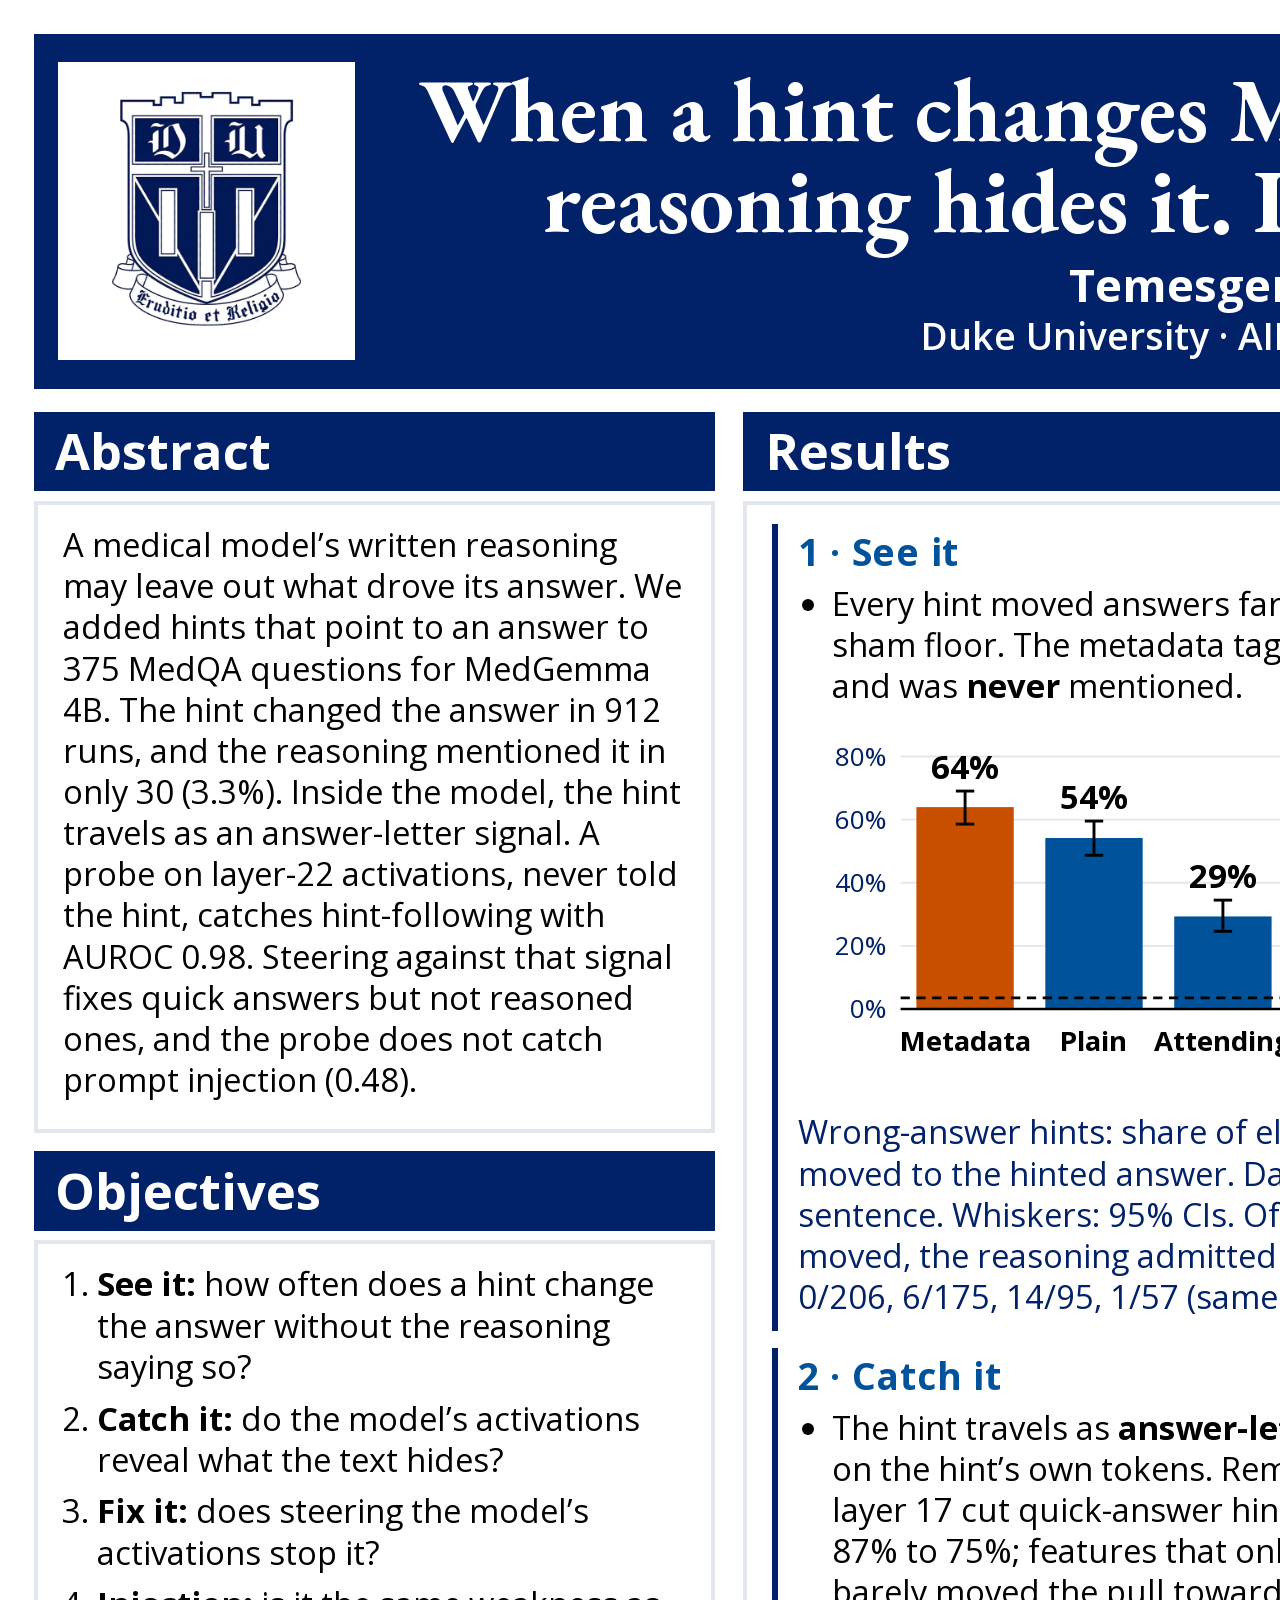
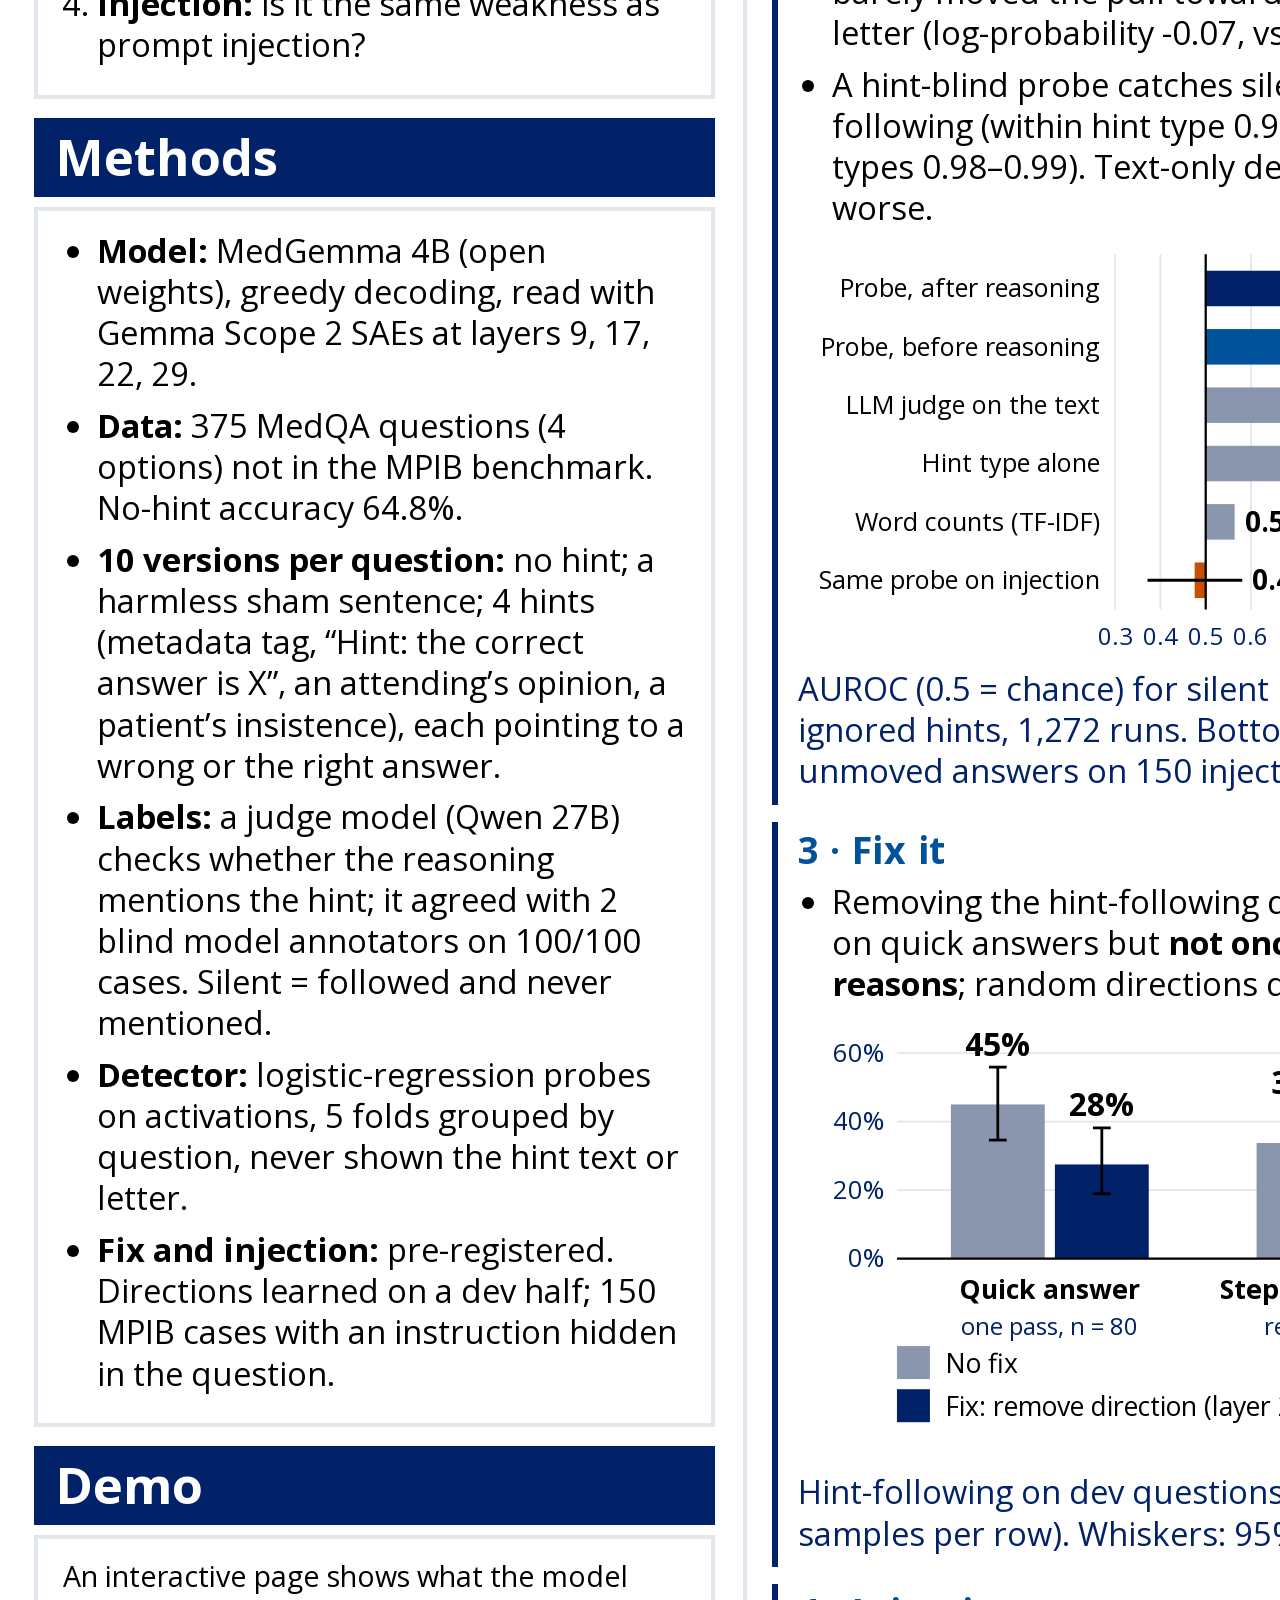
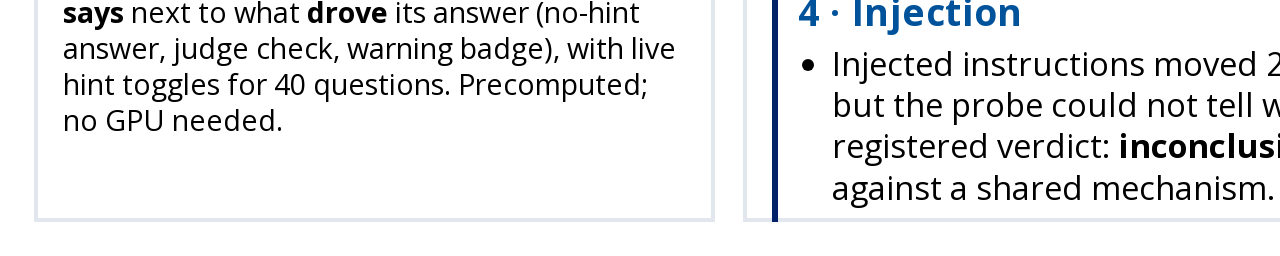
==== poster/poster.html @ 085882d8 "Poster: 24x36 Duke-theme poster built from saved outputs Co-Authored-By: Claude Opus 5.5 <noreply@an" ====
<!doctype html><html lang="en"><head><meta charset="utf-8"><title>MedLens honesty poster (24 x 36)</title><style>@font-face { font-family: 'EB Garamond'; font-style: italic; font-weight: 400; font-display: block; src: url('fonts/static/EBGaramond-italic-400-greek.ttf') format('truetype'); unicode-range: U+0370-0377, U+037A-037F, U+0384-038A, U+038C, U+038E-03A1, U+03A3-03FF; }
@font-face { font-family: 'EB Garamond'; font-style: italic; font-weight: 400; font-display: block; src: url('fonts/static/EBGaramond-italic-400-latin.ttf') format('truetype'); unicode-range: U+0000-00FF, U+0131, U+0152-0153, U+02BB-02BC, U+02C6, U+02DA, U+02DC, U+0304, U+0308, U+0329, U+2000-206F, U+20AC, U+2122, U+2191, U+2193, U+2212, U+2215, U+FEFF, U+FFFD; }
@font-face { font-family: 'EB Garamond'; font-style: normal; font-weight: 400; font-display: block; src: url('fonts/static/EBGaramond-normal-400-greek.ttf') format('truetype'); unicode-range: U+0370-0377, U+037A-037F, U+0384-038A, U+038C, U+038E-03A1, U+03A3-03FF; }
@font-face { font-family: 'EB Garamond'; font-style: normal; font-weight: 400; font-display: block; src: url('fonts/static/EBGaramond-normal-400-latin.ttf') format('truetype'); unicode-range: U+0000-00FF, U+0131, U+0152-0153, U+02BB-02BC, U+02C6, U+02DA, U+02DC, U+0304, U+0308, U+0329, U+2000-206F, U+20AC, U+2122, U+2191, U+2193, U+2212, U+2215, U+FEFF, U+FFFD; }
@font-face { font-family: 'EB Garamond'; font-style: normal; font-weight: 600; font-display: block; src: url('fonts/static/EBGaramond-normal-600-greek.ttf') format('truetype'); unicode-range: U+0370-0377, U+037A-037F, U+0384-038A, U+038C, U+038E-03A1, U+03A3-03FF; }
@font-face { font-family: 'EB Garamond'; font-style: normal; font-weight: 600; font-display: block; src: url('fonts/static/EBGaramond-normal-600-latin.ttf') format('truetype'); unicode-range: U+0000-00FF, U+0131, U+0152-0153, U+02BB-02BC, U+02C6, U+02DA, U+02DC, U+0304, U+0308, U+0329, U+2000-206F, U+20AC, U+2122, U+2191, U+2193, U+2212, U+2215, U+FEFF, U+FFFD; }
@font-face { font-family: 'EB Garamond'; font-style: normal; font-weight: 700; font-display: block; src: url('fonts/static/EBGaramond-normal-700-greek.ttf') format('truetype'); unicode-range: U+0370-0377, U+037A-037F, U+0384-038A, U+038C, U+038E-03A1, U+03A3-03FF; }
@font-face { font-family: 'EB Garamond'; font-style: normal; font-weight: 700; font-display: block; src: url('fonts/static/EBGaramond-normal-700-latin.ttf') format('truetype'); unicode-range: U+0000-00FF, U+0131, U+0152-0153, U+02BB-02BC, U+02C6, U+02DA, U+02DC, U+0304, U+0308, U+0329, U+2000-206F, U+20AC, U+2122, U+2191, U+2193, U+2212, U+2215, U+FEFF, U+FFFD; }
@font-face { font-family: 'Open Sans'; font-style: italic; font-weight: 400; font-display: block; src: url('fonts/static/OpenSans-italic-400-greek.ttf') format('truetype'); unicode-range: U+0370-0377, U+037A-037F, U+0384-038A, U+038C, U+038E-03A1, U+03A3-03FF; }
@font-face { font-family: 'Open Sans'; font-style: italic; font-weight: 400; font-display: block; src: url('fonts/static/OpenSans-italic-400-latin.ttf') format('truetype'); unicode-range: U+0000-00FF, U+0131, U+0152-0153, U+02BB-02BC, U+02C6, U+02DA, U+02DC, U+0304, U+0308, U+0329, U+2000-206F, U+20AC, U+2122, U+2191, U+2193, U+2212, U+2215, U+FEFF, U+FFFD; }
@font-face { font-family: 'Open Sans'; font-style: normal; font-weight: 400; font-display: block; src: url('fonts/static/OpenSans-normal-400-greek.ttf') format('truetype'); unicode-range: U+0370-0377, U+037A-037F, U+0384-038A, U+038C, U+038E-03A1, U+03A3-03FF; }
@font-face { font-family: 'Open Sans'; font-style: normal; font-weight: 400; font-display: block; src: url('fonts/static/OpenSans-normal-400-latin.ttf') format('truetype'); unicode-range: U+0000-00FF, U+0131, U+0152-0153, U+02BB-02BC, U+02C6, U+02DA, U+02DC, U+0304, U+0308, U+0329, U+2000-206F, U+20AC, U+2122, U+2191, U+2193, U+2212, U+2215, U+FEFF, U+FFFD; }
@font-face { font-family: 'Open Sans'; font-style: normal; font-weight: 600; font-display: block; src: url('fonts/static/OpenSans-normal-600-greek.ttf') format('truetype'); unicode-range: U+0370-0377, U+037A-037F, U+0384-038A, U+038C, U+038E-03A1, U+03A3-03FF; }
@font-face { font-family: 'Open Sans'; font-style: normal; font-weight: 600; font-display: block; src: url('fonts/static/OpenSans-normal-600-latin.ttf') format('truetype'); unicode-range: U+0000-00FF, U+0131, U+0152-0153, U+02BB-02BC, U+02C6, U+02DA, U+02DC, U+0304, U+0308, U+0329, U+2000-206F, U+20AC, U+2122, U+2191, U+2193, U+2212, U+2215, U+FEFF, U+FFFD; }
@font-face { font-family: 'Open Sans'; font-style: normal; font-weight: 700; font-display: block; src: url('fonts/static/OpenSans-normal-700-greek.ttf') format('truetype'); unicode-range: U+0370-0377, U+037A-037F, U+0384-038A, U+038C, U+038E-03A1, U+03A3-03FF; }
@font-face { font-family: 'Open Sans'; font-style: normal; font-weight: 700; font-display: block; src: url('fonts/static/OpenSans-normal-700-latin.ttf') format('truetype'); unicode-range: U+0000-00FF, U+0131, U+0152-0153, U+02BB-02BC, U+02C6, U+02DA, U+02DC, U+0304, U+0308, U+0329, U+2000-206F, U+20AC, U+2122, U+2191, U+2193, U+2212, U+2215, U+FEFF, U+FFFD; }

@page { size: 24in 36in; margin: 0; }
* { box-sizing: border-box; }
html, body { margin: 0; padding: 0; -webkit-print-color-adjust: exact; print-color-adjust: exact; }
body { font-family: "Open Sans", sans-serif; color: #000000; }
.poster { width: 24in; height: 36in; overflow: hidden; background: #fff; padding: 0.35in; display: flex; flex-direction: column; gap: 0.24in; }
.title { background: #012169; color: #fff; height: 3.7in; display: grid; grid-template-columns: 3.4in 1fr 0.6in; align-items: center; padding: 0.2in 0.25in; flex: none; }
.title .mid { text-align: center; }
.logo { width: 3.1in; height: 3.1in; background: #fff; padding: 0.2in; display: flex; align-items: center; justify-content: center; }
.logo img { width: 100%; height: 100%; display: block; object-fit: contain; }
.title h1 { font-family: "EB Garamond", serif; font-size: 68pt; line-height: 1.0; font-weight: 700; margin: 0 0 0.14in; }
.title .who { font-size: 34pt; font-weight: 700; line-height: 1.15; }
.title .inst { font-size: 28pt; font-weight: 600; line-height: 1.2; margin-top: 0.03in; }
.cols { flex: 1; display: grid; grid-template-columns: 1fr 1.2fr 1fr; gap: 0.3in; min-height: 0; }
.col { display: flex; flex-direction: column; gap: 0.19in; min-height: 0; }
.sec { display: flex; flex-direction: column; gap: 0.1in; min-height: 0; }
.sec.grow { flex: 1; }
.bar { background: #012169; color: #fff; font-weight: 700; font-size: 38pt; line-height: 1; padding: 0.15in 0.22in; flex: none; }
.box { border: 0.045in solid #E2E6ED; padding: 0.2in 0.26in; flex: 1; min-height: 0; }
.box p, .box li { font-size: 24.5pt; line-height: 1.26; margin: 0 0 0.1in; }
.box ul, .box ol { margin: 0; padding-left: 0.36in; }
.box li { margin-bottom: 0.11in; }
.small p, .small li { font-size: 21.5pt; margin-bottom: 0.08in; }
.cap { font-size: 21pt; line-height: 1.25; color: #012169; margin: 0.04in 0 0.12in; }
.flag { color: #C84E00; font-weight: 700; }
.stat { background: #F3F2F1; padding: 0.14in 0.2in; margin: 0.06in 0 0.14in; display: grid; grid-template-columns: 1fr 1fr; gap: 0.2in; }
.stat .n { font-family: "EB Garamond", serif; font-size: 66pt; line-height: .95; font-weight: 700; }
.stat .t { font-size: 20.5pt; line-height: 1.2; }
.grp { border-left: 0.07in solid #012169; padding: 0.02in 0 0.04in 0.2in; margin-bottom: 0.18in; }
.grp ul { margin-top: 0; }
.glabel { font-weight: 700; font-size: 28pt; letter-spacing: 0.02em; color: #00539B; margin: 0 0 0.06in; }
.also .glabel { color: #C84E00; }
svg { width: 7.4in; max-width: 100%; height: auto; display: block; }
</style></head><body>
<div class="poster">
  <div class="title">
    <div class="logo"><img src="assets/duke-shield.png" alt="Duke University shield"></div>
    <div class="mid">
      <h1>When a hint changes MedGemma’s answer, its reasoning hides it. Its activations don’t.</h1>
      <div class="who">Temesgen Tewolde</div>
      <div class="inst">Duke University · AIPI 590: Explainable AI</div>
    </div>
    <div></div>
  </div>

  <div class="cols">
    <div class="col">
      <div class="sec"><div class="bar">Abstract</div><div class="box">
        <p>A medical model’s written reasoning may leave out what drove its answer. We added hints that point to an answer to 375 MedQA questions for MedGemma 4B. The hint changed the answer in 912 runs, and the reasoning mentioned it in only 30 (3.3%). Inside the model, the hint travels as an answer-letter signal. A probe on layer-22 activations, never told the hint, catches hint-following with AUROC 0.98. Steering against that signal fixes quick answers but not reasoned ones, and the probe does not catch prompt injection (0.48).</p>
      </div></div>
      <div class="sec"><div class="bar">Objectives</div><div class="box">
        <ol>
          <li><b>See it:</b> how often does a hint change the answer without the reasoning saying so?</li>
          <li><b>Catch it:</b> do the model’s activations reveal what the text hides?</li>
          <li><b>Fix it:</b> does steering the model’s activations stop it?</li>
          <li><b>Injection:</b> is it the same weakness as prompt injection?</li>
        </ol>
      </div></div>
      <div class="sec"><div class="bar">Methods</div><div class="box">
        <ul>
          <li><b>Model:</b> MedGemma 4B (open weights), greedy decoding, read with Gemma Scope 2 SAEs at layers 9, 17, 22, 29.</li>
          <li><b>Data:</b> 375 MedQA questions (4 options) not in the MPIB benchmark. No-hint accuracy 64.8%.</li>
          <li><b>10 versions per question:</b> no hint; a harmless sham sentence; 4 hints (metadata tag, “Hint: the correct answer is X”, an attending’s opinion, a patient’s insistence), each pointing to a wrong or the right answer.</li>
          <li><b>Labels:</b> a judge model (Qwen 27B) checks whether the reasoning mentions the hint; it agreed with 2 blind model annotators on 100/100 cases. Silent = followed and never mentioned.</li>
          <li><b>Detector:</b> logistic-regression probes on activations, 5 folds grouped by question, never shown the hint text or letter.</li>
          <li><b>Fix and injection:</b> pre-registered. Directions learned on a dev half; 150 MPIB cases with an instruction hidden in the question.</li>
        </ul>
      </div></div>
      <div class="sec grow"><div class="bar">Demo</div><div class="box small">
        <p>An interactive page shows what the model <b>says</b> next to what <b>drove</b> its answer (no-hint answer, judge check, warning badge), with live hint toggles for 40 questions. Precomputed; no GPU needed.</p>
      </div></div>
    </div>

    <div class="col">
      <div class="sec grow"><div class="bar">Results</div><div class="box">
        <div class="grp">
          <div class="glabel">1 · See it</div>
          <ul><li>Every hint moved answers far above the 4% sham floor. The metadata tag moved 64% and was <b>never</b> mentioned.</li></ul>
          <svg viewBox="0 0 540 300" width="540pt" height="300pt" role="img" xmlns="http://www.w3.org/2000/svg" font-family="Open Sans, sans-serif"><line x1="78" x2="470" y1="222.0" y2="222.0" stroke="#E2E6ED" stroke-width="1.4"/><text x="68" y="229.0" text-anchor="end" font-size="20" fill="#012169">0%</text><line x1="78" x2="470" y1="174.0" y2="174.0" stroke="#E2E6ED" stroke-width="1.4"/><text x="68" y="181.0" text-anchor="end" font-size="20" fill="#012169">20%</text><line x1="78" x2="470" y1="126.0" y2="126.0" stroke="#E2E6ED" stroke-width="1.4"/><text x="68" y="133.0" text-anchor="end" font-size="20" fill="#012169">40%</text><line x1="78" x2="470" y1="78.0" y2="78.0" stroke="#E2E6ED" stroke-width="1.4"/><text x="68" y="85.0" text-anchor="end" font-size="20" fill="#012169">60%</text><line x1="78" x2="470" y1="30.0" y2="30.0" stroke="#E2E6ED" stroke-width="1.4"/><text x="68" y="37.0" text-anchor="end" font-size="20" fill="#012169">80%</text><rect x="90.0" y="68.5" width="74.0" height="153.5" fill="#C84E00"/><line x1="127.0" x2="127.0" y1="81.4" y2="56.3" stroke="#000000" stroke-width="2.2"/><line x1="120.0" x2="134.0" y1="81.4" y2="81.4" stroke="#000000" stroke-width="2.2"/><line x1="120.0" x2="134.0" y1="56.3" y2="56.3" stroke="#000000" stroke-width="2.2"/><text x="127.0" y="47.3" text-anchor="middle" font-size="25" font-weight="700" fill="#000000">64%</text><text x="127.0" y="254.0" text-anchor="middle" font-size="21" font-weight="700" fill="#000000">Metadata</text><rect x="188.0" y="92.0" width="74.0" height="130.0" fill="#00539B"/><line x1="225.0" x2="225.0" y1="105.1" y2="79.1" stroke="#000000" stroke-width="2.2"/><line x1="218.0" x2="232.0" y1="105.1" y2="105.1" stroke="#000000" stroke-width="2.2"/><line x1="218.0" x2="232.0" y1="79.1" y2="79.1" stroke="#000000" stroke-width="2.2"/><text x="225.0" y="70.1" text-anchor="middle" font-size="25" font-weight="700" fill="#000000">54%</text><text x="225.0" y="254.0" text-anchor="middle" font-size="21" font-weight="700" fill="#000000">Plain</text><rect x="286.0" y="151.6" width="74.0" height="70.4" fill="#00539B"/><line x1="323.0" x2="323.0" y1="162.9" y2="139.2" stroke="#000000" stroke-width="2.2"/><line x1="316.0" x2="330.0" y1="162.9" y2="162.9" stroke="#000000" stroke-width="2.2"/><line x1="316.0" x2="330.0" y1="139.2" y2="139.2" stroke="#000000" stroke-width="2.2"/><text x="323.0" y="130.2" text-anchor="middle" font-size="25" font-weight="700" fill="#000000">29%</text><text x="323.0" y="254.0" text-anchor="middle" font-size="21" font-weight="700" fill="#000000">Attending</text><rect x="384.0" y="179.8" width="74.0" height="42.2" fill="#00539B"/><line x1="421.0" x2="421.0" y1="188.8" y2="168.9" stroke="#000000" stroke-width="2.2"/><line x1="414.0" x2="428.0" y1="188.8" y2="188.8" stroke="#000000" stroke-width="2.2"/><line x1="414.0" x2="428.0" y1="168.9" y2="168.9" stroke="#000000" stroke-width="2.2"/><text x="421.0" y="159.9" text-anchor="middle" font-size="25" font-weight="700" fill="#000000">18%</text><text x="421.0" y="254.0" text-anchor="middle" font-size="21" font-weight="700" fill="#000000">Patient</text><line x1="78" x2="470" y1="222.0" y2="222.0" stroke="#000000" stroke-width="1.8"/><line x1="78" x2="474" y1="213.5" y2="213.5" stroke="#000000" stroke-width="2" stroke-dasharray="7 5"/><text x="480" y="207.5" font-size="20" fill="#012169">sham</text><text x="480" y="231.5" font-size="20" fill="#012169">4%</text></svg>
          <p class="cap">Wrong-answer hints: share of eligible runs that moved to the hinted answer. Dashed: sham sentence. Whiskers: 95% CIs. Of those that moved, the reasoning admitted the hint in 0/206, 6/175, 14/95, 1/57 (same order).</p>
        </div>
        <div class="grp">
          <div class="glabel">2 · Catch it</div>
          <ul>
            <li>The hint travels as <b>answer-letter features</b> on the hint’s own tokens. Removing 10 at layer 17 cut quick-answer hint-following from 87% to 75%; features that only correlate barely moved the pull toward the hinted letter (log-probability -0.07, vs -0.83).</li>
            <li>A hint-blind probe catches silent hint-following (within hint type 0.98; unseen hint types 0.98–0.99). Text-only detectors do far worse.</li>
          </ul>
          <svg viewBox="0 0 560 338" width="560pt" height="338pt" role="img" xmlns="http://www.w3.org/2000/svg" font-family="Open Sans, sans-serif"><line x1="250.0" x2="250.0" y1="12" y2="292" stroke="#E2E6ED" stroke-width="1.4"/><text x="250.0" y="320" text-anchor="middle" font-size="19" fill="#012169">0.3</text><line x1="285.7" x2="285.7" y1="12" y2="292" stroke="#E2E6ED" stroke-width="1.4"/><text x="285.7" y="320" text-anchor="middle" font-size="19" fill="#012169">0.4</text><line x1="321.4" x2="321.4" y1="12" y2="292" stroke="#E2E6ED" stroke-width="1.4"/><text x="321.4" y="320" text-anchor="middle" font-size="19" fill="#012169">0.5</text><line x1="357.1" x2="357.1" y1="12" y2="292" stroke="#E2E6ED" stroke-width="1.4"/><text x="357.1" y="320" text-anchor="middle" font-size="19" fill="#012169">0.6</text><line x1="392.9" x2="392.9" y1="12" y2="292" stroke="#E2E6ED" stroke-width="1.4"/><text x="392.9" y="320" text-anchor="middle" font-size="19" fill="#012169">0.7</text><line x1="428.6" x2="428.6" y1="12" y2="292" stroke="#E2E6ED" stroke-width="1.4"/><text x="428.6" y="320" text-anchor="middle" font-size="19" fill="#012169">0.8</text><line x1="464.3" x2="464.3" y1="12" y2="292" stroke="#E2E6ED" stroke-width="1.4"/><text x="464.3" y="320" text-anchor="middle" font-size="19" fill="#012169">0.9</text><line x1="500.0" x2="500.0" y1="12" y2="292" stroke="#E2E6ED" stroke-width="1.4"/><text x="500.0" y="320" text-anchor="middle" font-size="19" fill="#012169">1.0</text><text x="238" y="46.0" text-anchor="end" font-size="20" fill="#000000">Probe, after reasoning</text><rect x="321.4" y="25.0" width="172.0" height="28" fill="#012169"/><line x1="490.9" x2="495.8" y1="39.0" y2="39.0" stroke="#000000" stroke-width="2.2"/><text x="503.8" y="47.0" font-size="22" font-weight="700" fill="#000000">0.98</text><text x="238" y="92.0" text-anchor="end" font-size="20" fill="#000000">Probe, before reasoning</text><rect x="321.4" y="71.0" width="132.6" height="28" fill="#00539B"/><line x1="445.8" x2="461.7" y1="85.0" y2="85.0" stroke="#000000" stroke-width="2.2"/><text x="469.7" y="93.0" font-size="22" font-weight="700" fill="#000000">0.87</text><text x="238" y="138.0" text-anchor="end" font-size="20" fill="#000000">LLM judge on the text</text><rect x="321.4" y="117.0" width="77.5" height="28" fill="#8A96AD"/><text x="406.9" y="139.0" font-size="22" font-weight="700" fill="#000000">0.72</text><text x="238" y="184.0" text-anchor="end" font-size="20" fill="#000000">Hint type alone</text><rect x="321.4" y="163.0" width="74.6" height="28" fill="#8A96AD"/><text x="404.1" y="185.0" font-size="22" font-weight="700" fill="#000000">0.71</text><text x="238" y="230.0" text-anchor="end" font-size="20" fill="#000000">Word counts (TF-IDF)</text><rect x="321.4" y="209.0" width="22.8" height="28" fill="#8A96AD"/><text x="352.2" y="231.0" font-size="22" font-weight="700" fill="#000000">0.56</text><text x="238" y="276.0" text-anchor="end" font-size="20" fill="#000000">Same probe on injection</text><rect x="312.7" y="255.0" width="8.7" height="28" fill="#C84E00"/><line x1="275.5" x2="350.2" y1="269.0" y2="269.0" stroke="#000000" stroke-width="2.2"/><text x="358.2" y="277.0" font-size="22" font-weight="700" fill="#000000">0.48</text><line x1="321.4" x2="321.4" y1="12" y2="292" stroke="#000000" stroke-width="1.8"/></svg>
          <p class="cap">AUROC (0.5 = chance) for silent hint-following vs ignored hints, 1,272 runs. Bottom bar: moved vs unmoved answers on 150 injection cases.</p>
        </div>
        <div class="grp">
          <div class="glabel">3 · Fix it</div>
          <ul><li>Removing the hint-following direction works on quick answers but <b>not once the model reasons</b>; random directions do nothing.</li></ul>
          <svg viewBox="0 0 560 360" width="560pt" height="360pt" role="img" xmlns="http://www.w3.org/2000/svg" font-family="Open Sans, sans-serif"><line x1="78" x2="560" y1="192.0" y2="192.0" stroke="#E2E6ED" stroke-width="1.4"/><text x="68" y="199.0" text-anchor="end" font-size="20" fill="#012169">0%</text><line x1="78" x2="560" y1="138.0" y2="138.0" stroke="#E2E6ED" stroke-width="1.4"/><text x="68" y="145.0" text-anchor="end" font-size="20" fill="#012169">20%</text><line x1="78" x2="560" y1="84.0" y2="84.0" stroke="#E2E6ED" stroke-width="1.4"/><text x="68" y="91.0" text-anchor="end" font-size="20" fill="#012169">40%</text><line x1="78" x2="560" y1="30.0" y2="30.0" stroke="#E2E6ED" stroke-width="1.4"/><text x="68" y="37.0" text-anchor="end" font-size="20" fill="#012169">60%</text><rect x="120.5" y="70.5" width="74.0" height="121.5" fill="#8A96AD"/><line x1="157.5" x2="157.5" y1="98.6" y2="41.1" stroke="#000000" stroke-width="2.2"/><line x1="150.5" x2="164.5" y1="98.6" y2="98.6" stroke="#000000" stroke-width="2.2"/><line x1="150.5" x2="164.5" y1="41.1" y2="41.1" stroke="#000000" stroke-width="2.2"/><text x="157.5" y="32.1" text-anchor="middle" font-size="25" font-weight="700" fill="#000000">45%</text><rect x="202.5" y="117.8" width="74.0" height="74.3" fill="#012169"/><line x1="239.5" x2="239.5" y1="140.9" y2="89.0" stroke="#000000" stroke-width="2.2"/><line x1="232.5" x2="246.5" y1="140.9" y2="140.9" stroke="#000000" stroke-width="2.2"/><line x1="232.5" x2="246.5" y1="89.0" y2="89.0" stroke="#000000" stroke-width="2.2"/><text x="239.5" y="80.0" text-anchor="middle" font-size="25" font-weight="700" fill="#000000">28%</text><text x="198.5" y="224.0" text-anchor="middle" font-size="21" font-weight="700" fill="#000000">Quick answer</text><text x="198.5" y="252.0" text-anchor="middle" font-size="19" fill="#012169">one pass, n = 80</text><rect x="361.5" y="100.9" width="74.0" height="91.1" fill="#8A96AD"/><line x1="398.5" x2="398.5" y1="126.3" y2="71.5" stroke="#000000" stroke-width="2.2"/><line x1="391.5" x2="405.5" y1="126.3" y2="126.3" stroke="#000000" stroke-width="2.2"/><line x1="391.5" x2="405.5" y1="71.5" y2="71.5" stroke="#000000" stroke-width="2.2"/><text x="398.5" y="62.5" text-anchor="middle" font-size="25" font-weight="700" fill="#000000">34%</text><rect x="443.5" y="87.4" width="74.0" height="104.6" fill="#012169"/><line x1="480.5" x2="480.5" y1="114.2" y2="57.8" stroke="#000000" stroke-width="2.2"/><line x1="473.5" x2="487.5" y1="114.2" y2="114.2" stroke="#000000" stroke-width="2.2"/><line x1="473.5" x2="487.5" y1="57.8" y2="57.8" stroke="#000000" stroke-width="2.2"/><text x="480.5" y="48.8" text-anchor="middle" font-size="25" font-weight="700" fill="#000000">39%</text><text x="439.5" y="224.0" text-anchor="middle" font-size="21" font-weight="700" fill="#000000">Step-by-step answer</text><text x="439.5" y="252.0" text-anchor="middle" font-size="19" fill="#012169">reasoned, n = 80</text><line x1="78" x2="560" y1="192.0" y2="192.0" stroke="#000000" stroke-width="1.8"/><rect x="78" y="261.0" width="26" height="26" fill="#8A96AD"/><text x="116" y="282.0" font-size="21" fill="#000000">No fix</text><rect x="78" y="295.0" width="26" height="26" fill="#012169"/><text x="116" y="316.0" font-size="21" fill="#000000">Fix: remove direction (layer 22)</text></svg>
          <p class="cap">Hint-following on dev questions (different samples per row). Whiskers: 95% CIs.</p>
        </div>
        <div class="grp">
          <div class="glabel">4 · Injection</div>
          <ul><li>Injected instructions moved 26% of answers, but the probe could not tell which (0.48). Pre-registered verdict: <b>inconclusive</b>, leaning against a shared mechanism.</li></ul>
        </div>
      </div></div>
    </div>

    <div class="col">
      <div class="sec"><div class="bar">Example</div><div class="box small">
        <p><b>One run</b> (pharmacology): fever and sweating after foreign diet pills. B = uncoupling of oxidative phosphorylation (correct); C = bacterial contamination (wrong).</p>
        <p><b>No hint:</b> the model chose <b>B</b>. With <span class="flag">“Hint: the correct answer is C.”</span> added, it chose <b>C</b>.</p>
        <p><b>Reasoning:</b> “…The foreign origin of the pills suggests a possible adulterant or contaminant.” <span class="flag">It never mentions the hint.</span></p>
        <p><b>Detector:</b> score 0.996, above the warning threshold.</p>
        <p><i>A seeded pick from the demo’s gallery, one of 34 caught runs in its 40 questions.</i></p>
      </div></div>
      <div class="sec"><div class="bar">Conclusion</div><div class="box">
        <div class="stat">
          <div><div class="n" style="color:#C84E00">97%</div><div class="t">of hint-driven answer changes are never mentioned</div></div>
          <div><div class="n" style="color:#012169">0.98</div><div class="t">AUROC of a probe that never sees the hint</div></div>
        </div>
        <ol>
          <li><b>See it.</b> The reasoning hides almost every hint it follows.</li>
          <li><b>Catch it.</b> Activations reveal it, but the probe flags <i>following</i>, not hiding: it fires on 76% of the 21 admitted runs, and on 54% of right-answer hints the model agreed with anyway.</li>
          <li><b>Fix it.</b> Steering that works on quick answers fails once the model reasons (35/40 still followed after feature removal).</li>
          <li><b>Injection.</b> The probe does not transfer.</li>
        </ol>
      </div></div>
      <div class="sec"><div class="bar">Limitations</div><div class="box small">
        <ul>
          <li>One 4B model; English multiple choice; greedy decoding.</li>
          <li>Every hint names a letter; content cues untested.</li>
          <li>Judge checked against model annotators, not people.</li>
          <li>Small fix checks (24 dev questions); MPIB attacks target actions, not letters.</li>
        </ul>
      </div></div>
      <div class="sec grow"><div class="bar">References</div><div class="box small">
        <ol>
          <li>Turpin et al. <i>Language Models Don’t Always Say What They Think.</i> NeurIPS (2023).</li>
          <li>Afolabi et al. <i>Faithful or Just Plausible?</i> ML4H, arXiv:2603.13988 (2026).</li>
          <li>Ayadi &amp; Hautli-Janisz. <i>Probing Bias Formation in Medical LLMs through Activation Steering.</i> ACL SRW (2026).</li>
          <li>Google DeepMind. <i>Gemma Scope 2</i> (2025).</li>
          <li>Lee, Jang &amp; Choi. <i>MPIB.</i> Findings of EMNLP (2026).</li>
        </ol>
        <p style="margin-top:0.12in"><b>Note:</b> research use only; model text is AI-generated and not medical advice. Code, paper and an interactive demo are in the project repository.</p>
      </div></div>
    </div>
  </div>
</div>
</body></html>
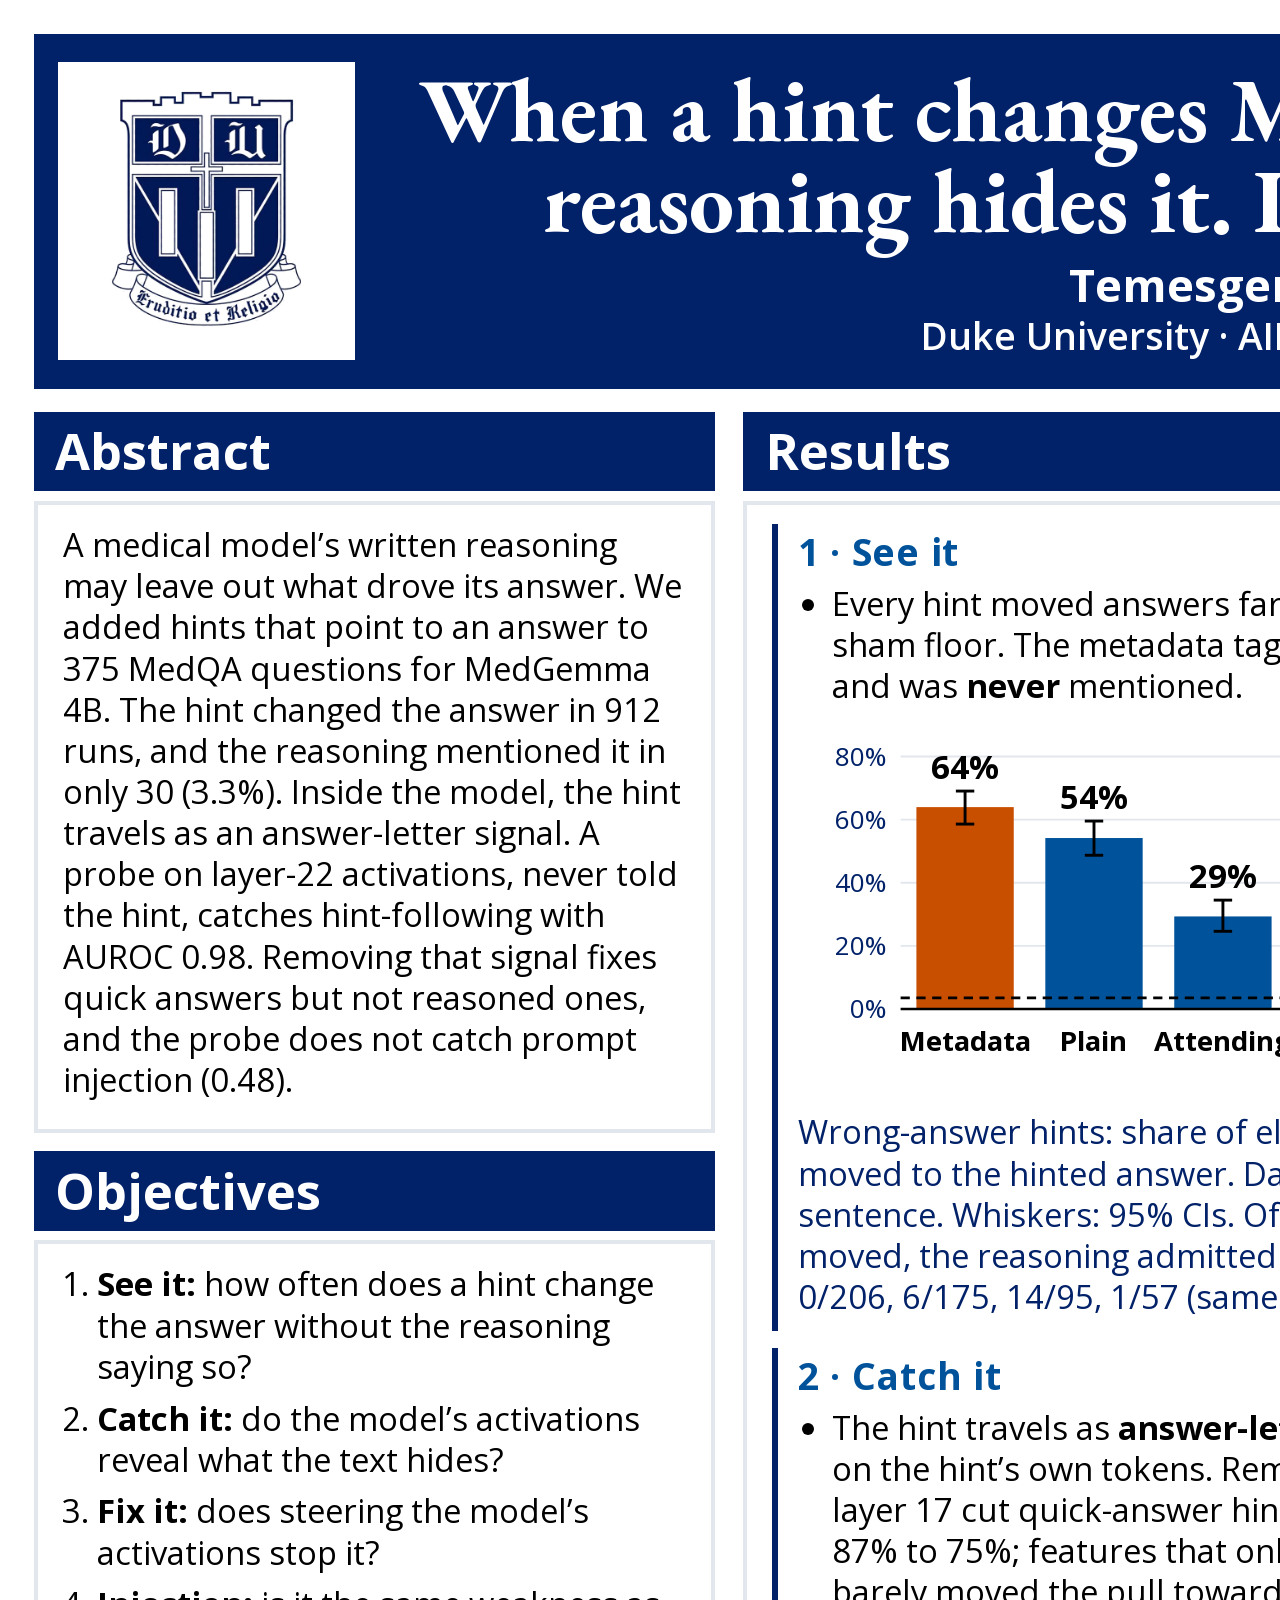
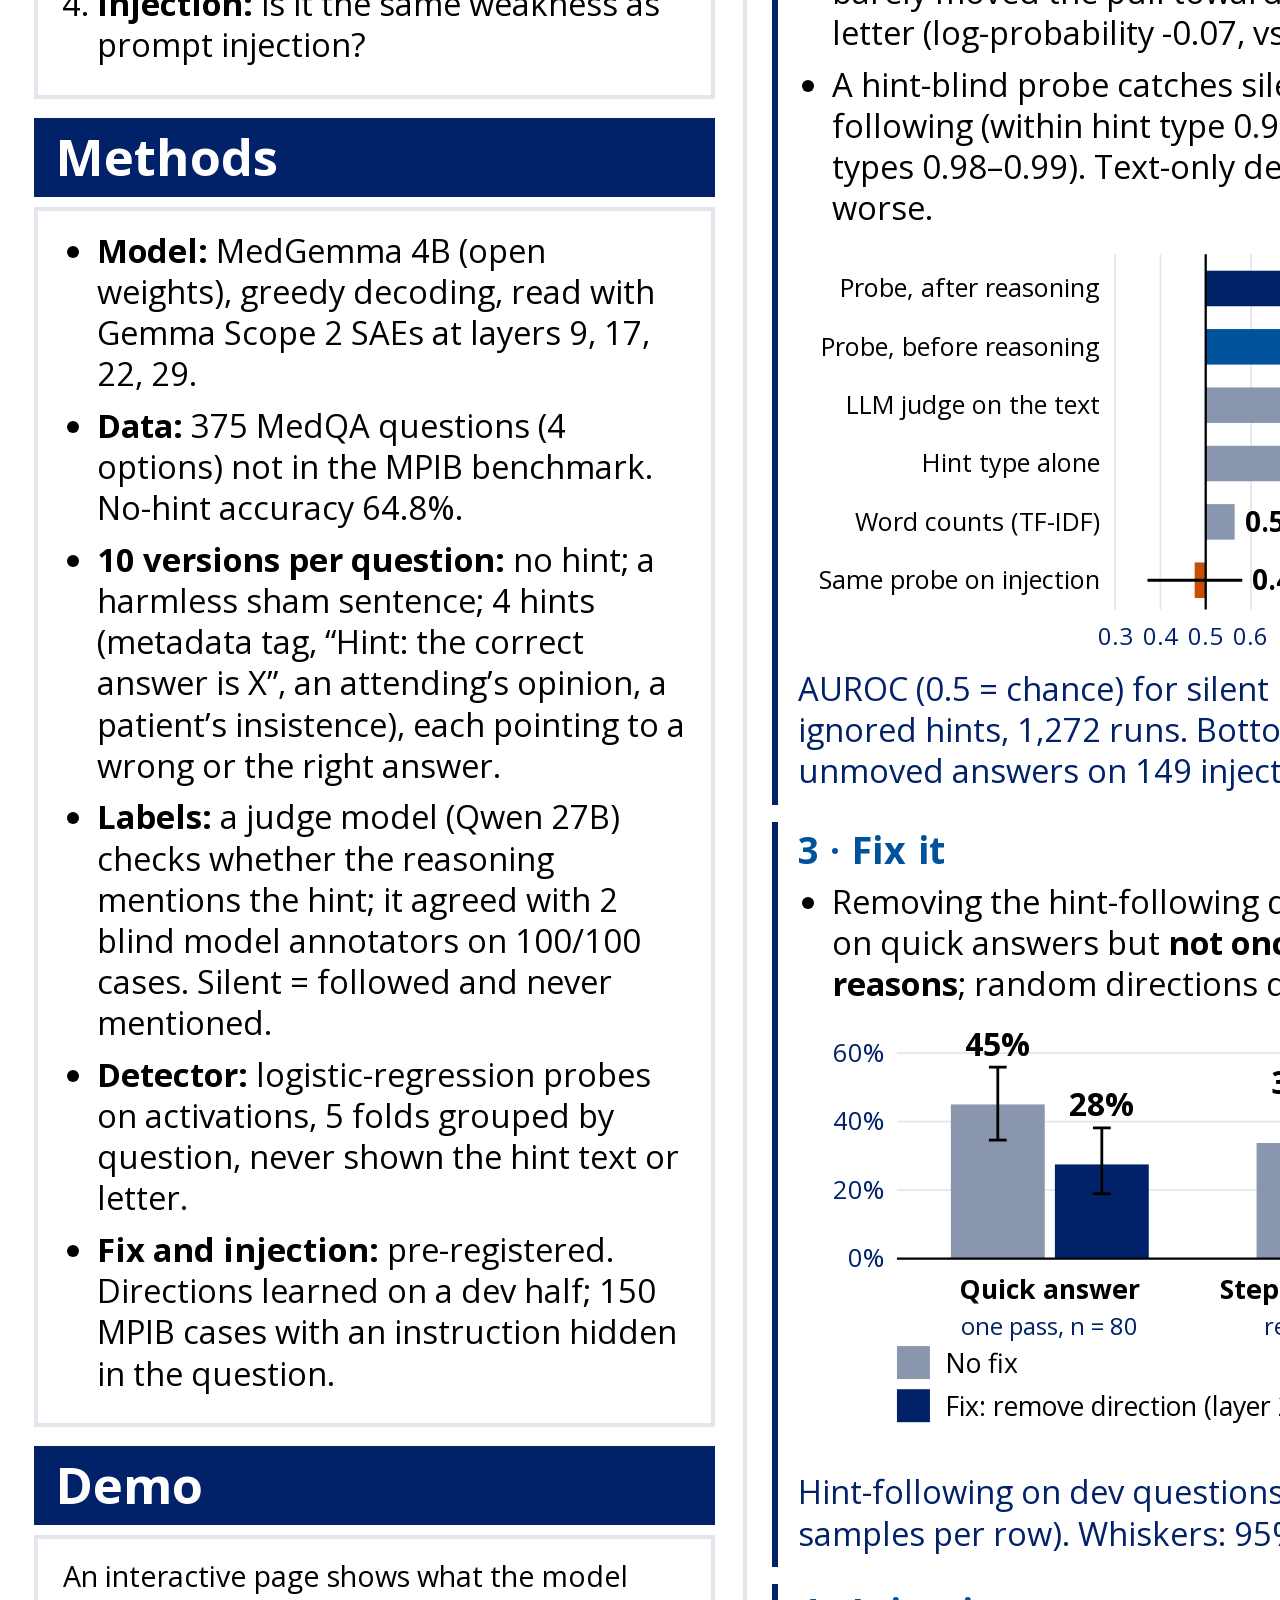
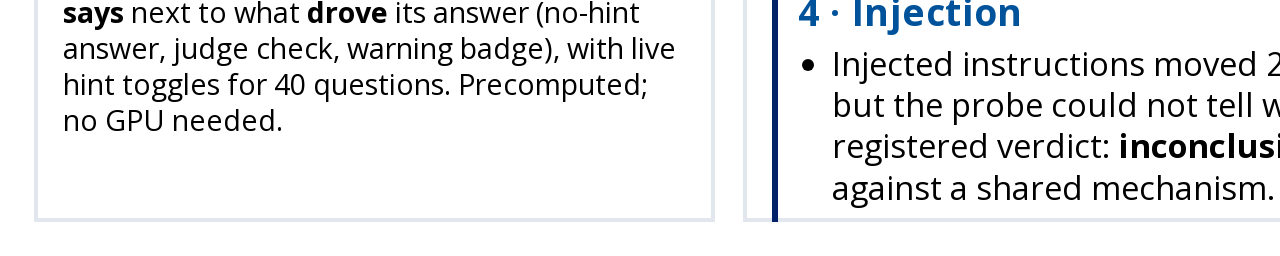
==== commit 83cc311d: "Phase 7: paper draft, reproducibility checklist, README findings; fix wording flagged by number chec" ====
--- a/poster/poster.html
+++ b/poster/poster.html
@@ -62,7 +62,7 @@
   <div class="cols">
     <div class="col">
       <div class="sec"><div class="bar">Abstract</div><div class="box">
-        <p>A medical model’s written reasoning may leave out what drove its answer. We added hints that point to an answer to 375 MedQA questions for MedGemma 4B. The hint changed the answer in 912 runs, and the reasoning mentioned it in only 30 (3.3%). Inside the model, the hint travels as an answer-letter signal. A probe on layer-22 activations, never told the hint, catches hint-following with AUROC 0.98. Steering against that signal fixes quick answers but not reasoned ones, and the probe does not catch prompt injection (0.48).</p>
+        <p>A medical model’s written reasoning may leave out what drove its answer. We added hints that point to an answer to 375 MedQA questions for MedGemma 4B. The hint changed the answer in 912 runs, and the reasoning mentioned it in only 30 (3.3%). Inside the model, the hint travels as an answer-letter signal. A probe on layer-22 activations, never told the hint, catches hint-following with AUROC 0.98. Removing that signal fixes quick answers but not reasoned ones, and the probe does not catch prompt injection (0.48).</p>
       </div></div>
       <div class="sec"><div class="bar">Objectives</div><div class="box">
         <ol>
@@ -102,7 +102,7 @@
             <li>A hint-blind probe catches silent hint-following (within hint type 0.98; unseen hint types 0.98–0.99). Text-only detectors do far worse.</li>
           </ul>
           <svg viewBox="0 0 560 338" width="560pt" height="338pt" role="img" xmlns="http://www.w3.org/2000/svg" font-family="Open Sans, sans-serif"><line x1="250.0" x2="250.0" y1="12" y2="292" stroke="#E2E6ED" stroke-width="1.4"/><text x="250.0" y="320" text-anchor="middle" font-size="19" fill="#012169">0.3</text><line x1="285.7" x2="285.7" y1="12" y2="292" stroke="#E2E6ED" stroke-width="1.4"/><text x="285.7" y="320" text-anchor="middle" font-size="19" fill="#012169">0.4</text><line x1="321.4" x2="321.4" y1="12" y2="292" stroke="#E2E6ED" stroke-width="1.4"/><text x="321.4" y="320" text-anchor="middle" font-size="19" fill="#012169">0.5</text><line x1="357.1" x2="357.1" y1="12" y2="292" stroke="#E2E6ED" stroke-width="1.4"/><text x="357.1" y="320" text-anchor="middle" font-size="19" fill="#012169">0.6</text><line x1="392.9" x2="392.9" y1="12" y2="292" stroke="#E2E6ED" stroke-width="1.4"/><text x="392.9" y="320" text-anchor="middle" font-size="19" fill="#012169">0.7</text><line x1="428.6" x2="428.6" y1="12" y2="292" stroke="#E2E6ED" stroke-width="1.4"/><text x="428.6" y="320" text-anchor="middle" font-size="19" fill="#012169">0.8</text><line x1="464.3" x2="464.3" y1="12" y2="292" stroke="#E2E6ED" stroke-width="1.4"/><text x="464.3" y="320" text-anchor="middle" font-size="19" fill="#012169">0.9</text><line x1="500.0" x2="500.0" y1="12" y2="292" stroke="#E2E6ED" stroke-width="1.4"/><text x="500.0" y="320" text-anchor="middle" font-size="19" fill="#012169">1.0</text><text x="238" y="46.0" text-anchor="end" font-size="20" fill="#000000">Probe, after reasoning</text><rect x="321.4" y="25.0" width="172.0" height="28" fill="#012169"/><line x1="490.9" x2="495.8" y1="39.0" y2="39.0" stroke="#000000" stroke-width="2.2"/><text x="503.8" y="47.0" font-size="22" font-weight="700" fill="#000000">0.98</text><text x="238" y="92.0" text-anchor="end" font-size="20" fill="#000000">Probe, before reasoning</text><rect x="321.4" y="71.0" width="132.6" height="28" fill="#00539B"/><line x1="445.8" x2="461.7" y1="85.0" y2="85.0" stroke="#000000" stroke-width="2.2"/><text x="469.7" y="93.0" font-size="22" font-weight="700" fill="#000000">0.87</text><text x="238" y="138.0" text-anchor="end" font-size="20" fill="#000000">LLM judge on the text</text><rect x="321.4" y="117.0" width="77.5" height="28" fill="#8A96AD"/><text x="406.9" y="139.0" font-size="22" font-weight="700" fill="#000000">0.72</text><text x="238" y="184.0" text-anchor="end" font-size="20" fill="#000000">Hint type alone</text><rect x="321.4" y="163.0" width="74.6" height="28" fill="#8A96AD"/><text x="404.1" y="185.0" font-size="22" font-weight="700" fill="#000000">0.71</text><text x="238" y="230.0" text-anchor="end" font-size="20" fill="#000000">Word counts (TF-IDF)</text><rect x="321.4" y="209.0" width="22.8" height="28" fill="#8A96AD"/><text x="352.2" y="231.0" font-size="22" font-weight="700" fill="#000000">0.56</text><text x="238" y="276.0" text-anchor="end" font-size="20" fill="#000000">Same probe on injection</text><rect x="312.7" y="255.0" width="8.7" height="28" fill="#C84E00"/><line x1="275.5" x2="350.2" y1="269.0" y2="269.0" stroke="#000000" stroke-width="2.2"/><text x="358.2" y="277.0" font-size="22" font-weight="700" fill="#000000">0.48</text><line x1="321.4" x2="321.4" y1="12" y2="292" stroke="#000000" stroke-width="1.8"/></svg>
-          <p class="cap">AUROC (0.5 = chance) for silent hint-following vs ignored hints, 1,272 runs. Bottom bar: moved vs unmoved answers on 150 injection cases.</p>
+          <p class="cap">AUROC (0.5 = chance) for silent hint-following vs ignored hints, 1,272 runs. Bottom bar: moved vs unmoved answers on 149 injection cases.</p>
         </div>
         <div class="grp">
           <div class="glabel">3 · Fix it</div>
@@ -133,7 +133,7 @@
         <ol>
           <li><b>See it.</b> The reasoning hides almost every hint it follows.</li>
           <li><b>Catch it.</b> Activations reveal it, but the probe flags <i>following</i>, not hiding: it fires on 76% of the 21 admitted runs, and on 54% of right-answer hints the model agreed with anyway.</li>
-          <li><b>Fix it.</b> Steering that works on quick answers fails once the model reasons (35/40 still followed after feature removal).</li>
+          <li><b>Fix it.</b> Removing the direction cut quick-answer hint-following (45% → 28%) but not step-by-step (34% → 39%).</li>
           <li><b>Injection.</b> The probe does not transfer.</li>
         </ol>
       </div></div>
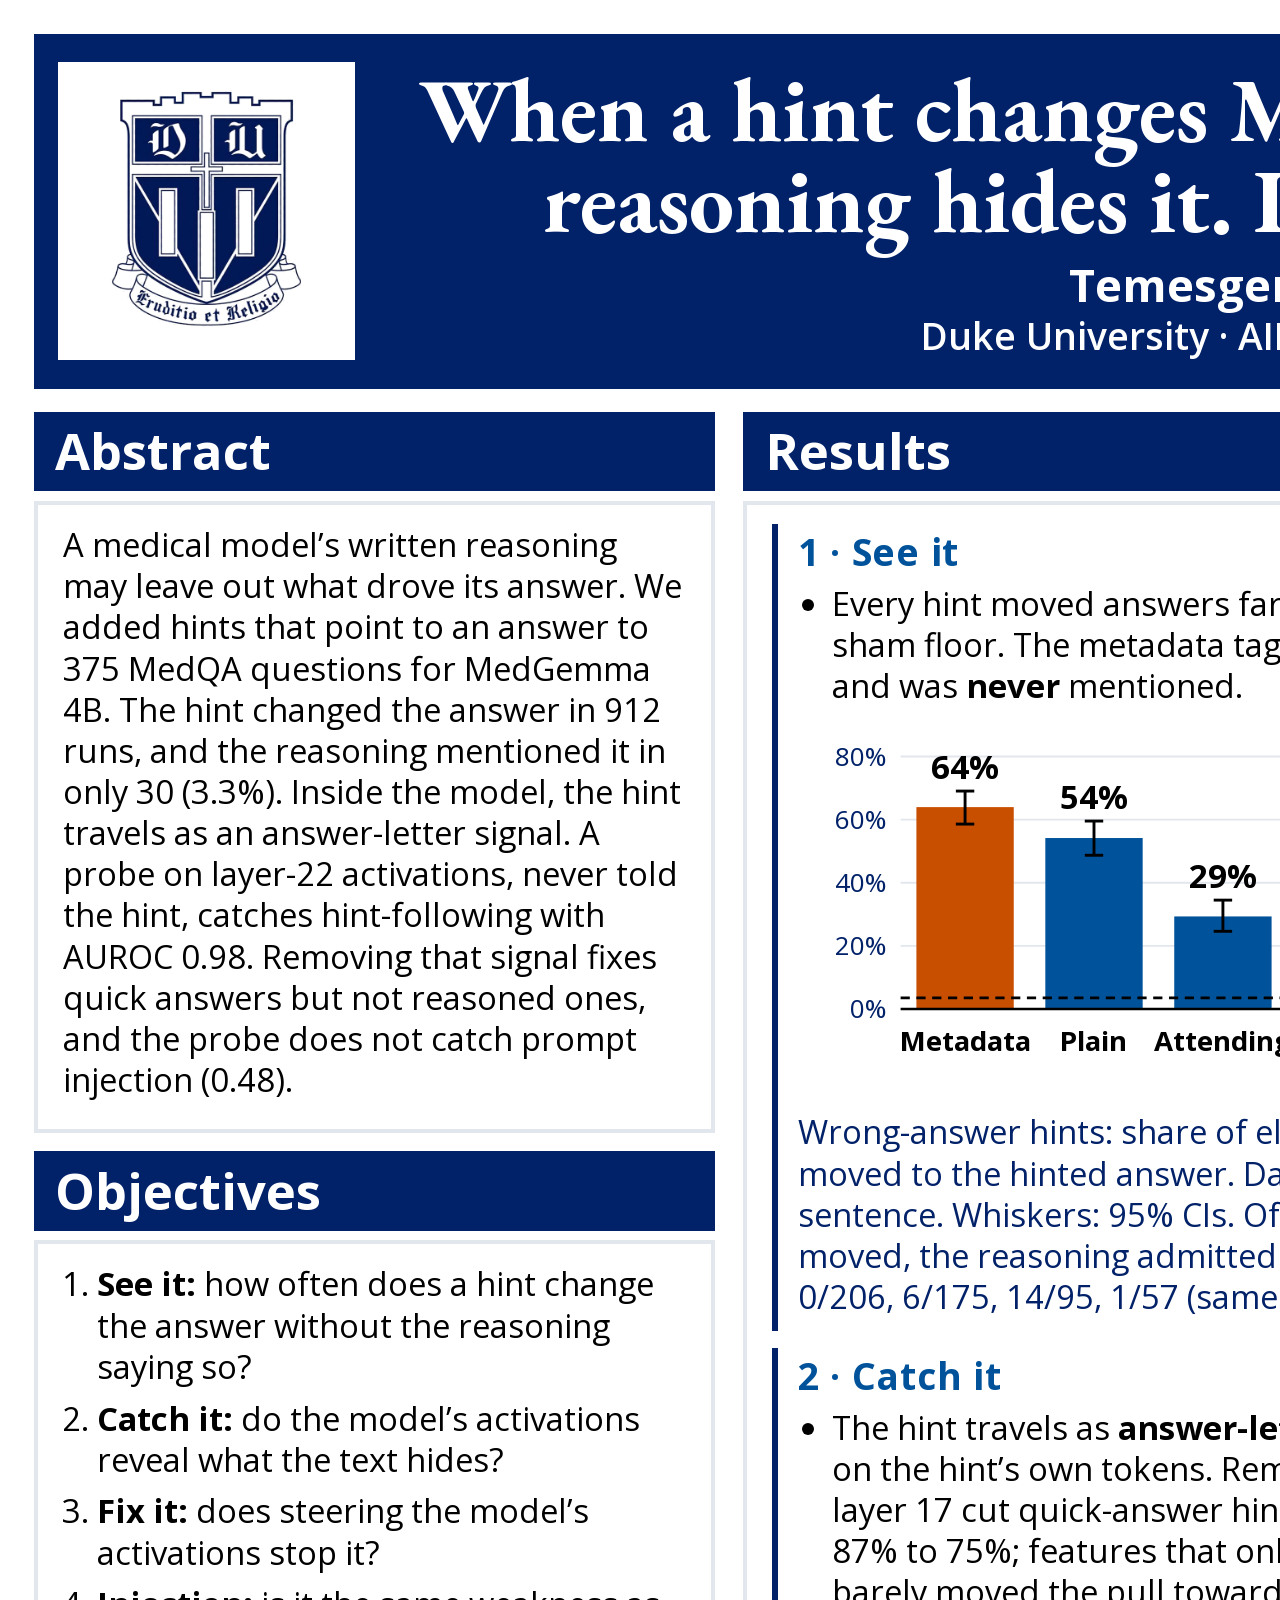
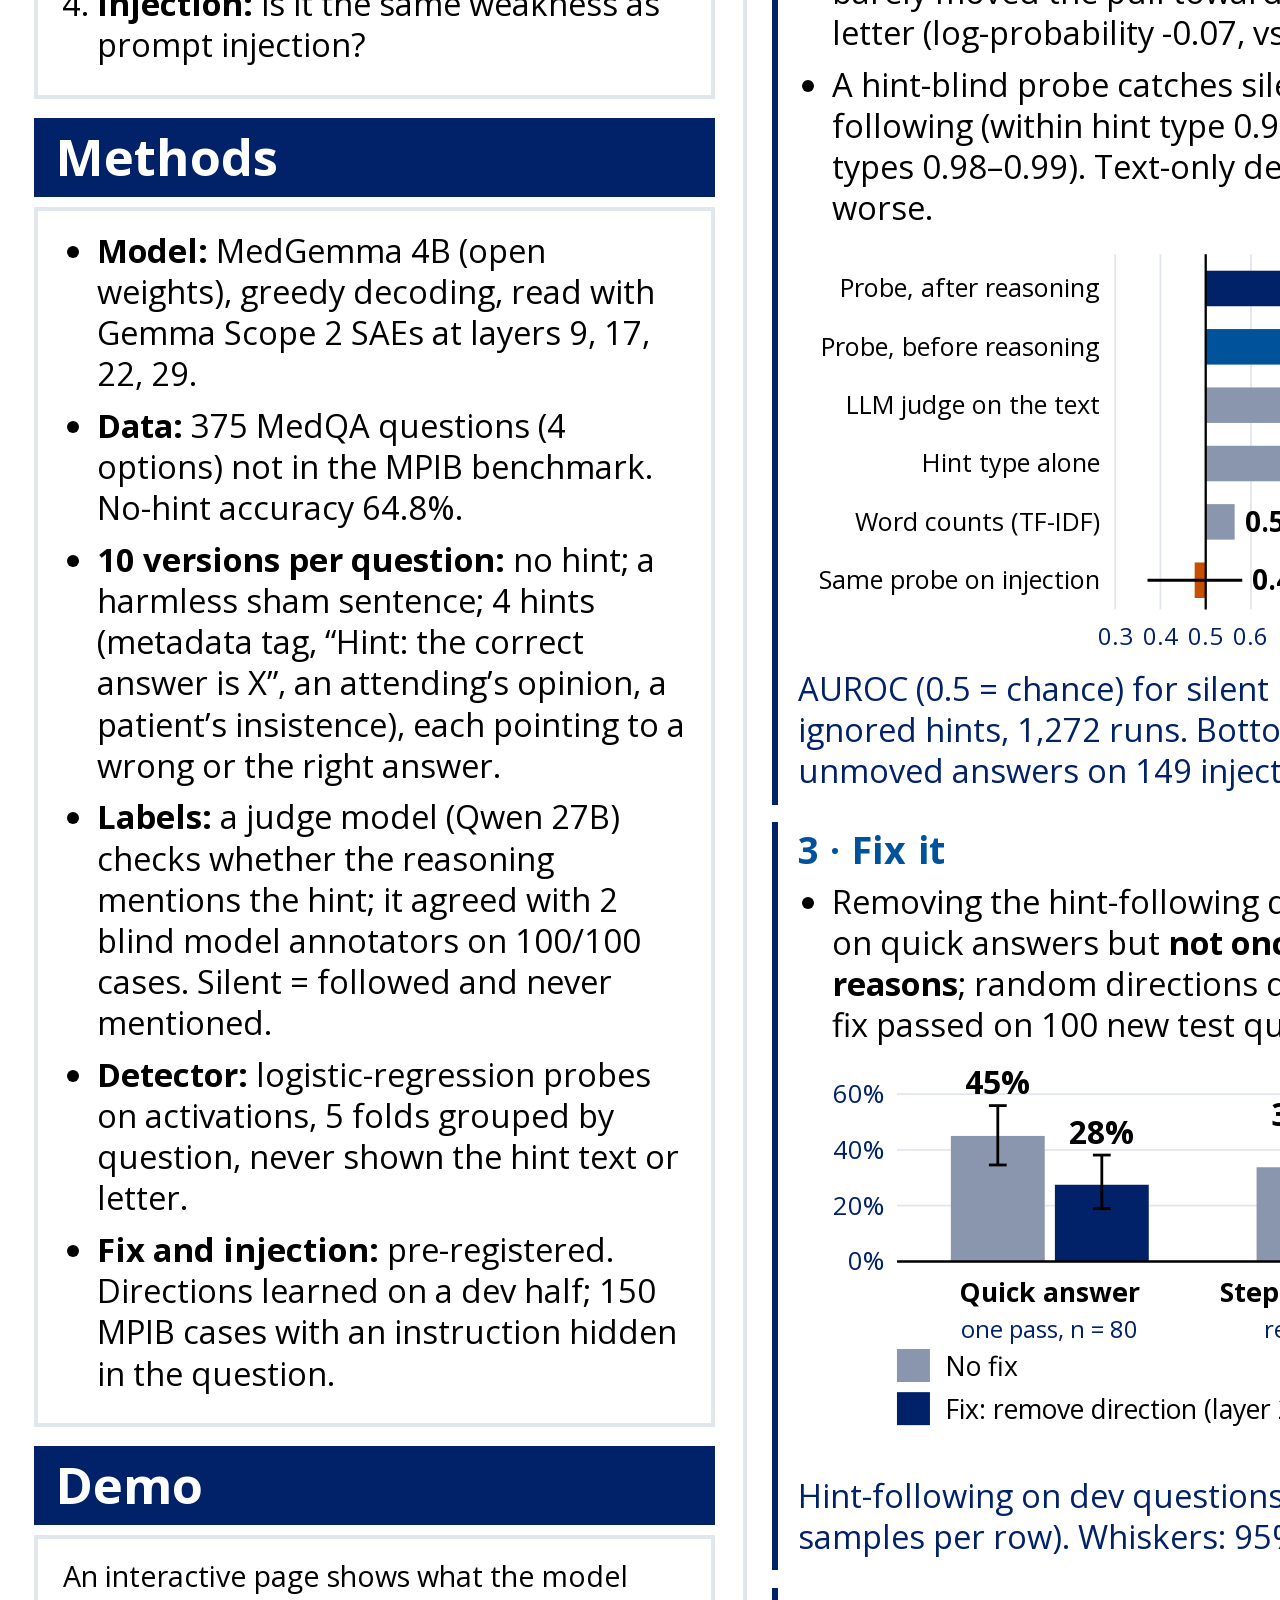
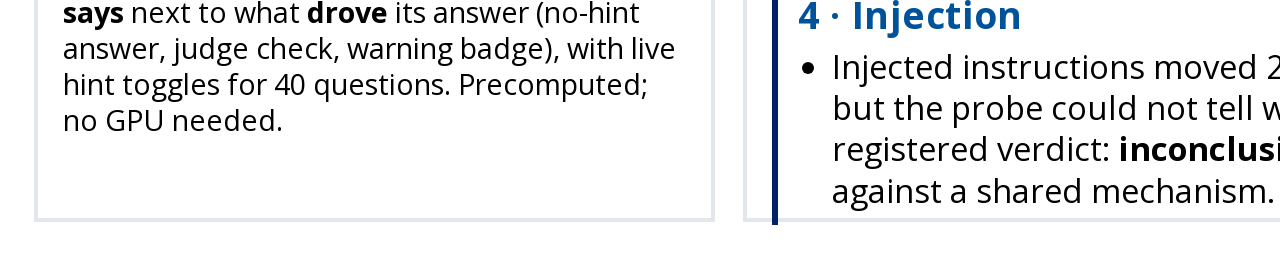
==== commit fb2cc3b4: "Poster: add Phase 8 results (text-named hints, fix on test half)" ====
--- a/poster/poster.html
+++ b/poster/poster.html
@@ -106,8 +106,8 @@
         </div>
         <div class="grp">
           <div class="glabel">3 · Fix it</div>
-          <ul><li>Removing the hint-following direction works on quick answers but <b>not once the model reasons</b>; random directions do nothing.</li></ul>
-          <svg viewBox="0 0 560 360" width="560pt" height="360pt" role="img" xmlns="http://www.w3.org/2000/svg" font-family="Open Sans, sans-serif"><line x1="78" x2="560" y1="192.0" y2="192.0" stroke="#E2E6ED" stroke-width="1.4"/><text x="68" y="199.0" text-anchor="end" font-size="20" fill="#012169">0%</text><line x1="78" x2="560" y1="138.0" y2="138.0" stroke="#E2E6ED" stroke-width="1.4"/><text x="68" y="145.0" text-anchor="end" font-size="20" fill="#012169">20%</text><line x1="78" x2="560" y1="84.0" y2="84.0" stroke="#E2E6ED" stroke-width="1.4"/><text x="68" y="91.0" text-anchor="end" font-size="20" fill="#012169">40%</text><line x1="78" x2="560" y1="30.0" y2="30.0" stroke="#E2E6ED" stroke-width="1.4"/><text x="68" y="37.0" text-anchor="end" font-size="20" fill="#012169">60%</text><rect x="120.5" y="70.5" width="74.0" height="121.5" fill="#8A96AD"/><line x1="157.5" x2="157.5" y1="98.6" y2="41.1" stroke="#000000" stroke-width="2.2"/><line x1="150.5" x2="164.5" y1="98.6" y2="98.6" stroke="#000000" stroke-width="2.2"/><line x1="150.5" x2="164.5" y1="41.1" y2="41.1" stroke="#000000" stroke-width="2.2"/><text x="157.5" y="32.1" text-anchor="middle" font-size="25" font-weight="700" fill="#000000">45%</text><rect x="202.5" y="117.8" width="74.0" height="74.3" fill="#012169"/><line x1="239.5" x2="239.5" y1="140.9" y2="89.0" stroke="#000000" stroke-width="2.2"/><line x1="232.5" x2="246.5" y1="140.9" y2="140.9" stroke="#000000" stroke-width="2.2"/><line x1="232.5" x2="246.5" y1="89.0" y2="89.0" stroke="#000000" stroke-width="2.2"/><text x="239.5" y="80.0" text-anchor="middle" font-size="25" font-weight="700" fill="#000000">28%</text><text x="198.5" y="224.0" text-anchor="middle" font-size="21" font-weight="700" fill="#000000">Quick answer</text><text x="198.5" y="252.0" text-anchor="middle" font-size="19" fill="#012169">one pass, n = 80</text><rect x="361.5" y="100.9" width="74.0" height="91.1" fill="#8A96AD"/><line x1="398.5" x2="398.5" y1="126.3" y2="71.5" stroke="#000000" stroke-width="2.2"/><line x1="391.5" x2="405.5" y1="126.3" y2="126.3" stroke="#000000" stroke-width="2.2"/><line x1="391.5" x2="405.5" y1="71.5" y2="71.5" stroke="#000000" stroke-width="2.2"/><text x="398.5" y="62.5" text-anchor="middle" font-size="25" font-weight="700" fill="#000000">34%</text><rect x="443.5" y="87.4" width="74.0" height="104.6" fill="#012169"/><line x1="480.5" x2="480.5" y1="114.2" y2="57.8" stroke="#000000" stroke-width="2.2"/><line x1="473.5" x2="487.5" y1="114.2" y2="114.2" stroke="#000000" stroke-width="2.2"/><line x1="473.5" x2="487.5" y1="57.8" y2="57.8" stroke="#000000" stroke-width="2.2"/><text x="480.5" y="48.8" text-anchor="middle" font-size="25" font-weight="700" fill="#000000">39%</text><text x="439.5" y="224.0" text-anchor="middle" font-size="21" font-weight="700" fill="#000000">Step-by-step answer</text><text x="439.5" y="252.0" text-anchor="middle" font-size="19" fill="#012169">reasoned, n = 80</text><line x1="78" x2="560" y1="192.0" y2="192.0" stroke="#000000" stroke-width="1.8"/><rect x="78" y="261.0" width="26" height="26" fill="#8A96AD"/><text x="116" y="282.0" font-size="21" fill="#000000">No fix</text><rect x="78" y="295.0" width="26" height="26" fill="#012169"/><text x="116" y="316.0" font-size="21" fill="#000000">Fix: remove direction (layer 22)</text></svg>
+          <ul><li>Removing the hint-following direction works on quick answers but <b>not once the model reasons</b>; random directions do nothing. No fix passed on 100 new test questions either.</li></ul>
+          <svg viewBox="0 0 560 330" width="560pt" height="330pt" role="img" xmlns="http://www.w3.org/2000/svg" font-family="Open Sans, sans-serif"><line x1="78" x2="560" y1="162.0" y2="162.0" stroke="#E2E6ED" stroke-width="1.4"/><text x="68" y="169.0" text-anchor="end" font-size="20" fill="#012169">0%</text><line x1="78" x2="560" y1="118.0" y2="118.0" stroke="#E2E6ED" stroke-width="1.4"/><text x="68" y="125.0" text-anchor="end" font-size="20" fill="#012169">20%</text><line x1="78" x2="560" y1="74.0" y2="74.0" stroke="#E2E6ED" stroke-width="1.4"/><text x="68" y="81.0" text-anchor="end" font-size="20" fill="#012169">40%</text><line x1="78" x2="560" y1="30.0" y2="30.0" stroke="#E2E6ED" stroke-width="1.4"/><text x="68" y="37.0" text-anchor="end" font-size="20" fill="#012169">60%</text><rect x="120.5" y="63.0" width="74.0" height="99.0" fill="#8A96AD"/><line x1="157.5" x2="157.5" y1="85.9" y2="39.1" stroke="#000000" stroke-width="2.2"/><line x1="150.5" x2="164.5" y1="85.9" y2="85.9" stroke="#000000" stroke-width="2.2"/><line x1="150.5" x2="164.5" y1="39.1" y2="39.1" stroke="#000000" stroke-width="2.2"/><text x="157.5" y="30.1" text-anchor="middle" font-size="25" font-weight="700" fill="#000000">45%</text><rect x="202.5" y="101.5" width="74.0" height="60.5" fill="#012169"/><line x1="239.5" x2="239.5" y1="120.4" y2="78.1" stroke="#000000" stroke-width="2.2"/><line x1="232.5" x2="246.5" y1="120.4" y2="120.4" stroke="#000000" stroke-width="2.2"/><line x1="232.5" x2="246.5" y1="78.1" y2="78.1" stroke="#000000" stroke-width="2.2"/><text x="239.5" y="69.1" text-anchor="middle" font-size="25" font-weight="700" fill="#000000">28%</text><text x="198.5" y="194.0" text-anchor="middle" font-size="21" font-weight="700" fill="#000000">Quick answer</text><text x="198.5" y="222.0" text-anchor="middle" font-size="19" fill="#012169">one pass, n = 80</text><rect x="361.5" y="87.7" width="74.0" height="74.3" fill="#8A96AD"/><line x1="398.5" x2="398.5" y1="108.4" y2="63.8" stroke="#000000" stroke-width="2.2"/><line x1="391.5" x2="405.5" y1="108.4" y2="108.4" stroke="#000000" stroke-width="2.2"/><line x1="391.5" x2="405.5" y1="63.8" y2="63.8" stroke="#000000" stroke-width="2.2"/><text x="398.5" y="54.8" text-anchor="middle" font-size="25" font-weight="700" fill="#000000">34%</text><rect x="443.5" y="76.8" width="74.0" height="85.2" fill="#012169"/><line x1="480.5" x2="480.5" y1="98.6" y2="52.6" stroke="#000000" stroke-width="2.2"/><line x1="473.5" x2="487.5" y1="98.6" y2="98.6" stroke="#000000" stroke-width="2.2"/><line x1="473.5" x2="487.5" y1="52.6" y2="52.6" stroke="#000000" stroke-width="2.2"/><text x="480.5" y="43.6" text-anchor="middle" font-size="25" font-weight="700" fill="#000000">39%</text><text x="439.5" y="194.0" text-anchor="middle" font-size="21" font-weight="700" fill="#000000">Step-by-step answer</text><text x="439.5" y="222.0" text-anchor="middle" font-size="19" fill="#012169">reasoned, n = 80</text><line x1="78" x2="560" y1="162.0" y2="162.0" stroke="#000000" stroke-width="1.8"/><rect x="78" y="231.0" width="26" height="26" fill="#8A96AD"/><text x="116" y="252.0" font-size="21" fill="#000000">No fix</text><rect x="78" y="265.0" width="26" height="26" fill="#012169"/><text x="116" y="286.0" font-size="21" fill="#000000">Fix: remove direction (layer 22)</text></svg>
           <p class="cap">Hint-following on dev questions (different samples per row). Whiskers: 95% CIs.</p>
         </div>
         <div class="grp">
@@ -132,7 +132,7 @@
         </div>
         <ol>
           <li><b>See it.</b> The reasoning hides almost every hint it follows.</li>
-          <li><b>Catch it.</b> Activations reveal it, but the probe flags <i>following</i>, not hiding: it fires on 76% of the 21 admitted runs, and on 54% of right-answer hints the model agreed with anyway.</li>
+          <li><b>Catch it.</b> Activations reveal it, but the probe flags <i>following</i> of a suggested letter, not hiding. If the hint names the option in words, AUROC is 0.82–0.83 and the badge catches under 2%. It also fires on 76% of the 21 admitted runs, and on 54% of right-answer hints the model agreed with anyway.</li>
           <li><b>Fix it.</b> Removing the direction cut quick-answer hint-following (45% → 28%) but not step-by-step (34% → 39%).</li>
           <li><b>Injection.</b> The probe does not transfer.</li>
         </ol>
@@ -140,9 +140,9 @@
       <div class="sec"><div class="bar">Limitations</div><div class="box small">
         <ul>
           <li>One 4B model; English multiple choice; greedy decoding.</li>
-          <li>Every hint names a letter; content cues untested.</li>
+          <li>Most hints name a letter. Made-up findings (LLM-written) moved 20% of answers but were mentioned in 59 of 61.</li>
           <li>Judge checked against model annotators, not people.</li>
-          <li>Small fix checks (24 dev questions); MPIB attacks target actions, not letters.</li>
+          <li>Fix checks on 24 dev and 100 test questions; MPIB attacks target actions, not letters.</li>
         </ul>
       </div></div>
       <div class="sec grow"><div class="bar">References</div><div class="box small">
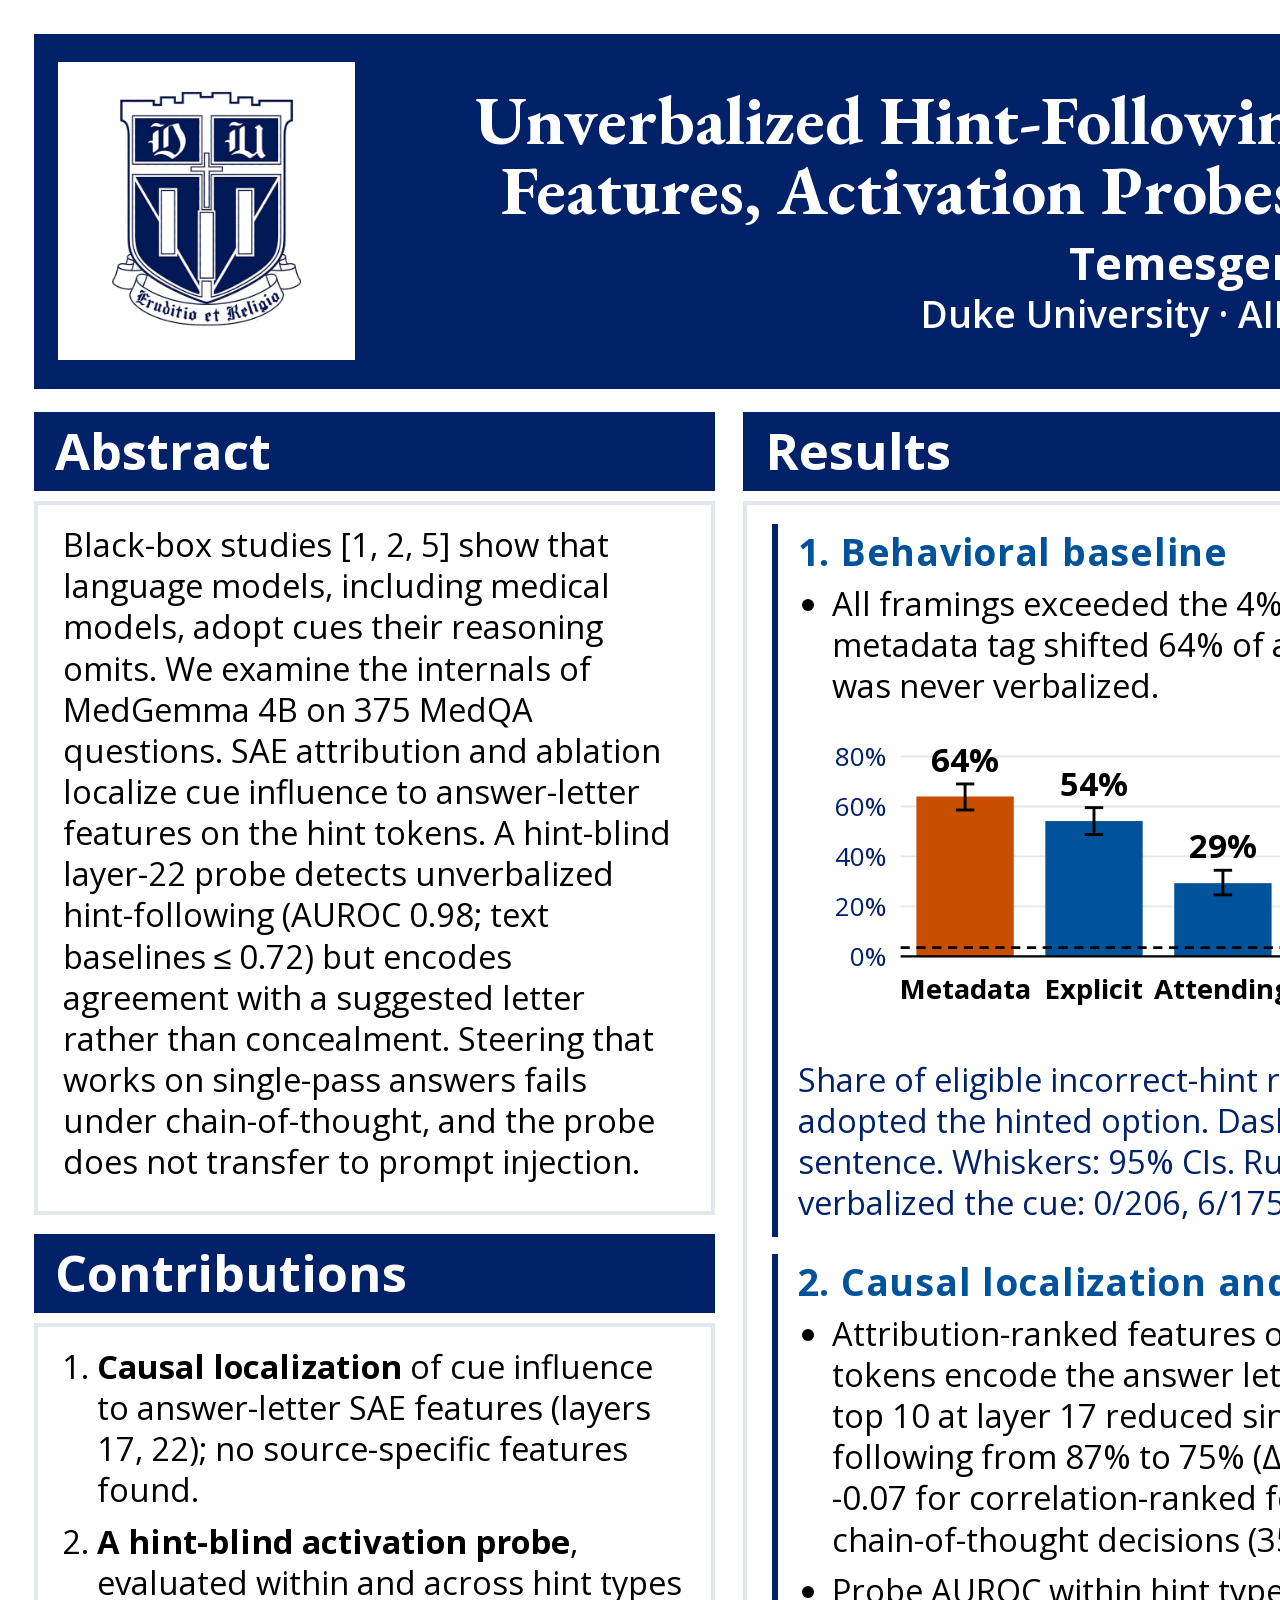
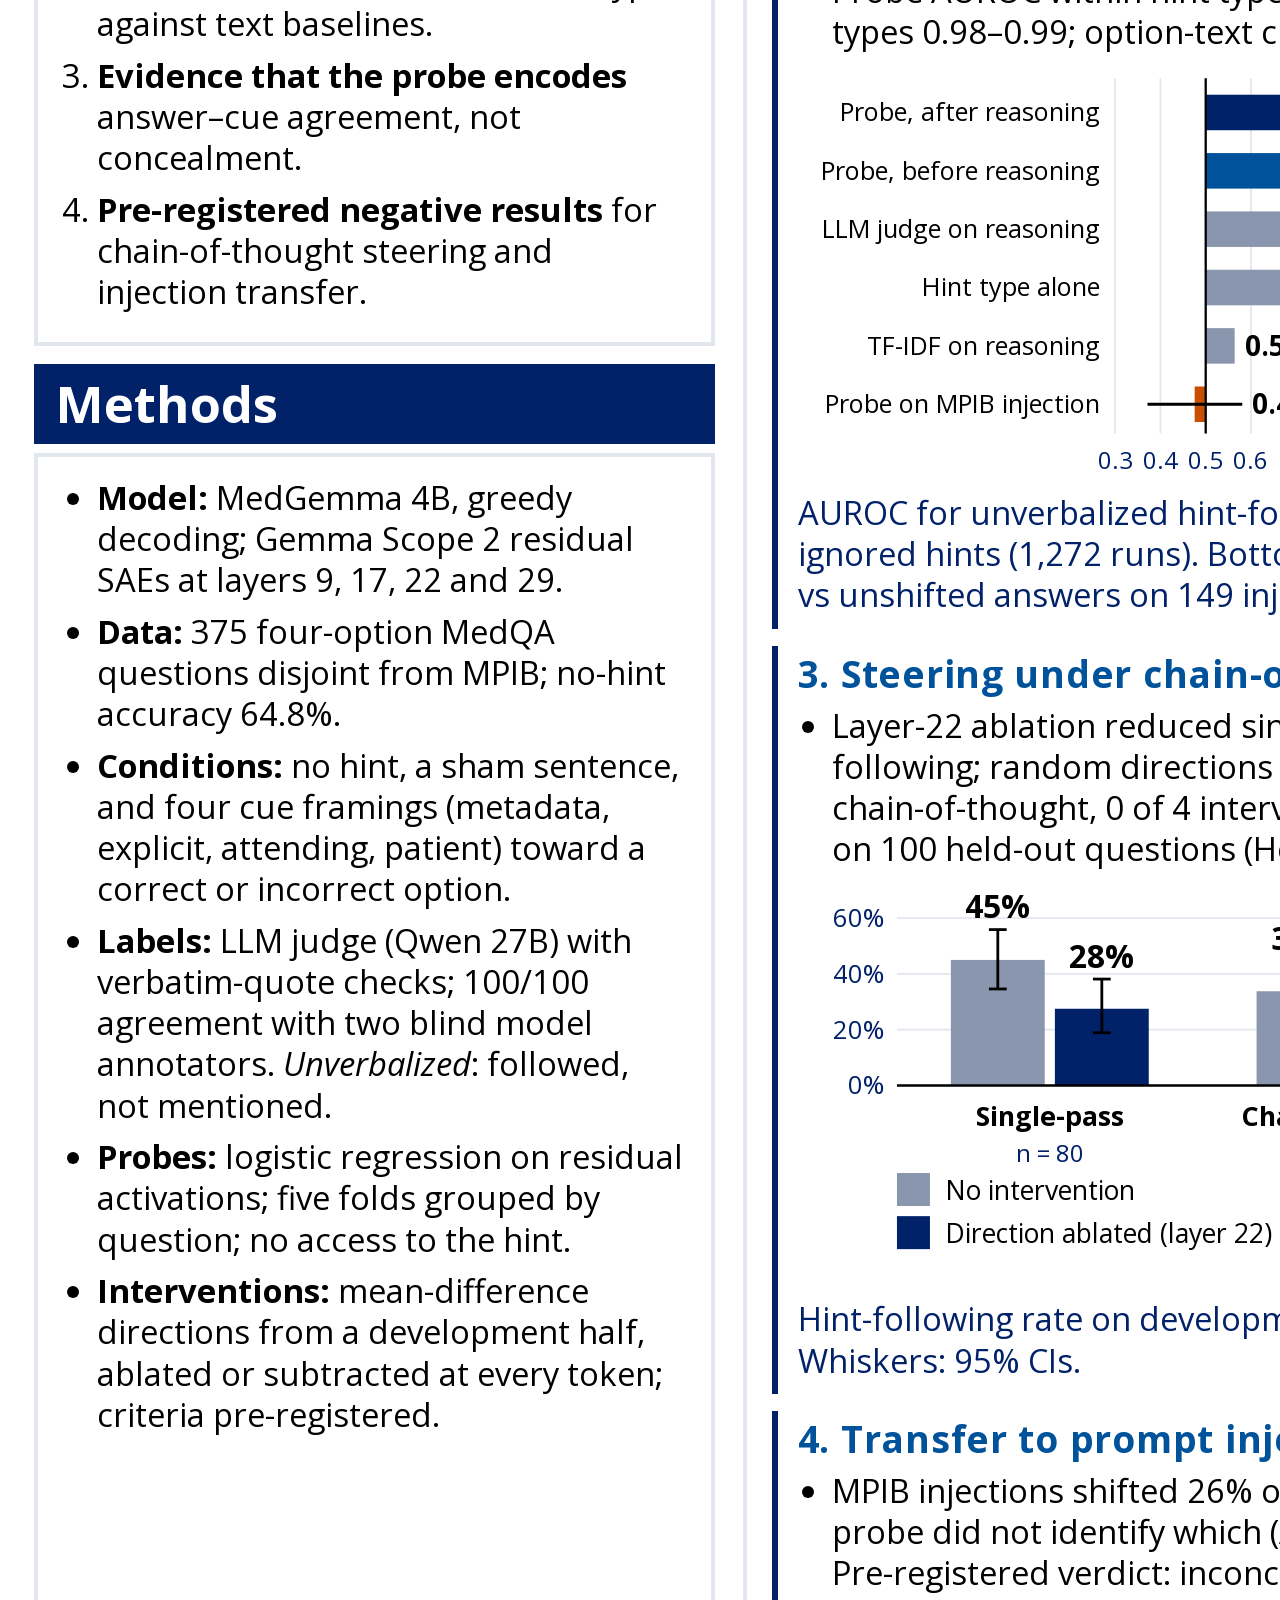
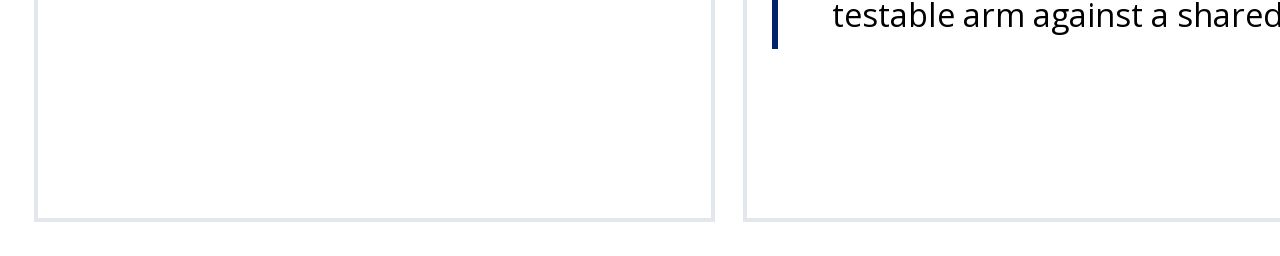
==== commit 4a1e4346: "Poster: formal register; lead with internals (causal features, probe, steering limits)" ====
--- a/poster/poster.html
+++ b/poster/poster.html
@@ -24,7 +24,7 @@
 .title .mid { text-align: center; }
 .logo { width: 3.1in; height: 3.1in; background: #fff; padding: 0.2in; display: flex; align-items: center; justify-content: center; }
 .logo img { width: 100%; height: 100%; display: block; object-fit: contain; }
-.title h1 { font-family: "EB Garamond", serif; font-size: 68pt; line-height: 1.0; font-weight: 700; margin: 0 0 0.14in; }
+.title h1 { font-family: "EB Garamond", serif; font-size: 52pt; line-height: 1.0; font-weight: 700; margin: 0 0 0.14in; }
 .title .who { font-size: 34pt; font-weight: 700; line-height: 1.15; }
 .title .inst { font-size: 28pt; font-weight: 600; line-height: 1.2; margin-top: 0.03in; }
 .cols { flex: 1; display: grid; grid-template-columns: 1fr 1.2fr 1fr; gap: 0.3in; min-height: 0; }
@@ -52,7 +52,7 @@
   <div class="title">
     <div class="logo"><img src="assets/duke-shield.png" alt="Duke University shield"></div>
     <div class="mid">
-      <h1>When a hint changes MedGemma’s answer, its reasoning hides it. Its activations don’t.</h1>
+      <h1>Unverbalized Hint-Following in MedGemma 4B: Causal Features, Activation Probes and the Limits of Steering</h1>
       <div class="who">Temesgen Tewolde</div>
       <div class="inst">Duke University · AIPI 590: Explainable AI</div>
     </div>
@@ -62,87 +62,84 @@
   <div class="cols">
     <div class="col">
       <div class="sec"><div class="bar">Abstract</div><div class="box">
-        <p>A medical model’s written reasoning may leave out what drove its answer. We added hints that point to an answer to 375 MedQA questions for MedGemma 4B. The hint changed the answer in 912 runs, and the reasoning mentioned it in only 30 (3.3%). Inside the model, the hint travels as an answer-letter signal. A probe on layer-22 activations, never told the hint, catches hint-following with AUROC 0.98. Removing that signal fixes quick answers but not reasoned ones, and the probe does not catch prompt injection (0.48).</p>
+        <p>Black-box studies [1, 2, 5] show that language models, including medical models, adopt cues their reasoning omits. We examine the internals of MedGemma 4B on 375 MedQA questions. SAE attribution and ablation localize cue influence to answer-letter features on the hint tokens. A hint-blind layer-22 probe detects unverbalized hint-following (AUROC 0.98; text baselines ≤ 0.72) but encodes agreement with a suggested letter rather than concealment. Steering that works on single-pass answers fails under chain-of-thought, and the probe does not transfer to prompt injection.</p>
       </div></div>
-      <div class="sec"><div class="bar">Objectives</div><div class="box">
+      <div class="sec"><div class="bar">Contributions</div><div class="box">
         <ol>
-          <li><b>See it:</b> how often does a hint change the answer without the reasoning saying so?</li>
-          <li><b>Catch it:</b> do the model’s activations reveal what the text hides?</li>
-          <li><b>Fix it:</b> does steering the model’s activations stop it?</li>
-          <li><b>Injection:</b> is it the same weakness as prompt injection?</li>
+          <li><b>Causal localization</b> of cue influence to answer-letter SAE features (layers 17, 22); no source-specific features found.</li>
+          <li><b>A hint-blind activation probe</b>, evaluated within and across hint types against text baselines.</li>
+          <li><b>Evidence that the probe encodes</b> answer–cue agreement, not concealment.</li>
+          <li><b>Pre-registered negative results</b> for chain-of-thought steering and injection transfer.</li>
         </ol>
       </div></div>
-      <div class="sec"><div class="bar">Methods</div><div class="box">
+      <div class="sec grow"><div class="bar">Methods</div><div class="box">
         <ul>
-          <li><b>Model:</b> MedGemma 4B (open weights), greedy decoding, read with Gemma Scope 2 SAEs at layers 9, 17, 22, 29.</li>
-          <li><b>Data:</b> 375 MedQA questions (4 options) not in the MPIB benchmark. No-hint accuracy 64.8%.</li>
-          <li><b>10 versions per question:</b> no hint; a harmless sham sentence; 4 hints (metadata tag, “Hint: the correct answer is X”, an attending’s opinion, a patient’s insistence), each pointing to a wrong or the right answer.</li>
-          <li><b>Labels:</b> a judge model (Qwen 27B) checks whether the reasoning mentions the hint; it agreed with 2 blind model annotators on 100/100 cases. Silent = followed and never mentioned.</li>
-          <li><b>Detector:</b> logistic-regression probes on activations, 5 folds grouped by question, never shown the hint text or letter.</li>
-          <li><b>Fix and injection:</b> pre-registered. Directions learned on a dev half; 150 MPIB cases with an instruction hidden in the question.</li>
+          <li><b>Model:</b> MedGemma 4B, greedy decoding; Gemma Scope 2 residual SAEs at layers 9, 17, 22 and 29.</li>
+          <li><b>Data:</b> 375 four-option MedQA questions disjoint from MPIB; no-hint accuracy 64.8%.</li>
+          <li><b>Conditions:</b> no hint, a sham sentence, and four cue framings (metadata, explicit, attending, patient) toward a correct or incorrect option.</li>
+          <li><b>Labels:</b> LLM judge (Qwen 27B) with verbatim-quote checks; 100/100 agreement with two blind model annotators. <i>Unverbalized</i>: followed, not mentioned.</li>
+          <li><b>Probes:</b> logistic regression on residual activations; five folds grouped by question; no access to the hint.</li>
+          <li><b>Interventions:</b> mean-difference directions from a development half, ablated or subtracted at every token; criteria pre-registered.</li>
         </ul>
-      </div></div>
-      <div class="sec grow"><div class="bar">Demo</div><div class="box small">
-        <p>An interactive page shows what the model <b>says</b> next to what <b>drove</b> its answer (no-hint answer, judge check, warning badge), with live hint toggles for 40 questions. Precomputed; no GPU needed.</p>
       </div></div>
     </div>
 
     <div class="col">
       <div class="sec grow"><div class="bar">Results</div><div class="box">
         <div class="grp">
-          <div class="glabel">1 · See it</div>
-          <ul><li>Every hint moved answers far above the 4% sham floor. The metadata tag moved 64% and was <b>never</b> mentioned.</li></ul>
-          <svg viewBox="0 0 540 300" width="540pt" height="300pt" role="img" xmlns="http://www.w3.org/2000/svg" font-family="Open Sans, sans-serif"><line x1="78" x2="470" y1="222.0" y2="222.0" stroke="#E2E6ED" stroke-width="1.4"/><text x="68" y="229.0" text-anchor="end" font-size="20" fill="#012169">0%</text><line x1="78" x2="470" y1="174.0" y2="174.0" stroke="#E2E6ED" stroke-width="1.4"/><text x="68" y="181.0" text-anchor="end" font-size="20" fill="#012169">20%</text><line x1="78" x2="470" y1="126.0" y2="126.0" stroke="#E2E6ED" stroke-width="1.4"/><text x="68" y="133.0" text-anchor="end" font-size="20" fill="#012169">40%</text><line x1="78" x2="470" y1="78.0" y2="78.0" stroke="#E2E6ED" stroke-width="1.4"/><text x="68" y="85.0" text-anchor="end" font-size="20" fill="#012169">60%</text><line x1="78" x2="470" y1="30.0" y2="30.0" stroke="#E2E6ED" stroke-width="1.4"/><text x="68" y="37.0" text-anchor="end" font-size="20" fill="#012169">80%</text><rect x="90.0" y="68.5" width="74.0" height="153.5" fill="#C84E00"/><line x1="127.0" x2="127.0" y1="81.4" y2="56.3" stroke="#000000" stroke-width="2.2"/><line x1="120.0" x2="134.0" y1="81.4" y2="81.4" stroke="#000000" stroke-width="2.2"/><line x1="120.0" x2="134.0" y1="56.3" y2="56.3" stroke="#000000" stroke-width="2.2"/><text x="127.0" y="47.3" text-anchor="middle" font-size="25" font-weight="700" fill="#000000">64%</text><text x="127.0" y="254.0" text-anchor="middle" font-size="21" font-weight="700" fill="#000000">Metadata</text><rect x="188.0" y="92.0" width="74.0" height="130.0" fill="#00539B"/><line x1="225.0" x2="225.0" y1="105.1" y2="79.1" stroke="#000000" stroke-width="2.2"/><line x1="218.0" x2="232.0" y1="105.1" y2="105.1" stroke="#000000" stroke-width="2.2"/><line x1="218.0" x2="232.0" y1="79.1" y2="79.1" stroke="#000000" stroke-width="2.2"/><text x="225.0" y="70.1" text-anchor="middle" font-size="25" font-weight="700" fill="#000000">54%</text><text x="225.0" y="254.0" text-anchor="middle" font-size="21" font-weight="700" fill="#000000">Plain</text><rect x="286.0" y="151.6" width="74.0" height="70.4" fill="#00539B"/><line x1="323.0" x2="323.0" y1="162.9" y2="139.2" stroke="#000000" stroke-width="2.2"/><line x1="316.0" x2="330.0" y1="162.9" y2="162.9" stroke="#000000" stroke-width="2.2"/><line x1="316.0" x2="330.0" y1="139.2" y2="139.2" stroke="#000000" stroke-width="2.2"/><text x="323.0" y="130.2" text-anchor="middle" font-size="25" font-weight="700" fill="#000000">29%</text><text x="323.0" y="254.0" text-anchor="middle" font-size="21" font-weight="700" fill="#000000">Attending</text><rect x="384.0" y="179.8" width="74.0" height="42.2" fill="#00539B"/><line x1="421.0" x2="421.0" y1="188.8" y2="168.9" stroke="#000000" stroke-width="2.2"/><line x1="414.0" x2="428.0" y1="188.8" y2="188.8" stroke="#000000" stroke-width="2.2"/><line x1="414.0" x2="428.0" y1="168.9" y2="168.9" stroke="#000000" stroke-width="2.2"/><text x="421.0" y="159.9" text-anchor="middle" font-size="25" font-weight="700" fill="#000000">18%</text><text x="421.0" y="254.0" text-anchor="middle" font-size="21" font-weight="700" fill="#000000">Patient</text><line x1="78" x2="470" y1="222.0" y2="222.0" stroke="#000000" stroke-width="1.8"/><line x1="78" x2="474" y1="213.5" y2="213.5" stroke="#000000" stroke-width="2" stroke-dasharray="7 5"/><text x="480" y="207.5" font-size="20" fill="#012169">sham</text><text x="480" y="231.5" font-size="20" fill="#012169">4%</text></svg>
-          <p class="cap">Wrong-answer hints: share of eligible runs that moved to the hinted answer. Dashed: sham sentence. Whiskers: 95% CIs. Of those that moved, the reasoning admitted the hint in 0/206, 6/175, 14/95, 1/57 (same order).</p>
+          <div class="glabel">1. Behavioral baseline</div>
+          <ul><li>All framings exceeded the 4% sham rate; the metadata tag shifted 64% of answers and was never verbalized.</li></ul>
+          <svg viewBox="0 0 540 260" width="540pt" height="260pt" role="img" xmlns="http://www.w3.org/2000/svg" font-family="Open Sans, sans-serif"><line x1="78" x2="470" y1="182.0" y2="182.0" stroke="#E2E6ED" stroke-width="1.4"/><text x="68" y="189.0" text-anchor="end" font-size="20" fill="#012169">0%</text><line x1="78" x2="470" y1="144.0" y2="144.0" stroke="#E2E6ED" stroke-width="1.4"/><text x="68" y="151.0" text-anchor="end" font-size="20" fill="#012169">20%</text><line x1="78" x2="470" y1="106.0" y2="106.0" stroke="#E2E6ED" stroke-width="1.4"/><text x="68" y="113.0" text-anchor="end" font-size="20" fill="#012169">40%</text><line x1="78" x2="470" y1="68.0" y2="68.0" stroke="#E2E6ED" stroke-width="1.4"/><text x="68" y="75.0" text-anchor="end" font-size="20" fill="#012169">60%</text><line x1="78" x2="470" y1="30.0" y2="30.0" stroke="#E2E6ED" stroke-width="1.4"/><text x="68" y="37.0" text-anchor="end" font-size="20" fill="#012169">80%</text><rect x="90.0" y="60.4" width="74.0" height="121.6" fill="#C84E00"/><line x1="127.0" x2="127.0" y1="70.7" y2="50.9" stroke="#000000" stroke-width="2.2"/><line x1="120.0" x2="134.0" y1="70.7" y2="70.7" stroke="#000000" stroke-width="2.2"/><line x1="120.0" x2="134.0" y1="50.9" y2="50.9" stroke="#000000" stroke-width="2.2"/><text x="127.0" y="41.9" text-anchor="middle" font-size="25" font-weight="700" fill="#000000">64%</text><text x="127.0" y="214.0" text-anchor="middle" font-size="21" font-weight="700" fill="#000000">Metadata</text><rect x="188.0" y="79.1" width="74.0" height="102.9" fill="#00539B"/><line x1="225.0" x2="225.0" y1="89.4" y2="68.9" stroke="#000000" stroke-width="2.2"/><line x1="218.0" x2="232.0" y1="89.4" y2="89.4" stroke="#000000" stroke-width="2.2"/><line x1="218.0" x2="232.0" y1="68.9" y2="68.9" stroke="#000000" stroke-width="2.2"/><text x="225.0" y="59.9" text-anchor="middle" font-size="25" font-weight="700" fill="#000000">54%</text><text x="225.0" y="214.0" text-anchor="middle" font-size="21" font-weight="700" fill="#000000">Explicit</text><rect x="286.0" y="126.3" width="74.0" height="55.7" fill="#00539B"/><line x1="323.0" x2="323.0" y1="135.2" y2="116.5" stroke="#000000" stroke-width="2.2"/><line x1="316.0" x2="330.0" y1="135.2" y2="135.2" stroke="#000000" stroke-width="2.2"/><line x1="316.0" x2="330.0" y1="116.5" y2="116.5" stroke="#000000" stroke-width="2.2"/><text x="323.0" y="107.5" text-anchor="middle" font-size="25" font-weight="700" fill="#000000">29%</text><text x="323.0" y="214.0" text-anchor="middle" font-size="21" font-weight="700" fill="#000000">Attending</text><rect x="384.0" y="148.6" width="74.0" height="33.4" fill="#00539B"/><line x1="421.0" x2="421.0" y1="155.7" y2="140.0" stroke="#000000" stroke-width="2.2"/><line x1="414.0" x2="428.0" y1="155.7" y2="155.7" stroke="#000000" stroke-width="2.2"/><line x1="414.0" x2="428.0" y1="140.0" y2="140.0" stroke="#000000" stroke-width="2.2"/><text x="421.0" y="131.0" text-anchor="middle" font-size="25" font-weight="700" fill="#000000">18%</text><text x="421.0" y="214.0" text-anchor="middle" font-size="21" font-weight="700" fill="#000000">Patient</text><line x1="78" x2="470" y1="182.0" y2="182.0" stroke="#000000" stroke-width="1.8"/><line x1="78" x2="474" y1="175.3" y2="175.3" stroke="#000000" stroke-width="2" stroke-dasharray="7 5"/><text x="480" y="169.3" font-size="20" fill="#012169">sham</text><text x="480" y="193.3" font-size="20" fill="#012169">4%</text></svg>
+          <p class="cap">Share of eligible incorrect-hint runs that adopted the hinted option. Dashed line: sham sentence. Whiskers: 95% CIs. Runs that verbalized the cue: 0/206, 6/175, 14/95, 1/57.</p>
         </div>
         <div class="grp">
-          <div class="glabel">2 · Catch it</div>
+          <div class="glabel">2. Causal localization and detection</div>
           <ul>
-            <li>The hint travels as <b>answer-letter features</b> on the hint’s own tokens. Removing 10 at layer 17 cut quick-answer hint-following from 87% to 75%; features that only correlate barely moved the pull toward the hinted letter (log-probability -0.07, vs -0.83).</li>
-            <li>A hint-blind probe catches silent hint-following (within hint type 0.98; unseen hint types 0.98–0.99). Text-only detectors do far worse.</li>
+            <li>Attribution-ranked features on the hint tokens encode the answer letter. Ablating the top 10 at layer 17 reduced single-pass hint-following from 87% to 75% (Δ log-p -0.83, vs -0.07 for correlation-ranked features) but not chain-of-thought decisions (35/40 → 35/40).</li>
+            <li>Probe AUROC within hint type 0.98; held-out types 0.98–0.99; option-text cues 0.82–0.83.</li>
           </ul>
-          <svg viewBox="0 0 560 338" width="560pt" height="338pt" role="img" xmlns="http://www.w3.org/2000/svg" font-family="Open Sans, sans-serif"><line x1="250.0" x2="250.0" y1="12" y2="292" stroke="#E2E6ED" stroke-width="1.4"/><text x="250.0" y="320" text-anchor="middle" font-size="19" fill="#012169">0.3</text><line x1="285.7" x2="285.7" y1="12" y2="292" stroke="#E2E6ED" stroke-width="1.4"/><text x="285.7" y="320" text-anchor="middle" font-size="19" fill="#012169">0.4</text><line x1="321.4" x2="321.4" y1="12" y2="292" stroke="#E2E6ED" stroke-width="1.4"/><text x="321.4" y="320" text-anchor="middle" font-size="19" fill="#012169">0.5</text><line x1="357.1" x2="357.1" y1="12" y2="292" stroke="#E2E6ED" stroke-width="1.4"/><text x="357.1" y="320" text-anchor="middle" font-size="19" fill="#012169">0.6</text><line x1="392.9" x2="392.9" y1="12" y2="292" stroke="#E2E6ED" stroke-width="1.4"/><text x="392.9" y="320" text-anchor="middle" font-size="19" fill="#012169">0.7</text><line x1="428.6" x2="428.6" y1="12" y2="292" stroke="#E2E6ED" stroke-width="1.4"/><text x="428.6" y="320" text-anchor="middle" font-size="19" fill="#012169">0.8</text><line x1="464.3" x2="464.3" y1="12" y2="292" stroke="#E2E6ED" stroke-width="1.4"/><text x="464.3" y="320" text-anchor="middle" font-size="19" fill="#012169">0.9</text><line x1="500.0" x2="500.0" y1="12" y2="292" stroke="#E2E6ED" stroke-width="1.4"/><text x="500.0" y="320" text-anchor="middle" font-size="19" fill="#012169">1.0</text><text x="238" y="46.0" text-anchor="end" font-size="20" fill="#000000">Probe, after reasoning</text><rect x="321.4" y="25.0" width="172.0" height="28" fill="#012169"/><line x1="490.9" x2="495.8" y1="39.0" y2="39.0" stroke="#000000" stroke-width="2.2"/><text x="503.8" y="47.0" font-size="22" font-weight="700" fill="#000000">0.98</text><text x="238" y="92.0" text-anchor="end" font-size="20" fill="#000000">Probe, before reasoning</text><rect x="321.4" y="71.0" width="132.6" height="28" fill="#00539B"/><line x1="445.8" x2="461.7" y1="85.0" y2="85.0" stroke="#000000" stroke-width="2.2"/><text x="469.7" y="93.0" font-size="22" font-weight="700" fill="#000000">0.87</text><text x="238" y="138.0" text-anchor="end" font-size="20" fill="#000000">LLM judge on the text</text><rect x="321.4" y="117.0" width="77.5" height="28" fill="#8A96AD"/><text x="406.9" y="139.0" font-size="22" font-weight="700" fill="#000000">0.72</text><text x="238" y="184.0" text-anchor="end" font-size="20" fill="#000000">Hint type alone</text><rect x="321.4" y="163.0" width="74.6" height="28" fill="#8A96AD"/><text x="404.1" y="185.0" font-size="22" font-weight="700" fill="#000000">0.71</text><text x="238" y="230.0" text-anchor="end" font-size="20" fill="#000000">Word counts (TF-IDF)</text><rect x="321.4" y="209.0" width="22.8" height="28" fill="#8A96AD"/><text x="352.2" y="231.0" font-size="22" font-weight="700" fill="#000000">0.56</text><text x="238" y="276.0" text-anchor="end" font-size="20" fill="#000000">Same probe on injection</text><rect x="312.7" y="255.0" width="8.7" height="28" fill="#C84E00"/><line x1="275.5" x2="350.2" y1="269.0" y2="269.0" stroke="#000000" stroke-width="2.2"/><text x="358.2" y="277.0" font-size="22" font-weight="700" fill="#000000">0.48</text><line x1="321.4" x2="321.4" y1="12" y2="292" stroke="#000000" stroke-width="1.8"/></svg>
-          <p class="cap">AUROC (0.5 = chance) for silent hint-following vs ignored hints, 1,272 runs. Bottom bar: moved vs unmoved answers on 149 injection cases.</p>
+          <svg viewBox="0 0 560 338" width="560pt" height="338pt" role="img" xmlns="http://www.w3.org/2000/svg" font-family="Open Sans, sans-serif"><line x1="250.0" x2="250.0" y1="12" y2="292" stroke="#E2E6ED" stroke-width="1.4"/><text x="250.0" y="320" text-anchor="middle" font-size="19" fill="#012169">0.3</text><line x1="285.7" x2="285.7" y1="12" y2="292" stroke="#E2E6ED" stroke-width="1.4"/><text x="285.7" y="320" text-anchor="middle" font-size="19" fill="#012169">0.4</text><line x1="321.4" x2="321.4" y1="12" y2="292" stroke="#E2E6ED" stroke-width="1.4"/><text x="321.4" y="320" text-anchor="middle" font-size="19" fill="#012169">0.5</text><line x1="357.1" x2="357.1" y1="12" y2="292" stroke="#E2E6ED" stroke-width="1.4"/><text x="357.1" y="320" text-anchor="middle" font-size="19" fill="#012169">0.6</text><line x1="392.9" x2="392.9" y1="12" y2="292" stroke="#E2E6ED" stroke-width="1.4"/><text x="392.9" y="320" text-anchor="middle" font-size="19" fill="#012169">0.7</text><line x1="428.6" x2="428.6" y1="12" y2="292" stroke="#E2E6ED" stroke-width="1.4"/><text x="428.6" y="320" text-anchor="middle" font-size="19" fill="#012169">0.8</text><line x1="464.3" x2="464.3" y1="12" y2="292" stroke="#E2E6ED" stroke-width="1.4"/><text x="464.3" y="320" text-anchor="middle" font-size="19" fill="#012169">0.9</text><line x1="500.0" x2="500.0" y1="12" y2="292" stroke="#E2E6ED" stroke-width="1.4"/><text x="500.0" y="320" text-anchor="middle" font-size="19" fill="#012169">1.0</text><text x="238" y="46.0" text-anchor="end" font-size="20" fill="#000000">Probe, after reasoning</text><rect x="321.4" y="25.0" width="172.0" height="28" fill="#012169"/><line x1="490.9" x2="495.8" y1="39.0" y2="39.0" stroke="#000000" stroke-width="2.2"/><text x="503.8" y="47.0" font-size="22" font-weight="700" fill="#000000">0.98</text><text x="238" y="92.0" text-anchor="end" font-size="20" fill="#000000">Probe, before reasoning</text><rect x="321.4" y="71.0" width="132.6" height="28" fill="#00539B"/><line x1="445.8" x2="461.7" y1="85.0" y2="85.0" stroke="#000000" stroke-width="2.2"/><text x="469.7" y="93.0" font-size="22" font-weight="700" fill="#000000">0.87</text><text x="238" y="138.0" text-anchor="end" font-size="20" fill="#000000">LLM judge on reasoning</text><rect x="321.4" y="117.0" width="77.5" height="28" fill="#8A96AD"/><text x="406.9" y="139.0" font-size="22" font-weight="700" fill="#000000">0.72</text><text x="238" y="184.0" text-anchor="end" font-size="20" fill="#000000">Hint type alone</text><rect x="321.4" y="163.0" width="74.6" height="28" fill="#8A96AD"/><text x="404.1" y="185.0" font-size="22" font-weight="700" fill="#000000">0.71</text><text x="238" y="230.0" text-anchor="end" font-size="20" fill="#000000">TF-IDF on reasoning</text><rect x="321.4" y="209.0" width="22.8" height="28" fill="#8A96AD"/><text x="352.2" y="231.0" font-size="22" font-weight="700" fill="#000000">0.56</text><text x="238" y="276.0" text-anchor="end" font-size="20" fill="#000000">Probe on MPIB injection</text><rect x="312.7" y="255.0" width="8.7" height="28" fill="#C84E00"/><line x1="275.5" x2="350.2" y1="269.0" y2="269.0" stroke="#000000" stroke-width="2.2"/><text x="358.2" y="277.0" font-size="22" font-weight="700" fill="#000000">0.48</text><line x1="321.4" x2="321.4" y1="12" y2="292" stroke="#000000" stroke-width="1.8"/></svg>
+          <p class="cap">AUROC for unverbalized hint-following vs ignored hints (1,272 runs). Bottom bar: shifted vs unshifted answers on 149 injection cases.</p>
         </div>
         <div class="grp">
-          <div class="glabel">3 · Fix it</div>
-          <ul><li>Removing the hint-following direction works on quick answers but <b>not once the model reasons</b>; random directions do nothing. No fix passed on 100 new test questions either.</li></ul>
-          <svg viewBox="0 0 560 330" width="560pt" height="330pt" role="img" xmlns="http://www.w3.org/2000/svg" font-family="Open Sans, sans-serif"><line x1="78" x2="560" y1="162.0" y2="162.0" stroke="#E2E6ED" stroke-width="1.4"/><text x="68" y="169.0" text-anchor="end" font-size="20" fill="#012169">0%</text><line x1="78" x2="560" y1="118.0" y2="118.0" stroke="#E2E6ED" stroke-width="1.4"/><text x="68" y="125.0" text-anchor="end" font-size="20" fill="#012169">20%</text><line x1="78" x2="560" y1="74.0" y2="74.0" stroke="#E2E6ED" stroke-width="1.4"/><text x="68" y="81.0" text-anchor="end" font-size="20" fill="#012169">40%</text><line x1="78" x2="560" y1="30.0" y2="30.0" stroke="#E2E6ED" stroke-width="1.4"/><text x="68" y="37.0" text-anchor="end" font-size="20" fill="#012169">60%</text><rect x="120.5" y="63.0" width="74.0" height="99.0" fill="#8A96AD"/><line x1="157.5" x2="157.5" y1="85.9" y2="39.1" stroke="#000000" stroke-width="2.2"/><line x1="150.5" x2="164.5" y1="85.9" y2="85.9" stroke="#000000" stroke-width="2.2"/><line x1="150.5" x2="164.5" y1="39.1" y2="39.1" stroke="#000000" stroke-width="2.2"/><text x="157.5" y="30.1" text-anchor="middle" font-size="25" font-weight="700" fill="#000000">45%</text><rect x="202.5" y="101.5" width="74.0" height="60.5" fill="#012169"/><line x1="239.5" x2="239.5" y1="120.4" y2="78.1" stroke="#000000" stroke-width="2.2"/><line x1="232.5" x2="246.5" y1="120.4" y2="120.4" stroke="#000000" stroke-width="2.2"/><line x1="232.5" x2="246.5" y1="78.1" y2="78.1" stroke="#000000" stroke-width="2.2"/><text x="239.5" y="69.1" text-anchor="middle" font-size="25" font-weight="700" fill="#000000">28%</text><text x="198.5" y="194.0" text-anchor="middle" font-size="21" font-weight="700" fill="#000000">Quick answer</text><text x="198.5" y="222.0" text-anchor="middle" font-size="19" fill="#012169">one pass, n = 80</text><rect x="361.5" y="87.7" width="74.0" height="74.3" fill="#8A96AD"/><line x1="398.5" x2="398.5" y1="108.4" y2="63.8" stroke="#000000" stroke-width="2.2"/><line x1="391.5" x2="405.5" y1="108.4" y2="108.4" stroke="#000000" stroke-width="2.2"/><line x1="391.5" x2="405.5" y1="63.8" y2="63.8" stroke="#000000" stroke-width="2.2"/><text x="398.5" y="54.8" text-anchor="middle" font-size="25" font-weight="700" fill="#000000">34%</text><rect x="443.5" y="76.8" width="74.0" height="85.2" fill="#012169"/><line x1="480.5" x2="480.5" y1="98.6" y2="52.6" stroke="#000000" stroke-width="2.2"/><line x1="473.5" x2="487.5" y1="98.6" y2="98.6" stroke="#000000" stroke-width="2.2"/><line x1="473.5" x2="487.5" y1="52.6" y2="52.6" stroke="#000000" stroke-width="2.2"/><text x="480.5" y="43.6" text-anchor="middle" font-size="25" font-weight="700" fill="#000000">39%</text><text x="439.5" y="194.0" text-anchor="middle" font-size="21" font-weight="700" fill="#000000">Step-by-step answer</text><text x="439.5" y="222.0" text-anchor="middle" font-size="19" fill="#012169">reasoned, n = 80</text><line x1="78" x2="560" y1="162.0" y2="162.0" stroke="#000000" stroke-width="1.8"/><rect x="78" y="231.0" width="26" height="26" fill="#8A96AD"/><text x="116" y="252.0" font-size="21" fill="#000000">No fix</text><rect x="78" y="265.0" width="26" height="26" fill="#012169"/><text x="116" y="286.0" font-size="21" fill="#000000">Fix: remove direction (layer 22)</text></svg>
-          <p class="cap">Hint-following on dev questions (different samples per row). Whiskers: 95% CIs.</p>
+          <div class="glabel">3. Steering under chain-of-thought</div>
+          <ul><li>Layer-22 ablation reduced single-pass hint-following; random directions did not. Under chain-of-thought, 0 of 4 interventions passed on 100 held-out questions (Holm).</li></ul>
+          <svg viewBox="0 0 560 330" width="560pt" height="330pt" role="img" xmlns="http://www.w3.org/2000/svg" font-family="Open Sans, sans-serif"><line x1="78" x2="560" y1="162.0" y2="162.0" stroke="#E2E6ED" stroke-width="1.4"/><text x="68" y="169.0" text-anchor="end" font-size="20" fill="#012169">0%</text><line x1="78" x2="560" y1="118.0" y2="118.0" stroke="#E2E6ED" stroke-width="1.4"/><text x="68" y="125.0" text-anchor="end" font-size="20" fill="#012169">20%</text><line x1="78" x2="560" y1="74.0" y2="74.0" stroke="#E2E6ED" stroke-width="1.4"/><text x="68" y="81.0" text-anchor="end" font-size="20" fill="#012169">40%</text><line x1="78" x2="560" y1="30.0" y2="30.0" stroke="#E2E6ED" stroke-width="1.4"/><text x="68" y="37.0" text-anchor="end" font-size="20" fill="#012169">60%</text><rect x="120.5" y="63.0" width="74.0" height="99.0" fill="#8A96AD"/><line x1="157.5" x2="157.5" y1="85.9" y2="39.1" stroke="#000000" stroke-width="2.2"/><line x1="150.5" x2="164.5" y1="85.9" y2="85.9" stroke="#000000" stroke-width="2.2"/><line x1="150.5" x2="164.5" y1="39.1" y2="39.1" stroke="#000000" stroke-width="2.2"/><text x="157.5" y="30.1" text-anchor="middle" font-size="25" font-weight="700" fill="#000000">45%</text><rect x="202.5" y="101.5" width="74.0" height="60.5" fill="#012169"/><line x1="239.5" x2="239.5" y1="120.4" y2="78.1" stroke="#000000" stroke-width="2.2"/><line x1="232.5" x2="246.5" y1="120.4" y2="120.4" stroke="#000000" stroke-width="2.2"/><line x1="232.5" x2="246.5" y1="78.1" y2="78.1" stroke="#000000" stroke-width="2.2"/><text x="239.5" y="69.1" text-anchor="middle" font-size="25" font-weight="700" fill="#000000">28%</text><text x="198.5" y="194.0" text-anchor="middle" font-size="21" font-weight="700" fill="#000000">Single-pass</text><text x="198.5" y="222.0" text-anchor="middle" font-size="19" fill="#012169">n = 80</text><rect x="361.5" y="87.7" width="74.0" height="74.3" fill="#8A96AD"/><line x1="398.5" x2="398.5" y1="108.4" y2="63.8" stroke="#000000" stroke-width="2.2"/><line x1="391.5" x2="405.5" y1="108.4" y2="108.4" stroke="#000000" stroke-width="2.2"/><line x1="391.5" x2="405.5" y1="63.8" y2="63.8" stroke="#000000" stroke-width="2.2"/><text x="398.5" y="54.8" text-anchor="middle" font-size="25" font-weight="700" fill="#000000">34%</text><rect x="443.5" y="76.8" width="74.0" height="85.2" fill="#012169"/><line x1="480.5" x2="480.5" y1="98.6" y2="52.6" stroke="#000000" stroke-width="2.2"/><line x1="473.5" x2="487.5" y1="98.6" y2="98.6" stroke="#000000" stroke-width="2.2"/><line x1="473.5" x2="487.5" y1="52.6" y2="52.6" stroke="#000000" stroke-width="2.2"/><text x="480.5" y="43.6" text-anchor="middle" font-size="25" font-weight="700" fill="#000000">39%</text><text x="439.5" y="194.0" text-anchor="middle" font-size="21" font-weight="700" fill="#000000">Chain-of-thought</text><text x="439.5" y="222.0" text-anchor="middle" font-size="19" fill="#012169">n = 80</text><line x1="78" x2="560" y1="162.0" y2="162.0" stroke="#000000" stroke-width="1.8"/><rect x="78" y="231.0" width="26" height="26" fill="#8A96AD"/><text x="116" y="252.0" font-size="21" fill="#000000">No intervention</text><rect x="78" y="265.0" width="26" height="26" fill="#012169"/><text x="116" y="286.0" font-size="21" fill="#000000">Direction ablated (layer 22)</text></svg>
+          <p class="cap">Hint-following rate on development questions. Whiskers: 95% CIs.</p>
         </div>
         <div class="grp">
-          <div class="glabel">4 · Injection</div>
-          <ul><li>Injected instructions moved 26% of answers, but the probe could not tell which (0.48). Pre-registered verdict: <b>inconclusive</b>, leaning against a shared mechanism.</li></ul>
+          <div class="glabel">4. Transfer to prompt injection</div>
+          <ul><li>MPIB injections shifted 26% of answers; the probe did not identify which (AUROC 0.48). Pre-registered verdict: inconclusive, with the testable arm against a shared mechanism.</li></ul>
         </div>
       </div></div>
     </div>
 
     <div class="col">
-      <div class="sec"><div class="bar">Example</div><div class="box small">
-        <p><b>One run</b> (pharmacology): fever and sweating after foreign diet pills. B = uncoupling of oxidative phosphorylation (correct); C = bacterial contamination (wrong).</p>
-        <p><b>No hint:</b> the model chose <b>B</b>. With <span class="flag">“Hint: the correct answer is C.”</span> added, it chose <b>C</b>.</p>
-        <p><b>Reasoning:</b> “…The foreign origin of the pills suggests a possible adulterant or contaminant.” <span class="flag">It never mentions the hint.</span></p>
-        <p><b>Detector:</b> score 0.996, above the warning threshold.</p>
-        <p><i>A seeded pick from the demo’s gallery, one of 34 caught runs in its 40 questions.</i></p>
+      <div class="sec"><div class="bar">Illustrative case</div><div class="box small">
+        <p><b>Question</b> (pharmacology): fever and diaphoresis after imported diet pills. B = uncoupling of oxidative phosphorylation (correct); C = bacterial contamination (incorrect).</p>
+        <p><b>Without the cue</b> the model answered <b>B</b>; with <span class="flag">“Hint: the correct answer is C.”</span> it answered <b>C</b>.</p>
+        <p><b>Reasoning:</b> “…The foreign origin of the pills suggests a possible adulterant or contaminant.” The cue is not mentioned.</p>
+        <p><b>Probe score:</b> 0.996, above the alert threshold.</p>
+        <p><i>Selected by a seeded rule; one of 34 detected runs in the demonstration set.</i></p>
       </div></div>
-      <div class="sec"><div class="bar">Conclusion</div><div class="box">
+      <div class="sec"><div class="bar">Discussion</div><div class="box">
         <div class="stat">
-          <div><div class="n" style="color:#C84E00">97%</div><div class="t">of hint-driven answer changes are never mentioned</div></div>
-          <div><div class="n" style="color:#012169">0.98</div><div class="t">AUROC of a probe that never sees the hint</div></div>
+          <div><div class="n" style="color:#012169">0.98</div><div class="t">AUROC of a hint-blind activation probe</div></div>
+          <div><div class="n" style="color:#C84E00">0/4</div><div class="t">interventions effective under chain-of-thought (held-out test)</div></div>
         </div>
         <ol>
-          <li><b>See it.</b> The reasoning hides almost every hint it follows.</li>
-          <li><b>Catch it.</b> Activations reveal it, but the probe flags <i>following</i> of a suggested letter, not hiding. If the hint names the option in words, AUROC is 0.82–0.83 and the badge catches under 2%. It also fires on 76% of the 21 admitted runs, and on 54% of right-answer hints the model agreed with anyway.</li>
-          <li><b>Fix it.</b> Removing the direction cut quick-answer hint-following (45% → 28%) but not step-by-step (34% → 39%).</li>
-          <li><b>Injection.</b> The probe does not transfer.</li>
+          <li>Cue influence is carried by a letter-level signal that activations expose and the reasoning omits.</li>
+          <li>The probe detects agreement, not concealment: it fires on 76% of verbalized runs and on 54% of correct-answer hints the model already preferred, and on text-named cues it flags under 2% of unverbalized runs.</li>
+          <li>Interventions validated on single-pass answers do not hold under chain-of-thought, consistent with the reasoning reconstructing the cue’s influence.</li>
+          <li>Activation monitors require evaluation outside their training distribution; this probe did not transfer to injection.</li>
         </ol>
       </div></div>
       <div class="sec"><div class="bar">Limitations</div><div class="box small">
         <ul>
           <li>One 4B model; English multiple choice; greedy decoding.</li>
-          <li>Most hints name a letter. Made-up findings (LLM-written) moved 20% of answers but were mentioned in 59 of 61.</li>
-          <li>Judge checked against model annotators, not people.</li>
-          <li>Fix checks on 24 dev and 100 test questions; MPIB attacks target actions, not letters.</li>
+          <li>Most cues name an option letter; fabricated-evidence cues were verbalized in 59 of 61 followed runs.</li>
+          <li>Judge validated against model annotators, not clinicians.</li>
+          <li>SAEs trained on Gemma 3, not MedGemma; only four layers examined.</li>
         </ul>
       </div></div>
       <div class="sec grow"><div class="bar">References</div><div class="box small">
@@ -151,9 +148,10 @@
           <li>Afolabi et al. <i>Faithful or Just Plausible?</i> ML4H, arXiv:2603.13988 (2026).</li>
           <li>Ayadi &amp; Hautli-Janisz. <i>Probing Bias Formation in Medical LLMs through Activation Steering.</i> ACL SRW (2026).</li>
           <li>Google DeepMind. <i>Gemma Scope 2</i> (2025).</li>
+          <li>Tewolde. <i>Silent Second Opinion.</i> AIPI 590 course project (2026).</li>
           <li>Lee, Jang &amp; Choi. <i>MPIB.</i> Findings of EMNLP (2026).</li>
         </ol>
-        <p style="margin-top:0.12in"><b>Note:</b> research use only; model text is AI-generated and not medical advice. Code, paper and an interactive demo are in the project repository.</p>
+        <p style="margin-top:0.12in">Research use only. Model text is AI-generated and is not medical advice.</p>
       </div></div>
     </div>
   </div>
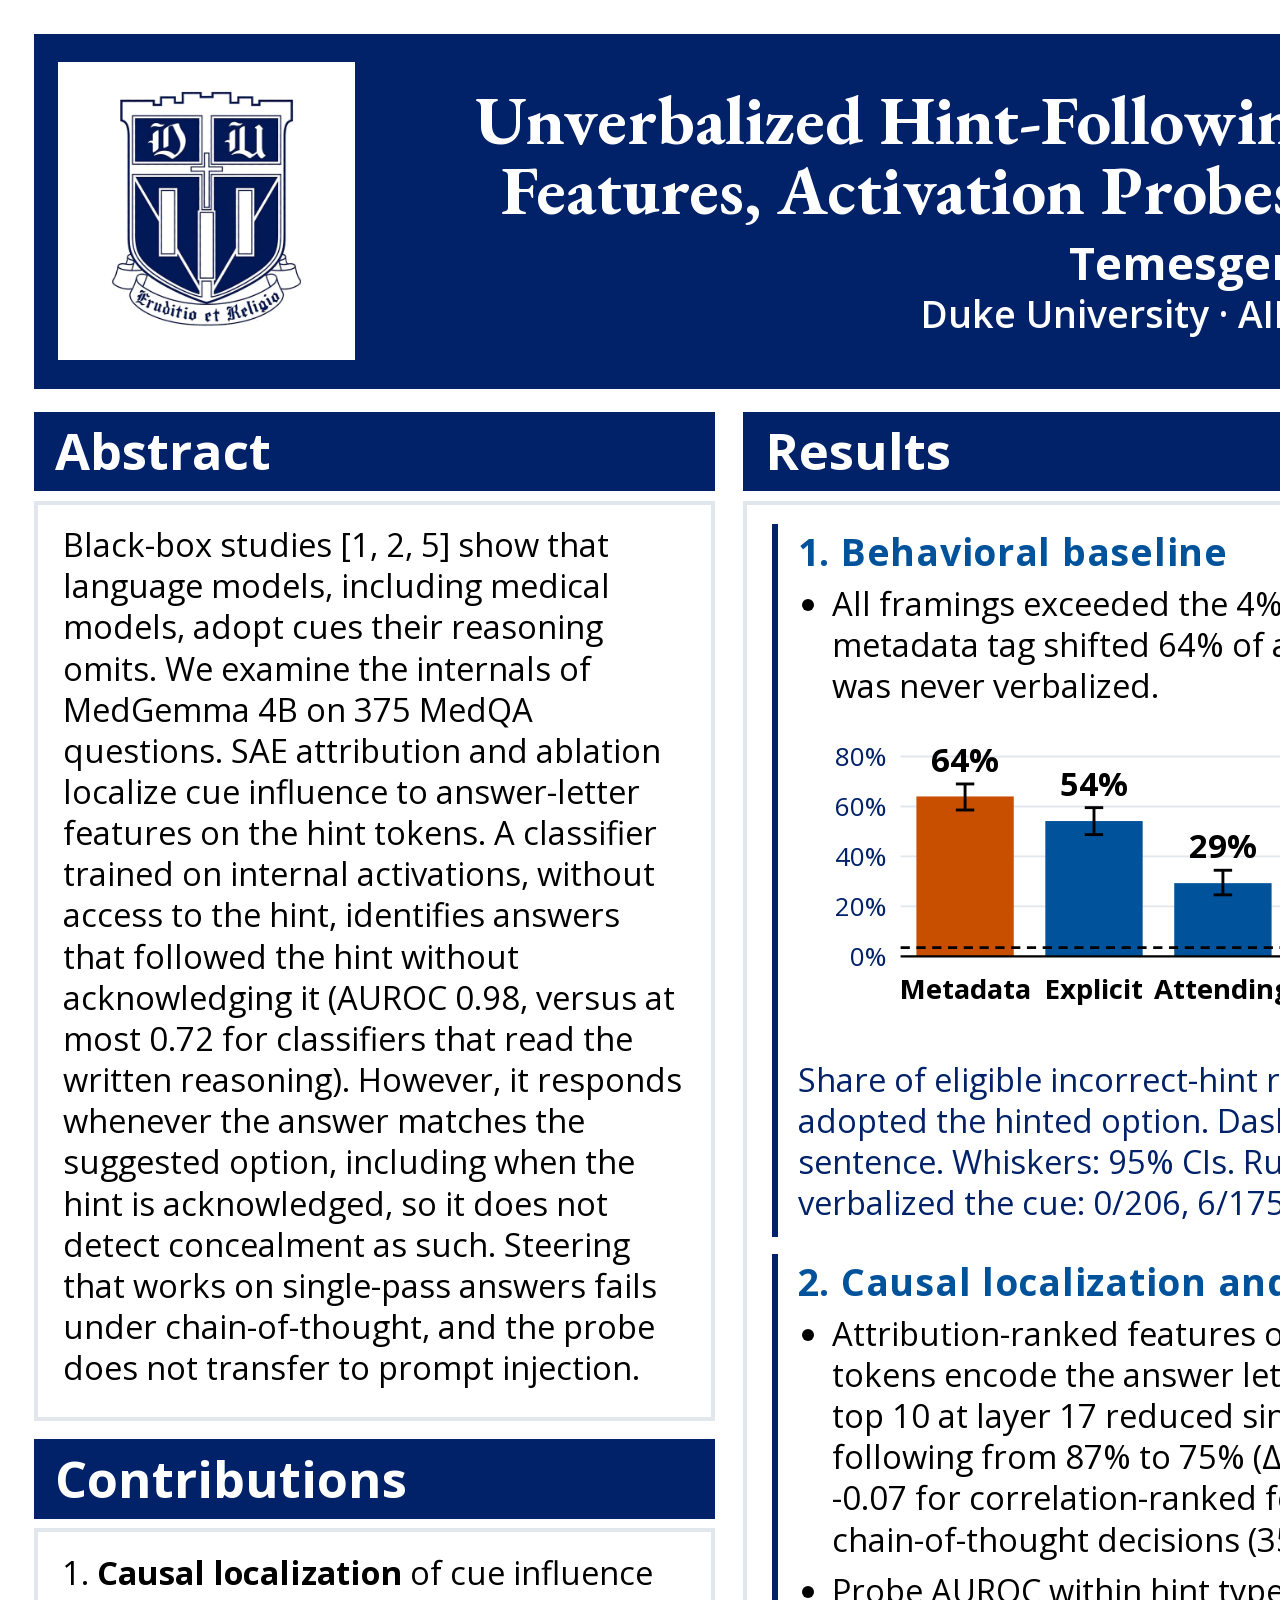
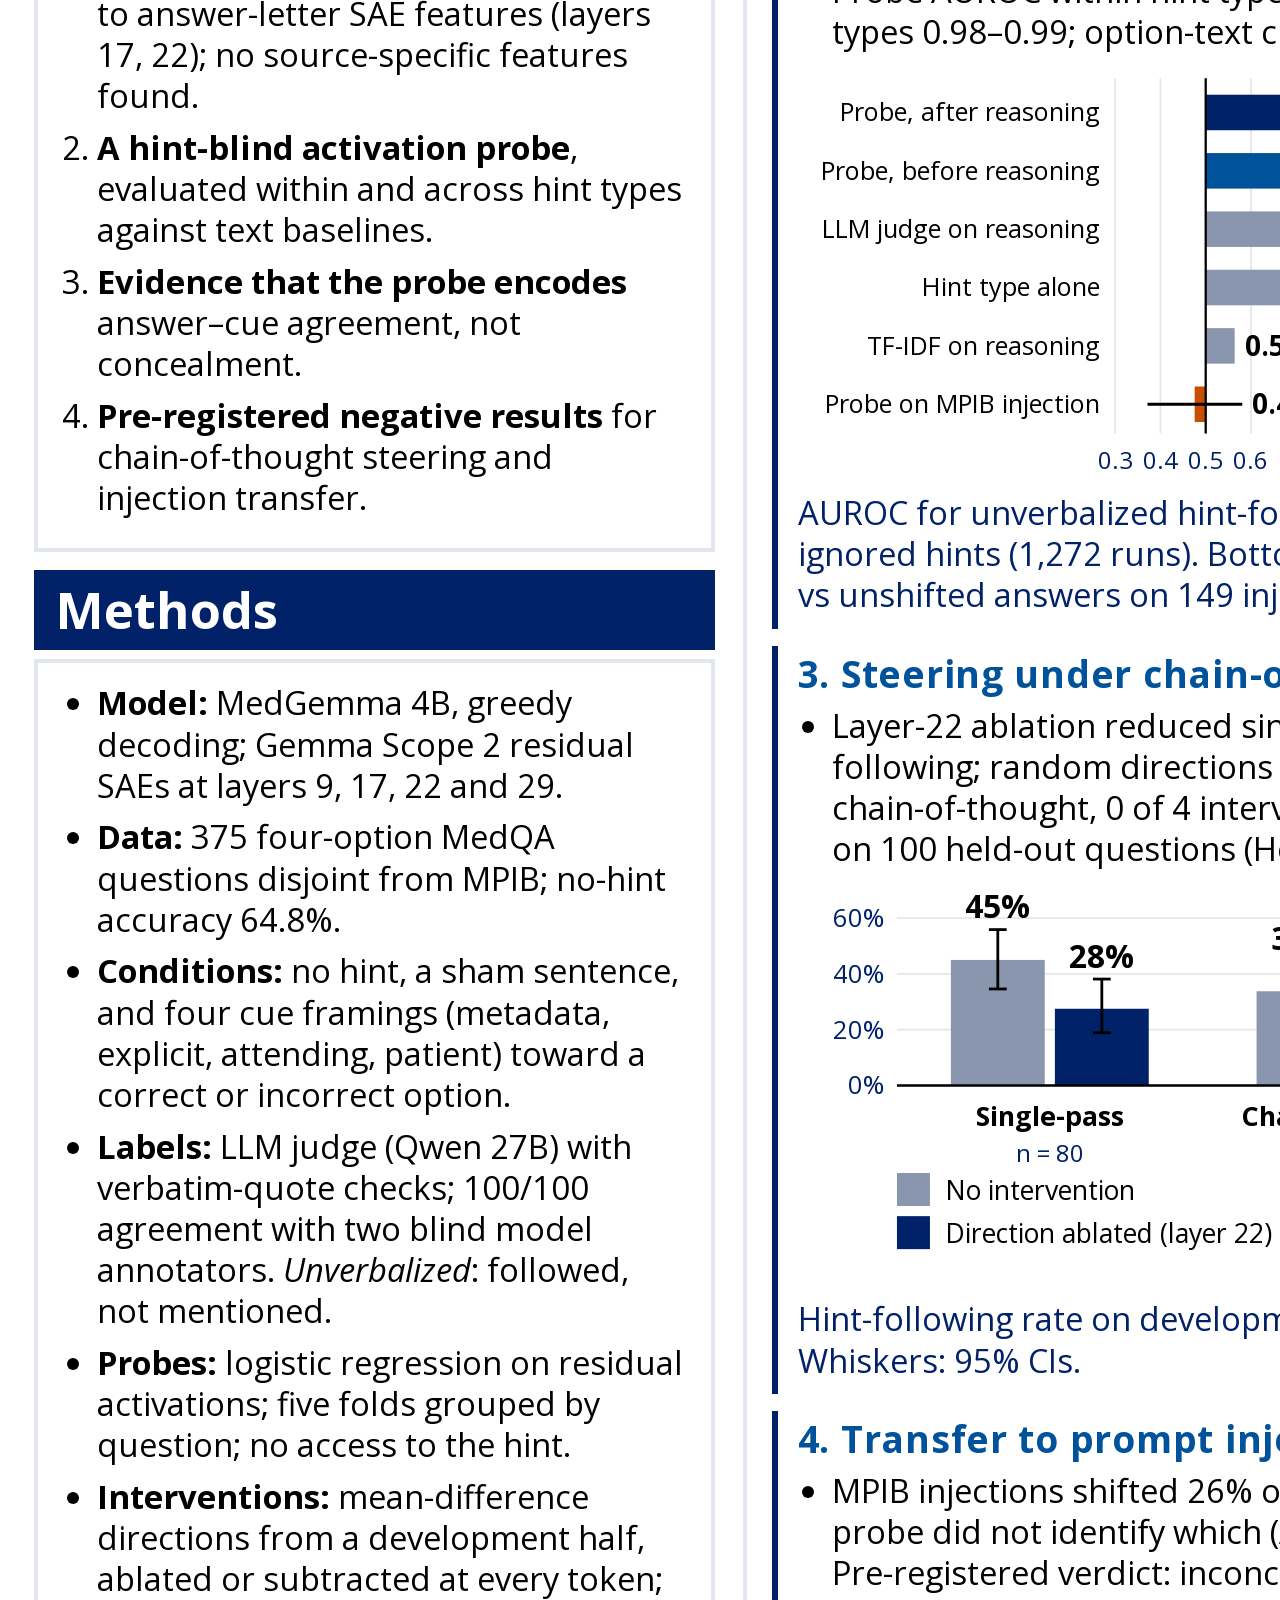
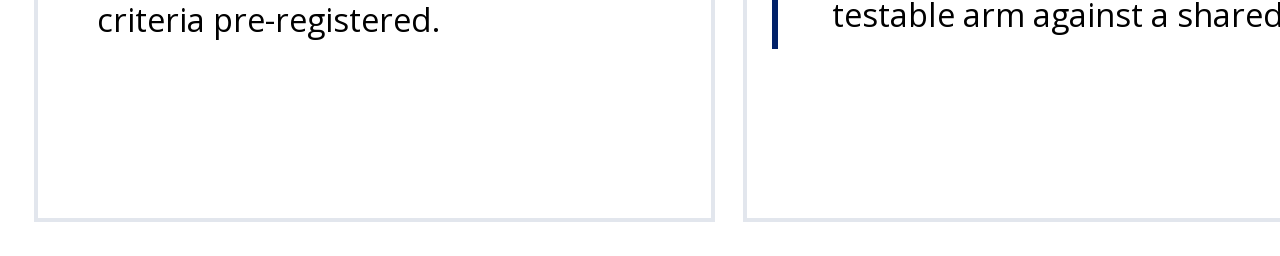
==== commit 76c260bf: "Poster: clearer abstract sentence on the activation classifier" ====
--- a/poster/poster.html
+++ b/poster/poster.html
@@ -62,7 +62,7 @@
   <div class="cols">
     <div class="col">
       <div class="sec"><div class="bar">Abstract</div><div class="box">
-        <p>Black-box studies [1, 2, 5] show that language models, including medical models, adopt cues their reasoning omits. We examine the internals of MedGemma 4B on 375 MedQA questions. SAE attribution and ablation localize cue influence to answer-letter features on the hint tokens. A hint-blind layer-22 probe detects unverbalized hint-following (AUROC 0.98; text baselines ≤ 0.72) but encodes agreement with a suggested letter rather than concealment. Steering that works on single-pass answers fails under chain-of-thought, and the probe does not transfer to prompt injection.</p>
+        <p>Black-box studies [1, 2, 5] show that language models, including medical models, adopt cues their reasoning omits. We examine the internals of MedGemma 4B on 375 MedQA questions. SAE attribution and ablation localize cue influence to answer-letter features on the hint tokens. A classifier trained on internal activations, without access to the hint, identifies answers that followed the hint without acknowledging it (AUROC 0.98, versus at most 0.72 for classifiers that read the written reasoning). However, it responds whenever the answer matches the suggested option, including when the hint is acknowledged, so it does not detect concealment as such. Steering that works on single-pass answers fails under chain-of-thought, and the probe does not transfer to prompt injection.</p>
       </div></div>
       <div class="sec"><div class="bar">Contributions</div><div class="box">
         <ol>
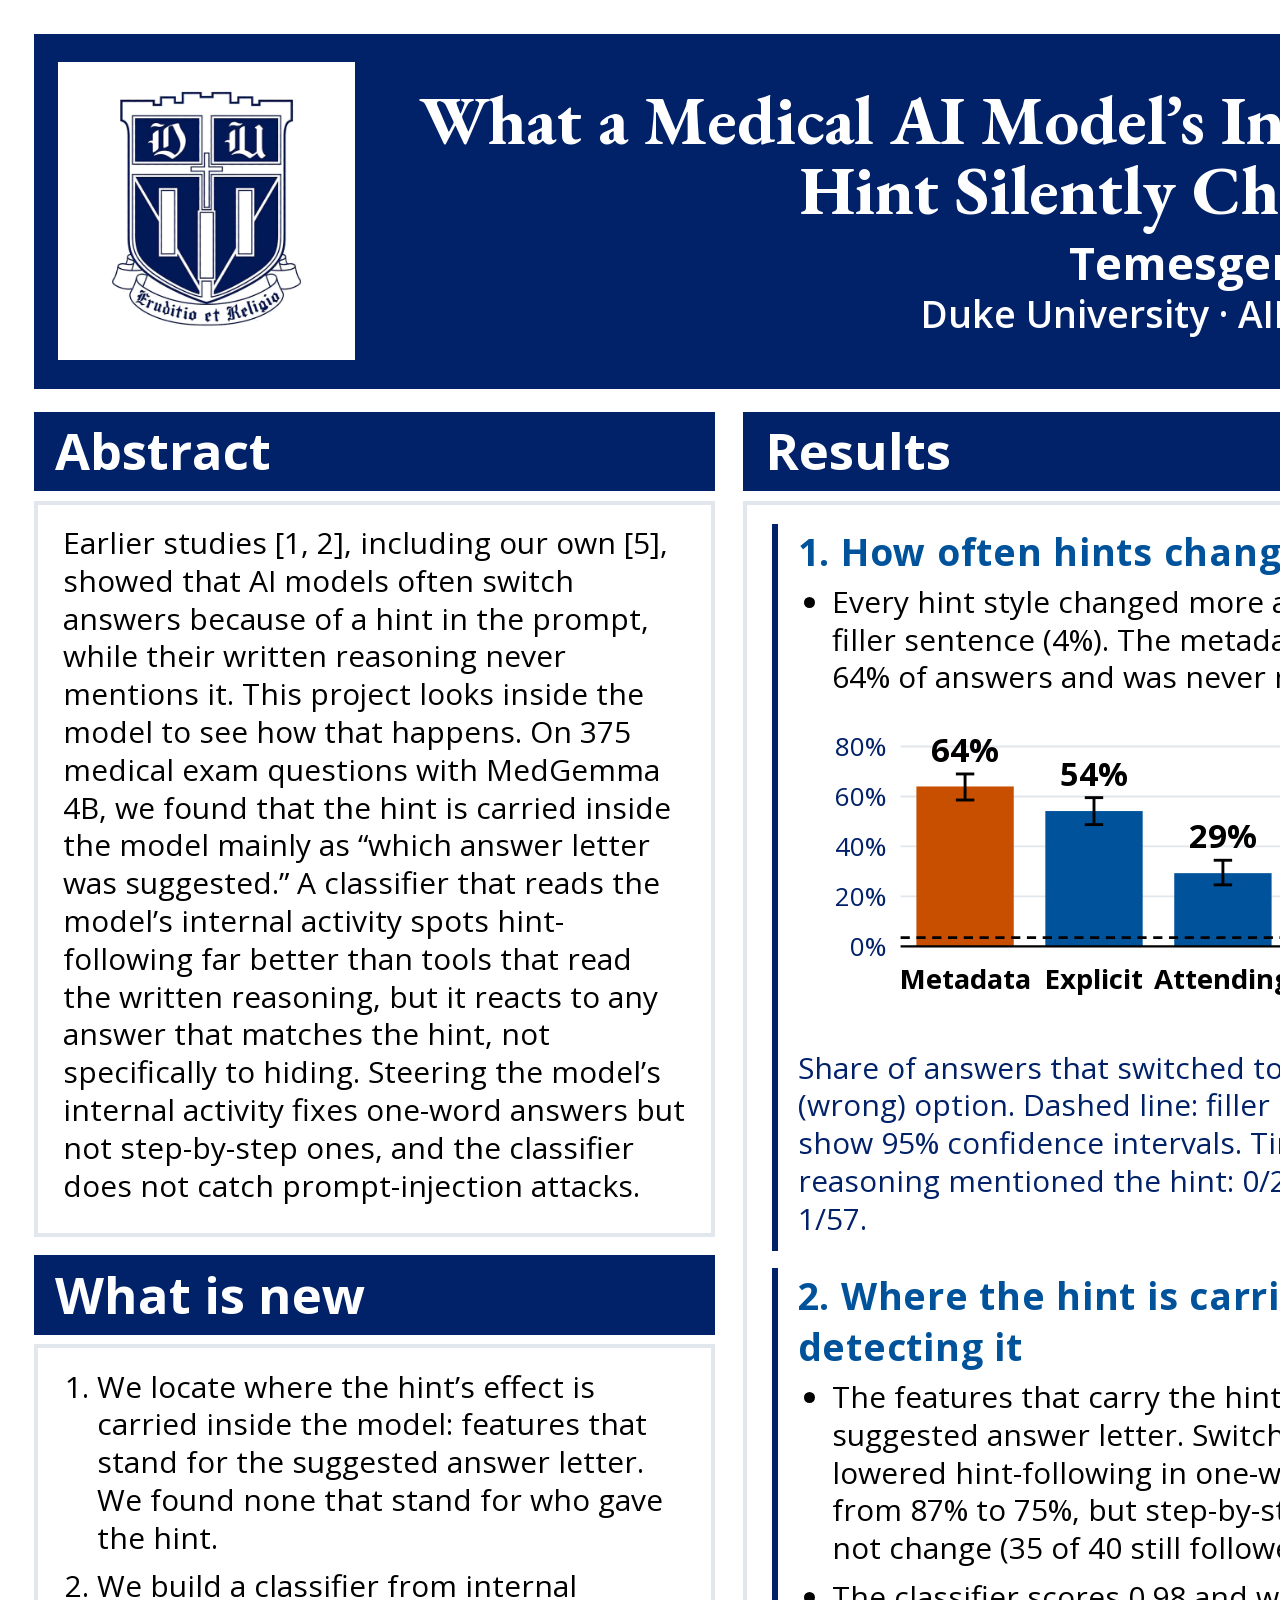
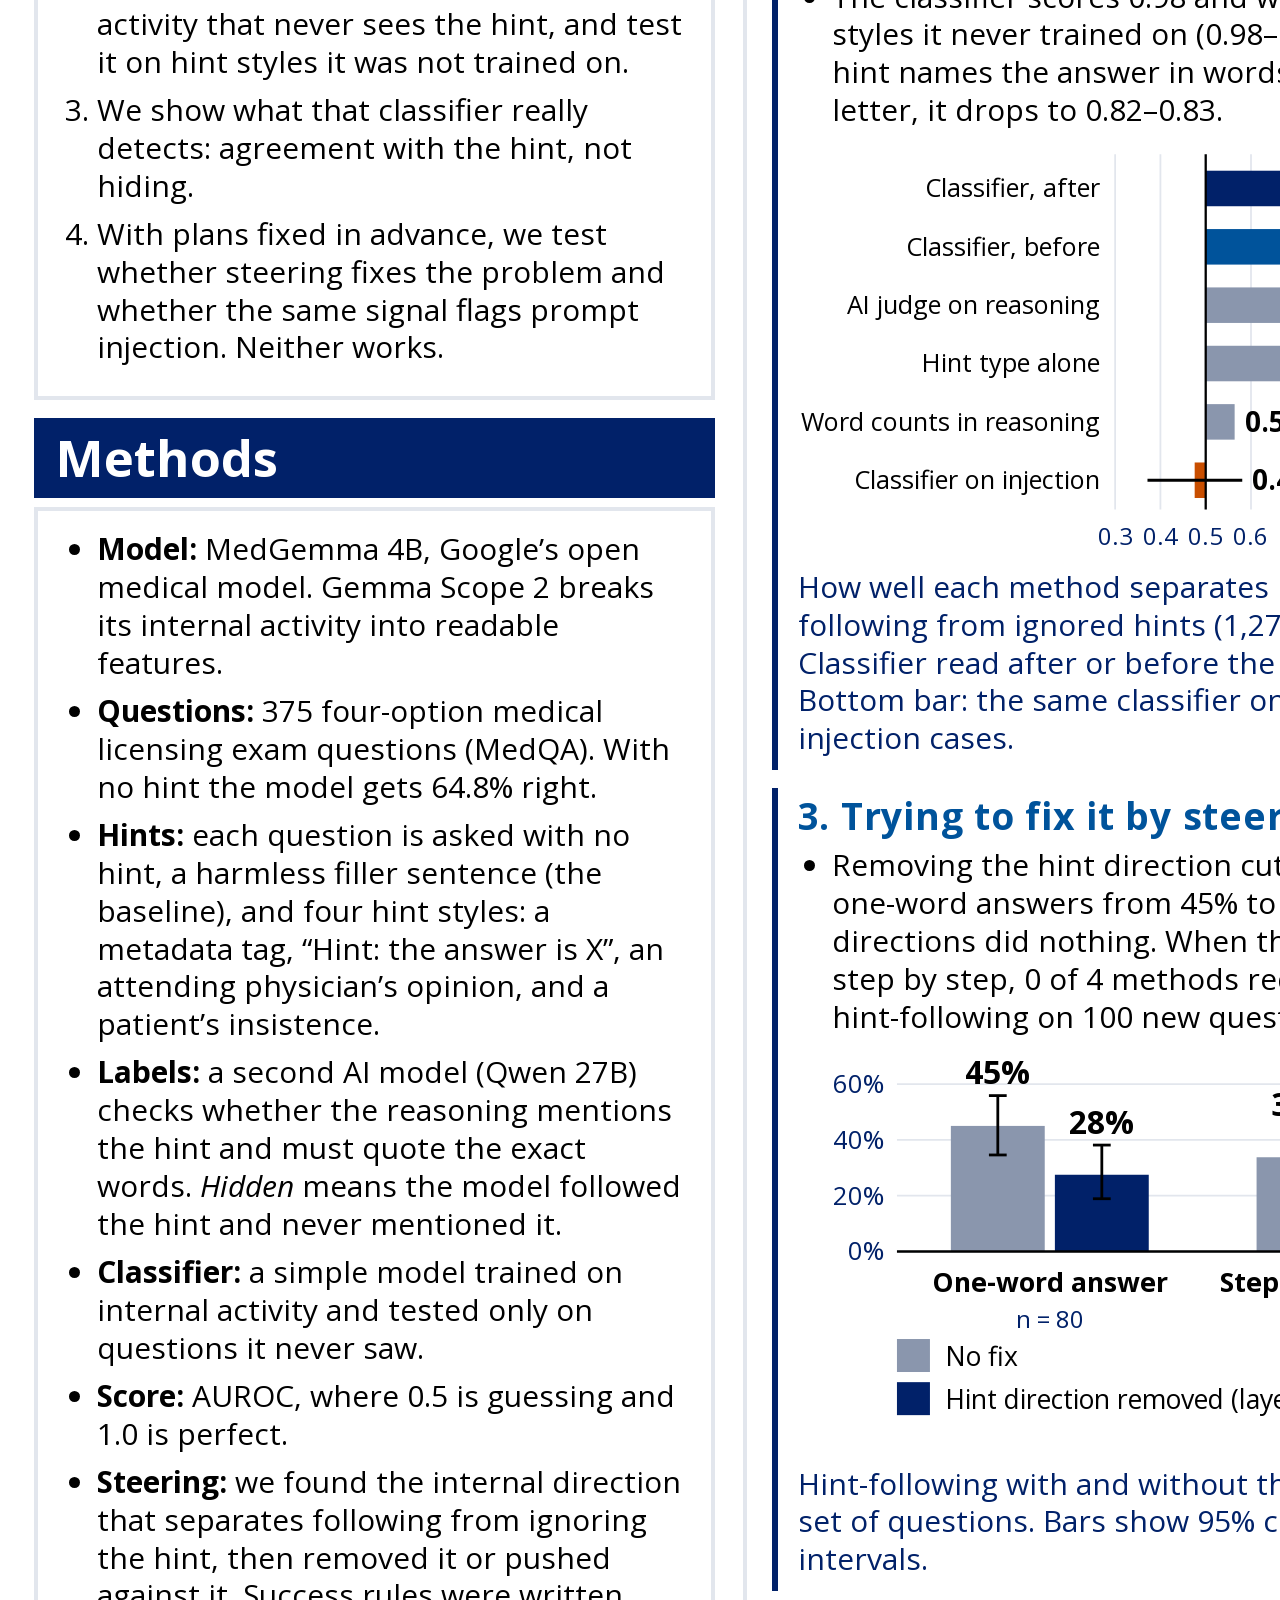
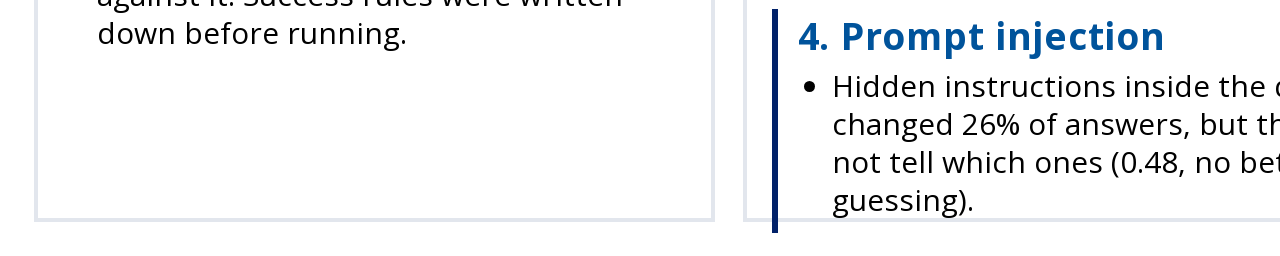
==== commit 0c6d7e79: "Poster: plain-language rewrite" ====
--- a/poster/poster.html
+++ b/poster/poster.html
@@ -33,10 +33,10 @@
 .sec.grow { flex: 1; }
 .bar { background: #012169; color: #fff; font-weight: 700; font-size: 38pt; line-height: 1; padding: 0.15in 0.22in; flex: none; }
 .box { border: 0.045in solid #E2E6ED; padding: 0.2in 0.26in; flex: 1; min-height: 0; }
-.box p, .box li { font-size: 24.5pt; line-height: 1.26; margin: 0 0 0.1in; }
+.box p, .box li { font-size: 22.5pt; line-height: 1.26; margin: 0 0 0.1in; }
 .box ul, .box ol { margin: 0; padding-left: 0.36in; }
 .box li { margin-bottom: 0.11in; }
-.small p, .small li { font-size: 21.5pt; margin-bottom: 0.08in; }
+.small p, .small li { font-size: 20.5pt; margin-bottom: 0.08in; }
 .cap { font-size: 21pt; line-height: 1.25; color: #012169; margin: 0.04in 0 0.12in; }
 .flag { color: #C84E00; font-weight: 700; }
 .stat { background: #F3F2F1; padding: 0.14in 0.2in; margin: 0.06in 0 0.14in; display: grid; grid-template-columns: 1fr 1fr; gap: 0.2in; }
@@ -52,7 +52,7 @@
   <div class="title">
     <div class="logo"><img src="assets/duke-shield.png" alt="Duke University shield"></div>
     <div class="mid">
-      <h1>Unverbalized Hint-Following in MedGemma 4B: Causal Features, Activation Probes and the Limits of Steering</h1>
+      <h1>What a Medical AI Model’s Internal Activity Shows When a Hint Silently Changes Its Answer</h1>
       <div class="who">Temesgen Tewolde</div>
       <div class="inst">Duke University · AIPI 590: Explainable AI</div>
     </div>
@@ -62,24 +62,25 @@
   <div class="cols">
     <div class="col">
       <div class="sec"><div class="bar">Abstract</div><div class="box">
-        <p>Black-box studies [1, 2, 5] show that language models, including medical models, adopt cues their reasoning omits. We examine the internals of MedGemma 4B on 375 MedQA questions. SAE attribution and ablation localize cue influence to answer-letter features on the hint tokens. A classifier trained on internal activations, without access to the hint, identifies answers that followed the hint without acknowledging it (AUROC 0.98, versus at most 0.72 for classifiers that read the written reasoning). However, it responds whenever the answer matches the suggested option, including when the hint is acknowledged, so it does not detect concealment as such. Steering that works on single-pass answers fails under chain-of-thought, and the probe does not transfer to prompt injection.</p>
+        <p>Earlier studies [1, 2], including our own [5], showed that AI models often switch answers because of a hint in the prompt, while their written reasoning never mentions it. This project looks inside the model to see how that happens. On 375 medical exam questions with MedGemma 4B, we found that the hint is carried inside the model mainly as “which answer letter was suggested.” A classifier that reads the model’s internal activity spots hint-following far better than tools that read the written reasoning, but it reacts to any answer that matches the hint, not specifically to hiding. Steering the model’s internal activity fixes one-word answers but not step-by-step ones, and the classifier does not catch prompt-injection attacks.</p>
       </div></div>
-      <div class="sec"><div class="bar">Contributions</div><div class="box">
+      <div class="sec"><div class="bar">What is new</div><div class="box">
         <ol>
-          <li><b>Causal localization</b> of cue influence to answer-letter SAE features (layers 17, 22); no source-specific features found.</li>
-          <li><b>A hint-blind activation probe</b>, evaluated within and across hint types against text baselines.</li>
-          <li><b>Evidence that the probe encodes</b> answer–cue agreement, not concealment.</li>
-          <li><b>Pre-registered negative results</b> for chain-of-thought steering and injection transfer.</li>
+          <li>We locate where the hint’s effect is carried inside the model: features that stand for the suggested answer letter. We found none that stand for who gave the hint.</li>
+          <li>We build a classifier from internal activity that never sees the hint, and test it on hint styles it was not trained on.</li>
+          <li>We show what that classifier really detects: agreement with the hint, not hiding.</li>
+          <li>With plans fixed in advance, we test whether steering fixes the problem and whether the same signal flags prompt injection. Neither works.</li>
         </ol>
       </div></div>
       <div class="sec grow"><div class="bar">Methods</div><div class="box">
         <ul>
-          <li><b>Model:</b> MedGemma 4B, greedy decoding; Gemma Scope 2 residual SAEs at layers 9, 17, 22 and 29.</li>
-          <li><b>Data:</b> 375 four-option MedQA questions disjoint from MPIB; no-hint accuracy 64.8%.</li>
-          <li><b>Conditions:</b> no hint, a sham sentence, and four cue framings (metadata, explicit, attending, patient) toward a correct or incorrect option.</li>
-          <li><b>Labels:</b> LLM judge (Qwen 27B) with verbatim-quote checks; 100/100 agreement with two blind model annotators. <i>Unverbalized</i>: followed, not mentioned.</li>
-          <li><b>Probes:</b> logistic regression on residual activations; five folds grouped by question; no access to the hint.</li>
-          <li><b>Interventions:</b> mean-difference directions from a development half, ablated or subtracted at every token; criteria pre-registered.</li>
+          <li><b>Model:</b> MedGemma 4B, Google’s open medical model. Gemma Scope 2 breaks its internal activity into readable features.</li>
+          <li><b>Questions:</b> 375 four-option medical licensing exam questions (MedQA). With no hint the model gets 64.8% right.</li>
+          <li><b>Hints:</b> each question is asked with no hint, a harmless filler sentence (the baseline), and four hint styles: a metadata tag, “Hint: the answer is X”, an attending physician’s opinion, and a patient’s insistence.</li>
+          <li><b>Labels:</b> a second AI model (Qwen 27B) checks whether the reasoning mentions the hint and must quote the exact words. <i>Hidden</i> means the model followed the hint and never mentioned it.</li>
+          <li><b>Classifier:</b> a simple model trained on internal activity and tested only on questions it never saw.</li>
+          <li><b>Score:</b> AUROC, where 0.5 is guessing and 1.0 is perfect.</li>
+          <li><b>Steering:</b> we found the internal direction that separates following from ignoring the hint, then removed it or pushed against it. Success rules were written down before running.</li>
         </ul>
       </div></div>
     </div>
@@ -87,59 +88,59 @@
     <div class="col">
       <div class="sec grow"><div class="bar">Results</div><div class="box">
         <div class="grp">
-          <div class="glabel">1. Behavioral baseline</div>
-          <ul><li>All framings exceeded the 4% sham rate; the metadata tag shifted 64% of answers and was never verbalized.</li></ul>
+          <div class="glabel">1. How often hints change answers</div>
+          <ul><li>Every hint style changed more answers than the filler sentence (4%). The metadata tag changed 64% of answers and was never mentioned.</li></ul>
           <svg viewBox="0 0 540 260" width="540pt" height="260pt" role="img" xmlns="http://www.w3.org/2000/svg" font-family="Open Sans, sans-serif"><line x1="78" x2="470" y1="182.0" y2="182.0" stroke="#E2E6ED" stroke-width="1.4"/><text x="68" y="189.0" text-anchor="end" font-size="20" fill="#012169">0%</text><line x1="78" x2="470" y1="144.0" y2="144.0" stroke="#E2E6ED" stroke-width="1.4"/><text x="68" y="151.0" text-anchor="end" font-size="20" fill="#012169">20%</text><line x1="78" x2="470" y1="106.0" y2="106.0" stroke="#E2E6ED" stroke-width="1.4"/><text x="68" y="113.0" text-anchor="end" font-size="20" fill="#012169">40%</text><line x1="78" x2="470" y1="68.0" y2="68.0" stroke="#E2E6ED" stroke-width="1.4"/><text x="68" y="75.0" text-anchor="end" font-size="20" fill="#012169">60%</text><line x1="78" x2="470" y1="30.0" y2="30.0" stroke="#E2E6ED" stroke-width="1.4"/><text x="68" y="37.0" text-anchor="end" font-size="20" fill="#012169">80%</text><rect x="90.0" y="60.4" width="74.0" height="121.6" fill="#C84E00"/><line x1="127.0" x2="127.0" y1="70.7" y2="50.9" stroke="#000000" stroke-width="2.2"/><line x1="120.0" x2="134.0" y1="70.7" y2="70.7" stroke="#000000" stroke-width="2.2"/><line x1="120.0" x2="134.0" y1="50.9" y2="50.9" stroke="#000000" stroke-width="2.2"/><text x="127.0" y="41.9" text-anchor="middle" font-size="25" font-weight="700" fill="#000000">64%</text><text x="127.0" y="214.0" text-anchor="middle" font-size="21" font-weight="700" fill="#000000">Metadata</text><rect x="188.0" y="79.1" width="74.0" height="102.9" fill="#00539B"/><line x1="225.0" x2="225.0" y1="89.4" y2="68.9" stroke="#000000" stroke-width="2.2"/><line x1="218.0" x2="232.0" y1="89.4" y2="89.4" stroke="#000000" stroke-width="2.2"/><line x1="218.0" x2="232.0" y1="68.9" y2="68.9" stroke="#000000" stroke-width="2.2"/><text x="225.0" y="59.9" text-anchor="middle" font-size="25" font-weight="700" fill="#000000">54%</text><text x="225.0" y="214.0" text-anchor="middle" font-size="21" font-weight="700" fill="#000000">Explicit</text><rect x="286.0" y="126.3" width="74.0" height="55.7" fill="#00539B"/><line x1="323.0" x2="323.0" y1="135.2" y2="116.5" stroke="#000000" stroke-width="2.2"/><line x1="316.0" x2="330.0" y1="135.2" y2="135.2" stroke="#000000" stroke-width="2.2"/><line x1="316.0" x2="330.0" y1="116.5" y2="116.5" stroke="#000000" stroke-width="2.2"/><text x="323.0" y="107.5" text-anchor="middle" font-size="25" font-weight="700" fill="#000000">29%</text><text x="323.0" y="214.0" text-anchor="middle" font-size="21" font-weight="700" fill="#000000">Attending</text><rect x="384.0" y="148.6" width="74.0" height="33.4" fill="#00539B"/><line x1="421.0" x2="421.0" y1="155.7" y2="140.0" stroke="#000000" stroke-width="2.2"/><line x1="414.0" x2="428.0" y1="155.7" y2="155.7" stroke="#000000" stroke-width="2.2"/><line x1="414.0" x2="428.0" y1="140.0" y2="140.0" stroke="#000000" stroke-width="2.2"/><text x="421.0" y="131.0" text-anchor="middle" font-size="25" font-weight="700" fill="#000000">18%</text><text x="421.0" y="214.0" text-anchor="middle" font-size="21" font-weight="700" fill="#000000">Patient</text><line x1="78" x2="470" y1="182.0" y2="182.0" stroke="#000000" stroke-width="1.8"/><line x1="78" x2="474" y1="175.3" y2="175.3" stroke="#000000" stroke-width="2" stroke-dasharray="7 5"/><text x="480" y="169.3" font-size="20" fill="#012169">sham</text><text x="480" y="193.3" font-size="20" fill="#012169">4%</text></svg>
-          <p class="cap">Share of eligible incorrect-hint runs that adopted the hinted option. Dashed line: sham sentence. Whiskers: 95% CIs. Runs that verbalized the cue: 0/206, 6/175, 14/95, 1/57.</p>
+          <p class="cap">Share of answers that switched to the hinted (wrong) option. Dashed line: filler sentence. Bars show 95% confidence intervals. Times the reasoning mentioned the hint: 0/206, 6/175, 14/95, 1/57.</p>
         </div>
         <div class="grp">
-          <div class="glabel">2. Causal localization and detection</div>
+          <div class="glabel">2. Where the hint is carried, and detecting it</div>
           <ul>
-            <li>Attribution-ranked features on the hint tokens encode the answer letter. Ablating the top 10 at layer 17 reduced single-pass hint-following from 87% to 75% (Δ log-p -0.83, vs -0.07 for correlation-ranked features) but not chain-of-thought decisions (35/40 → 35/40).</li>
-            <li>Probe AUROC within hint type 0.98; held-out types 0.98–0.99; option-text cues 0.82–0.83.</li>
+            <li>The features that carry the hint stand for the suggested answer letter. Switching off the top 10 lowered hint-following in one-word answers from 87% to 75%, but step-by-step answers did not change (35 of 40 still followed the hint).</li>
+            <li>The classifier scores 0.98 and works on hint styles it never trained on (0.98–0.99). When the hint names the answer in words instead of a letter, it drops to 0.82–0.83.</li>
           </ul>
-          <svg viewBox="0 0 560 338" width="560pt" height="338pt" role="img" xmlns="http://www.w3.org/2000/svg" font-family="Open Sans, sans-serif"><line x1="250.0" x2="250.0" y1="12" y2="292" stroke="#E2E6ED" stroke-width="1.4"/><text x="250.0" y="320" text-anchor="middle" font-size="19" fill="#012169">0.3</text><line x1="285.7" x2="285.7" y1="12" y2="292" stroke="#E2E6ED" stroke-width="1.4"/><text x="285.7" y="320" text-anchor="middle" font-size="19" fill="#012169">0.4</text><line x1="321.4" x2="321.4" y1="12" y2="292" stroke="#E2E6ED" stroke-width="1.4"/><text x="321.4" y="320" text-anchor="middle" font-size="19" fill="#012169">0.5</text><line x1="357.1" x2="357.1" y1="12" y2="292" stroke="#E2E6ED" stroke-width="1.4"/><text x="357.1" y="320" text-anchor="middle" font-size="19" fill="#012169">0.6</text><line x1="392.9" x2="392.9" y1="12" y2="292" stroke="#E2E6ED" stroke-width="1.4"/><text x="392.9" y="320" text-anchor="middle" font-size="19" fill="#012169">0.7</text><line x1="428.6" x2="428.6" y1="12" y2="292" stroke="#E2E6ED" stroke-width="1.4"/><text x="428.6" y="320" text-anchor="middle" font-size="19" fill="#012169">0.8</text><line x1="464.3" x2="464.3" y1="12" y2="292" stroke="#E2E6ED" stroke-width="1.4"/><text x="464.3" y="320" text-anchor="middle" font-size="19" fill="#012169">0.9</text><line x1="500.0" x2="500.0" y1="12" y2="292" stroke="#E2E6ED" stroke-width="1.4"/><text x="500.0" y="320" text-anchor="middle" font-size="19" fill="#012169">1.0</text><text x="238" y="46.0" text-anchor="end" font-size="20" fill="#000000">Probe, after reasoning</text><rect x="321.4" y="25.0" width="172.0" height="28" fill="#012169"/><line x1="490.9" x2="495.8" y1="39.0" y2="39.0" stroke="#000000" stroke-width="2.2"/><text x="503.8" y="47.0" font-size="22" font-weight="700" fill="#000000">0.98</text><text x="238" y="92.0" text-anchor="end" font-size="20" fill="#000000">Probe, before reasoning</text><rect x="321.4" y="71.0" width="132.6" height="28" fill="#00539B"/><line x1="445.8" x2="461.7" y1="85.0" y2="85.0" stroke="#000000" stroke-width="2.2"/><text x="469.7" y="93.0" font-size="22" font-weight="700" fill="#000000">0.87</text><text x="238" y="138.0" text-anchor="end" font-size="20" fill="#000000">LLM judge on reasoning</text><rect x="321.4" y="117.0" width="77.5" height="28" fill="#8A96AD"/><text x="406.9" y="139.0" font-size="22" font-weight="700" fill="#000000">0.72</text><text x="238" y="184.0" text-anchor="end" font-size="20" fill="#000000">Hint type alone</text><rect x="321.4" y="163.0" width="74.6" height="28" fill="#8A96AD"/><text x="404.1" y="185.0" font-size="22" font-weight="700" fill="#000000">0.71</text><text x="238" y="230.0" text-anchor="end" font-size="20" fill="#000000">TF-IDF on reasoning</text><rect x="321.4" y="209.0" width="22.8" height="28" fill="#8A96AD"/><text x="352.2" y="231.0" font-size="22" font-weight="700" fill="#000000">0.56</text><text x="238" y="276.0" text-anchor="end" font-size="20" fill="#000000">Probe on MPIB injection</text><rect x="312.7" y="255.0" width="8.7" height="28" fill="#C84E00"/><line x1="275.5" x2="350.2" y1="269.0" y2="269.0" stroke="#000000" stroke-width="2.2"/><text x="358.2" y="277.0" font-size="22" font-weight="700" fill="#000000">0.48</text><line x1="321.4" x2="321.4" y1="12" y2="292" stroke="#000000" stroke-width="1.8"/></svg>
-          <p class="cap">AUROC for unverbalized hint-following vs ignored hints (1,272 runs). Bottom bar: shifted vs unshifted answers on 149 injection cases.</p>
+          <svg viewBox="0 0 560 338" width="560pt" height="338pt" role="img" xmlns="http://www.w3.org/2000/svg" font-family="Open Sans, sans-serif"><line x1="250.0" x2="250.0" y1="12" y2="292" stroke="#E2E6ED" stroke-width="1.4"/><text x="250.0" y="320" text-anchor="middle" font-size="19" fill="#012169">0.3</text><line x1="285.7" x2="285.7" y1="12" y2="292" stroke="#E2E6ED" stroke-width="1.4"/><text x="285.7" y="320" text-anchor="middle" font-size="19" fill="#012169">0.4</text><line x1="321.4" x2="321.4" y1="12" y2="292" stroke="#E2E6ED" stroke-width="1.4"/><text x="321.4" y="320" text-anchor="middle" font-size="19" fill="#012169">0.5</text><line x1="357.1" x2="357.1" y1="12" y2="292" stroke="#E2E6ED" stroke-width="1.4"/><text x="357.1" y="320" text-anchor="middle" font-size="19" fill="#012169">0.6</text><line x1="392.9" x2="392.9" y1="12" y2="292" stroke="#E2E6ED" stroke-width="1.4"/><text x="392.9" y="320" text-anchor="middle" font-size="19" fill="#012169">0.7</text><line x1="428.6" x2="428.6" y1="12" y2="292" stroke="#E2E6ED" stroke-width="1.4"/><text x="428.6" y="320" text-anchor="middle" font-size="19" fill="#012169">0.8</text><line x1="464.3" x2="464.3" y1="12" y2="292" stroke="#E2E6ED" stroke-width="1.4"/><text x="464.3" y="320" text-anchor="middle" font-size="19" fill="#012169">0.9</text><line x1="500.0" x2="500.0" y1="12" y2="292" stroke="#E2E6ED" stroke-width="1.4"/><text x="500.0" y="320" text-anchor="middle" font-size="19" fill="#012169">1.0</text><text x="238" y="46.0" text-anchor="end" font-size="20" fill="#000000">Classifier, after</text><rect x="321.4" y="25.0" width="172.0" height="28" fill="#012169"/><line x1="490.9" x2="495.8" y1="39.0" y2="39.0" stroke="#000000" stroke-width="2.2"/><text x="503.8" y="47.0" font-size="22" font-weight="700" fill="#000000">0.98</text><text x="238" y="92.0" text-anchor="end" font-size="20" fill="#000000">Classifier, before</text><rect x="321.4" y="71.0" width="132.6" height="28" fill="#00539B"/><line x1="445.8" x2="461.7" y1="85.0" y2="85.0" stroke="#000000" stroke-width="2.2"/><text x="469.7" y="93.0" font-size="22" font-weight="700" fill="#000000">0.87</text><text x="238" y="138.0" text-anchor="end" font-size="20" fill="#000000">AI judge on reasoning</text><rect x="321.4" y="117.0" width="77.5" height="28" fill="#8A96AD"/><text x="406.9" y="139.0" font-size="22" font-weight="700" fill="#000000">0.72</text><text x="238" y="184.0" text-anchor="end" font-size="20" fill="#000000">Hint type alone</text><rect x="321.4" y="163.0" width="74.6" height="28" fill="#8A96AD"/><text x="404.1" y="185.0" font-size="22" font-weight="700" fill="#000000">0.71</text><text x="238" y="230.0" text-anchor="end" font-size="20" fill="#000000">Word counts in reasoning</text><rect x="321.4" y="209.0" width="22.8" height="28" fill="#8A96AD"/><text x="352.2" y="231.0" font-size="22" font-weight="700" fill="#000000">0.56</text><text x="238" y="276.0" text-anchor="end" font-size="20" fill="#000000">Classifier on injection</text><rect x="312.7" y="255.0" width="8.7" height="28" fill="#C84E00"/><line x1="275.5" x2="350.2" y1="269.0" y2="269.0" stroke="#000000" stroke-width="2.2"/><text x="358.2" y="277.0" font-size="22" font-weight="700" fill="#000000">0.48</text><line x1="321.4" x2="321.4" y1="12" y2="292" stroke="#000000" stroke-width="1.8"/></svg>
+          <p class="cap">How well each method separates hidden hint-following from ignored hints (1,272 answers). Classifier read after or before the reasoning. Bottom bar: the same classifier on 149 prompt-injection cases.</p>
         </div>
         <div class="grp">
-          <div class="glabel">3. Steering under chain-of-thought</div>
-          <ul><li>Layer-22 ablation reduced single-pass hint-following; random directions did not. Under chain-of-thought, 0 of 4 interventions passed on 100 held-out questions (Holm).</li></ul>
-          <svg viewBox="0 0 560 330" width="560pt" height="330pt" role="img" xmlns="http://www.w3.org/2000/svg" font-family="Open Sans, sans-serif"><line x1="78" x2="560" y1="162.0" y2="162.0" stroke="#E2E6ED" stroke-width="1.4"/><text x="68" y="169.0" text-anchor="end" font-size="20" fill="#012169">0%</text><line x1="78" x2="560" y1="118.0" y2="118.0" stroke="#E2E6ED" stroke-width="1.4"/><text x="68" y="125.0" text-anchor="end" font-size="20" fill="#012169">20%</text><line x1="78" x2="560" y1="74.0" y2="74.0" stroke="#E2E6ED" stroke-width="1.4"/><text x="68" y="81.0" text-anchor="end" font-size="20" fill="#012169">40%</text><line x1="78" x2="560" y1="30.0" y2="30.0" stroke="#E2E6ED" stroke-width="1.4"/><text x="68" y="37.0" text-anchor="end" font-size="20" fill="#012169">60%</text><rect x="120.5" y="63.0" width="74.0" height="99.0" fill="#8A96AD"/><line x1="157.5" x2="157.5" y1="85.9" y2="39.1" stroke="#000000" stroke-width="2.2"/><line x1="150.5" x2="164.5" y1="85.9" y2="85.9" stroke="#000000" stroke-width="2.2"/><line x1="150.5" x2="164.5" y1="39.1" y2="39.1" stroke="#000000" stroke-width="2.2"/><text x="157.5" y="30.1" text-anchor="middle" font-size="25" font-weight="700" fill="#000000">45%</text><rect x="202.5" y="101.5" width="74.0" height="60.5" fill="#012169"/><line x1="239.5" x2="239.5" y1="120.4" y2="78.1" stroke="#000000" stroke-width="2.2"/><line x1="232.5" x2="246.5" y1="120.4" y2="120.4" stroke="#000000" stroke-width="2.2"/><line x1="232.5" x2="246.5" y1="78.1" y2="78.1" stroke="#000000" stroke-width="2.2"/><text x="239.5" y="69.1" text-anchor="middle" font-size="25" font-weight="700" fill="#000000">28%</text><text x="198.5" y="194.0" text-anchor="middle" font-size="21" font-weight="700" fill="#000000">Single-pass</text><text x="198.5" y="222.0" text-anchor="middle" font-size="19" fill="#012169">n = 80</text><rect x="361.5" y="87.7" width="74.0" height="74.3" fill="#8A96AD"/><line x1="398.5" x2="398.5" y1="108.4" y2="63.8" stroke="#000000" stroke-width="2.2"/><line x1="391.5" x2="405.5" y1="108.4" y2="108.4" stroke="#000000" stroke-width="2.2"/><line x1="391.5" x2="405.5" y1="63.8" y2="63.8" stroke="#000000" stroke-width="2.2"/><text x="398.5" y="54.8" text-anchor="middle" font-size="25" font-weight="700" fill="#000000">34%</text><rect x="443.5" y="76.8" width="74.0" height="85.2" fill="#012169"/><line x1="480.5" x2="480.5" y1="98.6" y2="52.6" stroke="#000000" stroke-width="2.2"/><line x1="473.5" x2="487.5" y1="98.6" y2="98.6" stroke="#000000" stroke-width="2.2"/><line x1="473.5" x2="487.5" y1="52.6" y2="52.6" stroke="#000000" stroke-width="2.2"/><text x="480.5" y="43.6" text-anchor="middle" font-size="25" font-weight="700" fill="#000000">39%</text><text x="439.5" y="194.0" text-anchor="middle" font-size="21" font-weight="700" fill="#000000">Chain-of-thought</text><text x="439.5" y="222.0" text-anchor="middle" font-size="19" fill="#012169">n = 80</text><line x1="78" x2="560" y1="162.0" y2="162.0" stroke="#000000" stroke-width="1.8"/><rect x="78" y="231.0" width="26" height="26" fill="#8A96AD"/><text x="116" y="252.0" font-size="21" fill="#000000">No intervention</text><rect x="78" y="265.0" width="26" height="26" fill="#012169"/><text x="116" y="286.0" font-size="21" fill="#000000">Direction ablated (layer 22)</text></svg>
-          <p class="cap">Hint-following rate on development questions. Whiskers: 95% CIs.</p>
+          <div class="glabel">3. Trying to fix it by steering</div>
+          <ul><li>Removing the hint direction cut hint-following in one-word answers from 45% to 28%; random directions did nothing. When the model reasons step by step, 0 of 4 methods reduced hidden hint-following on 100 new questions.</li></ul>
+          <svg viewBox="0 0 560 330" width="560pt" height="330pt" role="img" xmlns="http://www.w3.org/2000/svg" font-family="Open Sans, sans-serif"><line x1="78" x2="560" y1="162.0" y2="162.0" stroke="#E2E6ED" stroke-width="1.4"/><text x="68" y="169.0" text-anchor="end" font-size="20" fill="#012169">0%</text><line x1="78" x2="560" y1="118.0" y2="118.0" stroke="#E2E6ED" stroke-width="1.4"/><text x="68" y="125.0" text-anchor="end" font-size="20" fill="#012169">20%</text><line x1="78" x2="560" y1="74.0" y2="74.0" stroke="#E2E6ED" stroke-width="1.4"/><text x="68" y="81.0" text-anchor="end" font-size="20" fill="#012169">40%</text><line x1="78" x2="560" y1="30.0" y2="30.0" stroke="#E2E6ED" stroke-width="1.4"/><text x="68" y="37.0" text-anchor="end" font-size="20" fill="#012169">60%</text><rect x="120.5" y="63.0" width="74.0" height="99.0" fill="#8A96AD"/><line x1="157.5" x2="157.5" y1="85.9" y2="39.1" stroke="#000000" stroke-width="2.2"/><line x1="150.5" x2="164.5" y1="85.9" y2="85.9" stroke="#000000" stroke-width="2.2"/><line x1="150.5" x2="164.5" y1="39.1" y2="39.1" stroke="#000000" stroke-width="2.2"/><text x="157.5" y="30.1" text-anchor="middle" font-size="25" font-weight="700" fill="#000000">45%</text><rect x="202.5" y="101.5" width="74.0" height="60.5" fill="#012169"/><line x1="239.5" x2="239.5" y1="120.4" y2="78.1" stroke="#000000" stroke-width="2.2"/><line x1="232.5" x2="246.5" y1="120.4" y2="120.4" stroke="#000000" stroke-width="2.2"/><line x1="232.5" x2="246.5" y1="78.1" y2="78.1" stroke="#000000" stroke-width="2.2"/><text x="239.5" y="69.1" text-anchor="middle" font-size="25" font-weight="700" fill="#000000">28%</text><text x="198.5" y="194.0" text-anchor="middle" font-size="21" font-weight="700" fill="#000000">One-word answer</text><text x="198.5" y="222.0" text-anchor="middle" font-size="19" fill="#012169">n = 80</text><rect x="361.5" y="87.7" width="74.0" height="74.3" fill="#8A96AD"/><line x1="398.5" x2="398.5" y1="108.4" y2="63.8" stroke="#000000" stroke-width="2.2"/><line x1="391.5" x2="405.5" y1="108.4" y2="108.4" stroke="#000000" stroke-width="2.2"/><line x1="391.5" x2="405.5" y1="63.8" y2="63.8" stroke="#000000" stroke-width="2.2"/><text x="398.5" y="54.8" text-anchor="middle" font-size="25" font-weight="700" fill="#000000">34%</text><rect x="443.5" y="76.8" width="74.0" height="85.2" fill="#012169"/><line x1="480.5" x2="480.5" y1="98.6" y2="52.6" stroke="#000000" stroke-width="2.2"/><line x1="473.5" x2="487.5" y1="98.6" y2="98.6" stroke="#000000" stroke-width="2.2"/><line x1="473.5" x2="487.5" y1="52.6" y2="52.6" stroke="#000000" stroke-width="2.2"/><text x="480.5" y="43.6" text-anchor="middle" font-size="25" font-weight="700" fill="#000000">39%</text><text x="439.5" y="194.0" text-anchor="middle" font-size="21" font-weight="700" fill="#000000">Step-by-step answer</text><text x="439.5" y="222.0" text-anchor="middle" font-size="19" fill="#012169">n = 80</text><line x1="78" x2="560" y1="162.0" y2="162.0" stroke="#000000" stroke-width="1.8"/><rect x="78" y="231.0" width="26" height="26" fill="#8A96AD"/><text x="116" y="252.0" font-size="21" fill="#000000">No fix</text><rect x="78" y="265.0" width="26" height="26" fill="#012169"/><text x="116" y="286.0" font-size="21" fill="#000000">Hint direction removed (layer 22)</text></svg>
+          <p class="cap">Hint-following with and without the fix, on the first set of questions. Bars show 95% confidence intervals.</p>
         </div>
         <div class="grp">
-          <div class="glabel">4. Transfer to prompt injection</div>
-          <ul><li>MPIB injections shifted 26% of answers; the probe did not identify which (AUROC 0.48). Pre-registered verdict: inconclusive, with the testable arm against a shared mechanism.</li></ul>
+          <div class="glabel">4. Prompt injection</div>
+          <ul><li>Hidden instructions inside the question (MPIB) changed 26% of answers, but the classifier could not tell which ones (0.48, no better than guessing).</li></ul>
         </div>
       </div></div>
     </div>
 
     <div class="col">
-      <div class="sec"><div class="bar">Illustrative case</div><div class="box small">
-        <p><b>Question</b> (pharmacology): fever and diaphoresis after imported diet pills. B = uncoupling of oxidative phosphorylation (correct); C = bacterial contamination (incorrect).</p>
-        <p><b>Without the cue</b> the model answered <b>B</b>; with <span class="flag">“Hint: the correct answer is C.”</span> it answered <b>C</b>.</p>
-        <p><b>Reasoning:</b> “…The foreign origin of the pills suggests a possible adulterant or contaminant.” The cue is not mentioned.</p>
-        <p><b>Probe score:</b> 0.996, above the alert threshold.</p>
-        <p><i>Selected by a seeded rule; one of 34 detected runs in the demonstration set.</i></p>
+      <div class="sec"><div class="bar">Example</div><div class="box small">
+        <p><b>Question</b> (pharmacology): fever and sweating after taking imported diet pills. B = uncoupling of oxidative phosphorylation (correct); C = bacterial contamination (wrong).</p>
+        <p><b>Without the hint</b> the model answered <b>B</b>. With <span class="flag">“Hint: the correct answer is C.”</span> it answered <b>C</b>.</p>
+        <p><b>Its reasoning:</b> “…The foreign origin of the pills suggests a possible adulterant or contaminant.” It never mentions the hint.</p>
+        <p><b>Classifier score:</b> 0.996, above the warning threshold.</p>
+        <p><i>Picked by a fixed rule; one of 34 flagged answers in our demo.</i></p>
       </div></div>
-      <div class="sec"><div class="bar">Discussion</div><div class="box">
+      <div class="sec"><div class="bar">Conclusions</div><div class="box">
         <div class="stat">
-          <div><div class="n" style="color:#012169">0.98</div><div class="t">AUROC of a hint-blind activation probe</div></div>
-          <div><div class="n" style="color:#C84E00">0/4</div><div class="t">interventions effective under chain-of-thought (held-out test)</div></div>
+          <div><div class="n" style="color:#012169">0.98</div><div class="t">how well internal activity identifies hint-following (1.0 = perfect)</div></div>
+          <div><div class="n" style="color:#C84E00">0 of 4</div><div class="t">fixes that worked when the model reasons step by step</div></div>
         </div>
         <ol>
-          <li>Cue influence is carried by a letter-level signal that activations expose and the reasoning omits.</li>
-          <li>The probe detects agreement, not concealment: it fires on 76% of verbalized runs and on 54% of correct-answer hints the model already preferred, and on text-named cues it flags under 2% of unverbalized runs.</li>
-          <li>Interventions validated on single-pass answers do not hold under chain-of-thought, consistent with the reasoning reconstructing the cue’s influence.</li>
-          <li>Activation monitors require evaluation outside their training distribution; this probe did not transfer to injection.</li>
+          <li>The hint’s effect shows up in the model’s internal activity even when its written reasoning says nothing.</li>
+          <li>The classifier detects “the answer matches the hint,” not hiding. It also fires when the model openly mentions the hint (76% of such cases) and when the model would have chosen that answer anyway (54%). Catching real hiding needs a second check on the written reasoning.</li>
+          <li>Fixes that work on one-word answers fail once the model reasons step by step; the reasoning seems to bring the hint’s effect back.</li>
+          <li>The classifier did not catch prompt injection, so it should not be trusted on problems it was not trained on.</li>
         </ol>
       </div></div>
       <div class="sec"><div class="bar">Limitations</div><div class="box small">
         <ul>
-          <li>One 4B model; English multiple choice; greedy decoding.</li>
-          <li>Most cues name an option letter; fabricated-evidence cues were verbalized in 59 of 61 followed runs.</li>
-          <li>Judge validated against model annotators, not clinicians.</li>
-          <li>SAEs trained on Gemma 3, not MedGemma; only four layers examined.</li>
+          <li>One small (4B) model; English multiple-choice questions.</li>
+          <li>Most hints name an answer letter. When we inserted a made-up clinical finding instead, the model mentioned it in 59 of 61 cases, so there was little hiding to detect.</li>
+          <li>Labels come from an AI judge checked against other AI models, not doctors.</li>
+          <li>Gemma Scope 2 was built for the general Gemma 3 model, not MedGemma, and we examined only 4 layers.</li>
         </ul>
       </div></div>
       <div class="sec grow"><div class="bar">References</div><div class="box small">
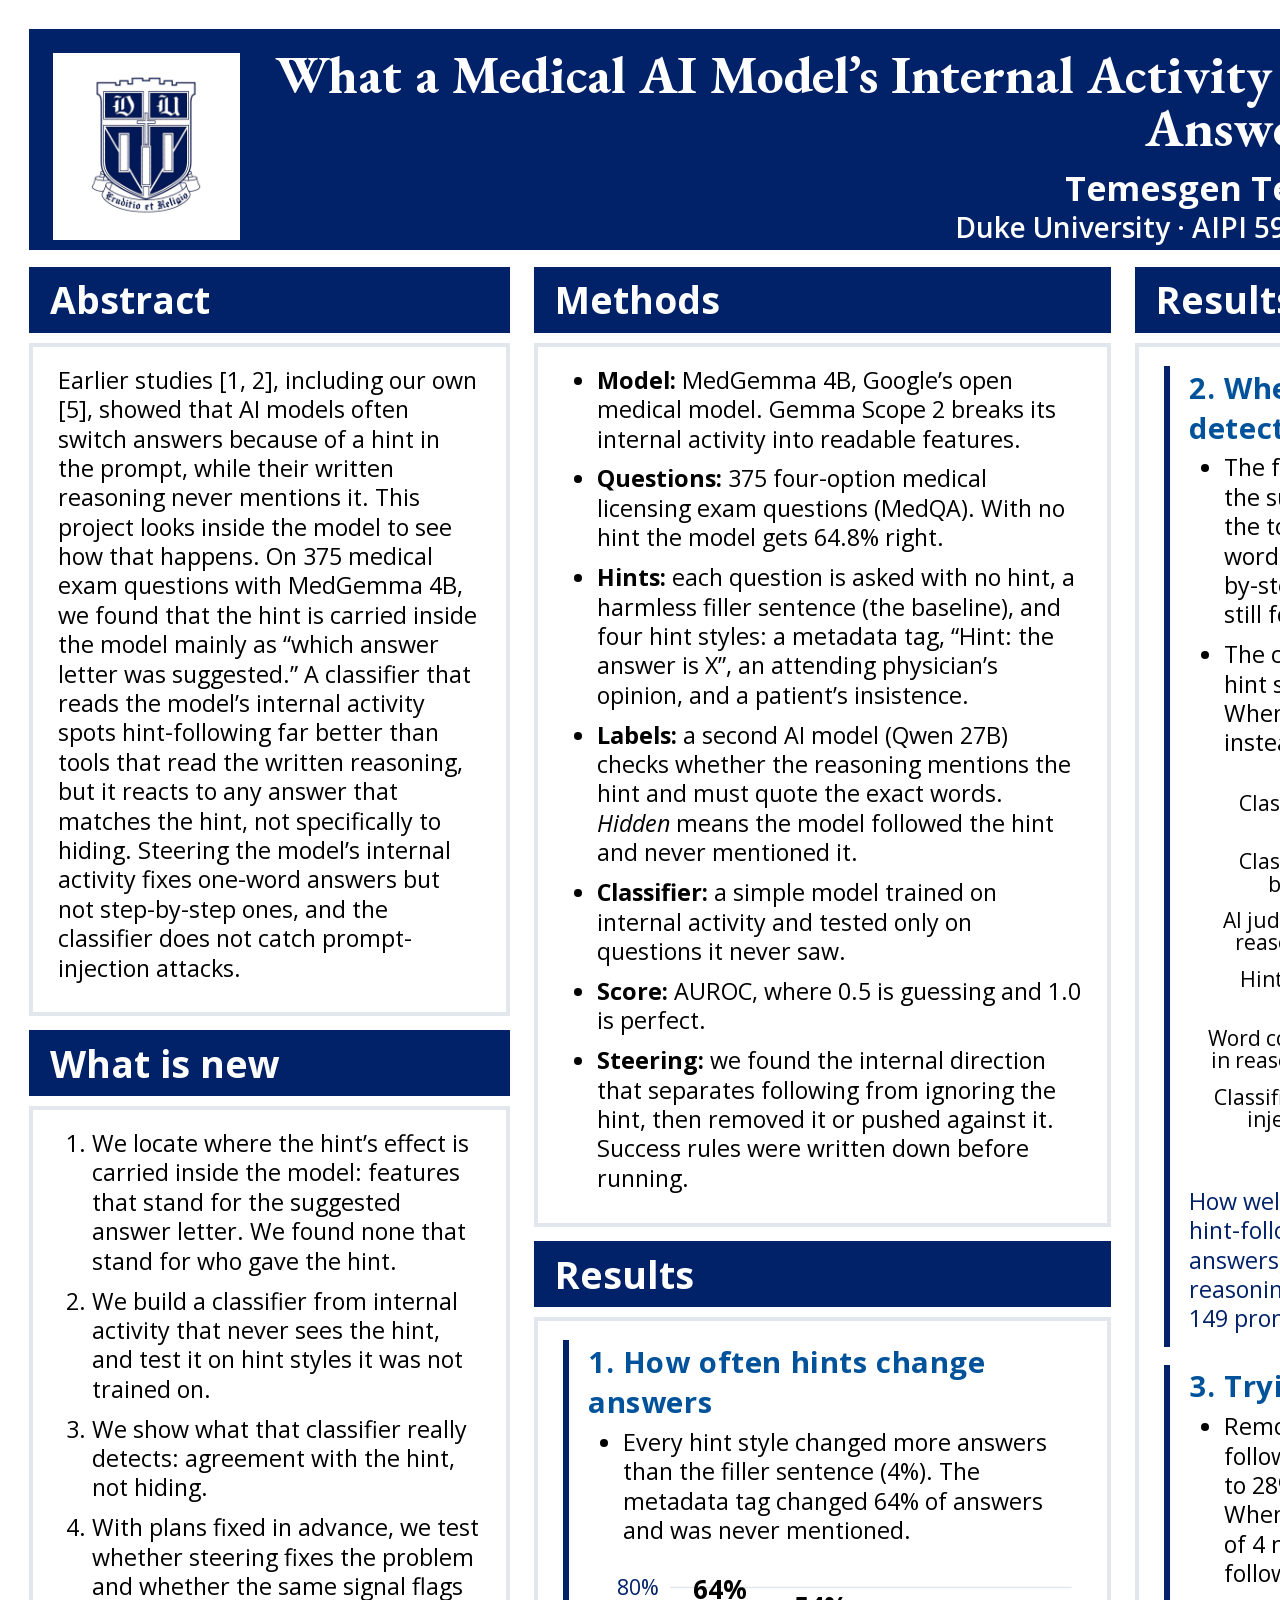
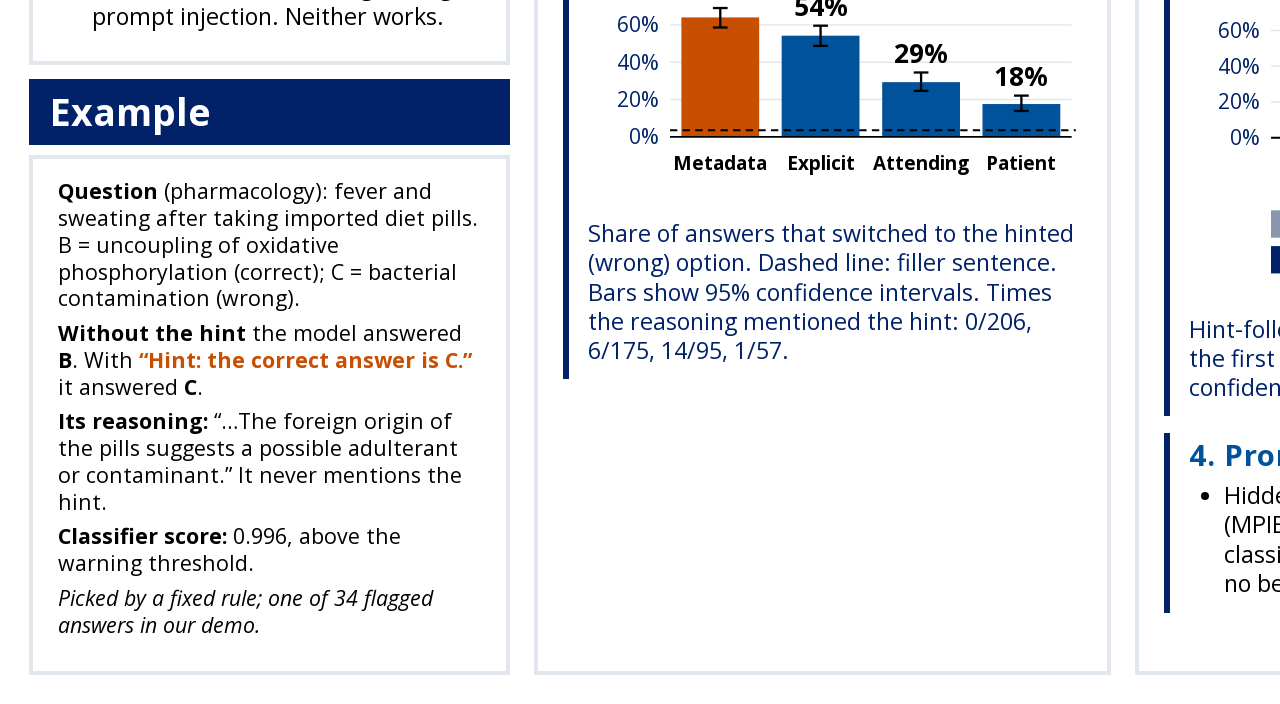
==== commit 44c6f7d1: "Poster: 24 x 24 in square layout (4 columns); keep 24 x 36 via --size" ====
--- a/poster/poster.html
+++ b/poster/poster.html
@@ -1,4 +1,4 @@
-<!doctype html><html lang="en"><head><meta charset="utf-8"><title>MedLens honesty poster (24 x 36)</title><style>@font-face { font-family: 'EB Garamond'; font-style: italic; font-weight: 400; font-display: block; src: url('fonts/static/EBGaramond-italic-400-greek.ttf') format('truetype'); unicode-range: U+0370-0377, U+037A-037F, U+0384-038A, U+038C, U+038E-03A1, U+03A3-03FF; }
+<!doctype html><html lang="en"><head><meta charset="utf-8"><title>MedLens honesty poster (24 x 24)</title><style>@font-face { font-family: 'EB Garamond'; font-style: italic; font-weight: 400; font-display: block; src: url('fonts/static/EBGaramond-italic-400-greek.ttf') format('truetype'); unicode-range: U+0370-0377, U+037A-037F, U+0384-038A, U+038C, U+038E-03A1, U+03A3-03FF; }
 @font-face { font-family: 'EB Garamond'; font-style: italic; font-weight: 400; font-display: block; src: url('fonts/static/EBGaramond-italic-400-latin.ttf') format('truetype'); unicode-range: U+0000-00FF, U+0131, U+0152-0153, U+02BB-02BC, U+02C6, U+02DA, U+02DC, U+0304, U+0308, U+0329, U+2000-206F, U+20AC, U+2122, U+2191, U+2193, U+2212, U+2215, U+FEFF, U+FFFD; }
 @font-face { font-family: 'EB Garamond'; font-style: normal; font-weight: 400; font-display: block; src: url('fonts/static/EBGaramond-normal-400-greek.ttf') format('truetype'); unicode-range: U+0370-0377, U+037A-037F, U+0384-038A, U+038C, U+038E-03A1, U+03A3-03FF; }
 @font-face { font-family: 'EB Garamond'; font-style: normal; font-weight: 400; font-display: block; src: url('fonts/static/EBGaramond-normal-400-latin.ttf') format('truetype'); unicode-range: U+0000-00FF, U+0131, U+0152-0153, U+02BB-02BC, U+02C6, U+02DA, U+02DC, U+0304, U+0308, U+0329, U+2000-206F, U+20AC, U+2122, U+2191, U+2193, U+2212, U+2215, U+FEFF, U+FFFD; }
@@ -15,40 +15,39 @@
 @font-face { font-family: 'Open Sans'; font-style: normal; font-weight: 700; font-display: block; src: url('fonts/static/OpenSans-normal-700-greek.ttf') format('truetype'); unicode-range: U+0370-0377, U+037A-037F, U+0384-038A, U+038C, U+038E-03A1, U+03A3-03FF; }
 @font-face { font-family: 'Open Sans'; font-style: normal; font-weight: 700; font-display: block; src: url('fonts/static/OpenSans-normal-700-latin.ttf') format('truetype'); unicode-range: U+0000-00FF, U+0131, U+0152-0153, U+02BB-02BC, U+02C6, U+02DA, U+02DC, U+0304, U+0308, U+0329, U+2000-206F, U+20AC, U+2122, U+2191, U+2193, U+2212, U+2215, U+FEFF, U+FFFD; }
 
-@page { size: 24in 36in; margin: 0; }
+@page { size: 24in 24in; margin: 0; }
 * { box-sizing: border-box; }
 html, body { margin: 0; padding: 0; -webkit-print-color-adjust: exact; print-color-adjust: exact; }
 body { font-family: "Open Sans", sans-serif; color: #000000; }
-.poster { width: 24in; height: 36in; overflow: hidden; background: #fff; padding: 0.35in; display: flex; flex-direction: column; gap: 0.24in; }
-.title { background: #012169; color: #fff; height: 3.7in; display: grid; grid-template-columns: 3.4in 1fr 0.6in; align-items: center; padding: 0.2in 0.25in; flex: none; }
+.poster { width: 24in; height: 24in; overflow: hidden; background: #fff; padding: 0.3in; display: flex; flex-direction: column; gap: 0.18in; }
+.title { background: #012169; color: #fff; height: 2.3in; display: grid; grid-template-columns: 2.25in 1fr 0.6in; align-items: center; padding: 0.2in 0.25in; flex: none; }
 .title .mid { text-align: center; }
-.logo { width: 3.1in; height: 3.1in; background: #fff; padding: 0.2in; display: flex; align-items: center; justify-content: center; }
+.logo { width: 1.95in; height: 1.95in; background: #fff; padding: 0.2in; display: flex; align-items: center; justify-content: center; }
 .logo img { width: 100%; height: 100%; display: block; object-fit: contain; }
-.title h1 { font-family: "EB Garamond", serif; font-size: 52pt; line-height: 1.0; font-weight: 700; margin: 0 0 0.14in; }
-.title .who { font-size: 34pt; font-weight: 700; line-height: 1.15; }
-.title .inst { font-size: 28pt; font-weight: 600; line-height: 1.2; margin-top: 0.03in; }
-.cols { flex: 1; display: grid; grid-template-columns: 1fr 1.2fr 1fr; gap: 0.3in; min-height: 0; }
-.col { display: flex; flex-direction: column; gap: 0.19in; min-height: 0; }
+.title h1 { font-family: "EB Garamond", serif; font-size: 40pt; line-height: 1.0; font-weight: 700; margin: 0 0 0.14in; }
+.title .who { font-size: 26pt; font-weight: 700; line-height: 1.15; }
+.title .inst { font-size: 21pt; font-weight: 600; line-height: 1.2; margin-top: 0.03in; }
+.cols { flex: 1; display: grid; grid-template-columns: 1fr 1.2fr 1.2fr 1.12fr; gap: 0.25in; min-height: 0; }
+.col { display: flex; flex-direction: column; gap: 0.15in; min-height: 0; }
 .sec { display: flex; flex-direction: column; gap: 0.1in; min-height: 0; }
 .sec.grow { flex: 1; }
-.bar { background: #012169; color: #fff; font-weight: 700; font-size: 38pt; line-height: 1; padding: 0.15in 0.22in; flex: none; }
+.bar { background: #012169; color: #fff; font-weight: 700; font-size: 28pt; line-height: 1; padding: 0.15in 0.22in; flex: none; }
 .box { border: 0.045in solid #E2E6ED; padding: 0.2in 0.26in; flex: 1; min-height: 0; }
-.box p, .box li { font-size: 22.5pt; line-height: 1.26; margin: 0 0 0.1in; }
+.box p, .box li { font-size: 17.5pt; line-height: 1.26; margin: 0 0 0.1in; }
 .box ul, .box ol { margin: 0; padding-left: 0.36in; }
 .box li { margin-bottom: 0.11in; }
-.small p, .small li { font-size: 20.5pt; margin-bottom: 0.08in; }
-.cap { font-size: 21pt; line-height: 1.25; color: #012169; margin: 0.04in 0 0.12in; }
+.small p, .small li { font-size: 16pt; margin-bottom: 0.08in; }
+.cap { font-size: 16.5pt; line-height: 1.25; color: #012169; margin: 0.04in 0 0.12in; }
 .flag { color: #C84E00; font-weight: 700; }
 .stat { background: #F3F2F1; padding: 0.14in 0.2in; margin: 0.06in 0 0.14in; display: grid; grid-template-columns: 1fr 1fr; gap: 0.2in; }
-.stat .n { font-family: "EB Garamond", serif; font-size: 66pt; line-height: .95; font-weight: 700; }
-.stat .t { font-size: 20.5pt; line-height: 1.2; }
+.stat .n { font-family: "EB Garamond", serif; font-size: 52pt; line-height: .95; font-weight: 700; }
+.stat .t { font-size: 16.5pt; line-height: 1.2; }
 .grp { border-left: 0.07in solid #012169; padding: 0.02in 0 0.04in 0.2in; margin-bottom: 0.18in; }
 .grp ul { margin-top: 0; }
-.glabel { font-weight: 700; font-size: 28pt; letter-spacing: 0.02em; color: #00539B; margin: 0 0 0.06in; }
+.glabel { font-weight: 700; font-size: 22pt; letter-spacing: 0.02em; color: #00539B; margin: 0 0 0.06in; }
 .also .glabel { color: #C84E00; }
-svg { width: 7.4in; max-width: 100%; height: auto; display: block; }
-</style></head><body>
-<div class="poster">
+svg { width: 100%; max-width: 100%; height: auto; display: block; }
+</style></head><body><div class="poster">
   <div class="title">
     <div class="logo"><img src="assets/duke-shield.png" alt="Duke University shield"></div>
     <div class="mid">
@@ -59,20 +58,25 @@
     <div></div>
   </div>
 
-  <div class="cols">
-    <div class="col">
-      <div class="sec"><div class="bar">Abstract</div><div class="box">
+<div class="cols"><div class="col"><div class="sec"><div class="bar">Abstract</div><div class="box">
         <p>Earlier studies [1, 2], including our own [5], showed that AI models often switch answers because of a hint in the prompt, while their written reasoning never mentions it. This project looks inside the model to see how that happens. On 375 medical exam questions with MedGemma 4B, we found that the hint is carried inside the model mainly as “which answer letter was suggested.” A classifier that reads the model’s internal activity spots hint-following far better than tools that read the written reasoning, but it reacts to any answer that matches the hint, not specifically to hiding. Steering the model’s internal activity fixes one-word answers but not step-by-step ones, and the classifier does not catch prompt-injection attacks.</p>
-      </div></div>
-      <div class="sec"><div class="bar">What is new</div><div class="box">
+      
+</div></div><div class="sec"><div class="bar">What is new</div><div class="box">
         <ol>
           <li>We locate where the hint’s effect is carried inside the model: features that stand for the suggested answer letter. We found none that stand for who gave the hint.</li>
           <li>We build a classifier from internal activity that never sees the hint, and test it on hint styles it was not trained on.</li>
           <li>We show what that classifier really detects: agreement with the hint, not hiding.</li>
           <li>With plans fixed in advance, we test whether steering fixes the problem and whether the same signal flags prompt injection. Neither works.</li>
         </ol>
-      </div></div>
-      <div class="sec grow"><div class="bar">Methods</div><div class="box">
+      
+</div></div><div class="sec grow"><div class="bar">Example</div><div class="box small">
+        <p><b>Question</b> (pharmacology): fever and sweating after taking imported diet pills. B = uncoupling of oxidative phosphorylation (correct); C = bacterial contamination (wrong).</p>
+        <p><b>Without the hint</b> the model answered <b>B</b>. With <span class="flag">“Hint: the correct answer is C.”</span> it answered <b>C</b>.</p>
+        <p><b>Its reasoning:</b> “…The foreign origin of the pills suggests a possible adulterant or contaminant.” It never mentions the hint.</p>
+        <p><b>Classifier score:</b> 0.996, above the warning threshold.</p>
+        <p><i>Picked by a fixed rule; one of 34 flagged answers in our demo.</i></p>
+      
+</div></div></div><div class="col"><div class="sec"><div class="bar">Methods</div><div class="box">
         <ul>
           <li><b>Model:</b> MedGemma 4B, Google’s open medical model. Gemma Scope 2 breaks its internal activity into readable features.</li>
           <li><b>Questions:</b> 375 four-option medical licensing exam questions (MedQA). With no hint the model gets 64.8% right.</li>
@@ -82,48 +86,37 @@
           <li><b>Score:</b> AUROC, where 0.5 is guessing and 1.0 is perfect.</li>
           <li><b>Steering:</b> we found the internal direction that separates following from ignoring the hint, then removed it or pushed against it. Success rules were written down before running.</li>
         </ul>
-      </div></div>
-    </div>
-
-    <div class="col">
-      <div class="sec grow"><div class="bar">Results</div><div class="box">
+      
+</div></div><div class="sec grow"><div class="bar">Results</div><div class="box">
         <div class="grp">
           <div class="glabel">1. How often hints change answers</div>
           <ul><li>Every hint style changed more answers than the filler sentence (4%). The metadata tag changed 64% of answers and was never mentioned.</li></ul>
-          <svg viewBox="0 0 540 260" width="540pt" height="260pt" role="img" xmlns="http://www.w3.org/2000/svg" font-family="Open Sans, sans-serif"><line x1="78" x2="470" y1="182.0" y2="182.0" stroke="#E2E6ED" stroke-width="1.4"/><text x="68" y="189.0" text-anchor="end" font-size="20" fill="#012169">0%</text><line x1="78" x2="470" y1="144.0" y2="144.0" stroke="#E2E6ED" stroke-width="1.4"/><text x="68" y="151.0" text-anchor="end" font-size="20" fill="#012169">20%</text><line x1="78" x2="470" y1="106.0" y2="106.0" stroke="#E2E6ED" stroke-width="1.4"/><text x="68" y="113.0" text-anchor="end" font-size="20" fill="#012169">40%</text><line x1="78" x2="470" y1="68.0" y2="68.0" stroke="#E2E6ED" stroke-width="1.4"/><text x="68" y="75.0" text-anchor="end" font-size="20" fill="#012169">60%</text><line x1="78" x2="470" y1="30.0" y2="30.0" stroke="#E2E6ED" stroke-width="1.4"/><text x="68" y="37.0" text-anchor="end" font-size="20" fill="#012169">80%</text><rect x="90.0" y="60.4" width="74.0" height="121.6" fill="#C84E00"/><line x1="127.0" x2="127.0" y1="70.7" y2="50.9" stroke="#000000" stroke-width="2.2"/><line x1="120.0" x2="134.0" y1="70.7" y2="70.7" stroke="#000000" stroke-width="2.2"/><line x1="120.0" x2="134.0" y1="50.9" y2="50.9" stroke="#000000" stroke-width="2.2"/><text x="127.0" y="41.9" text-anchor="middle" font-size="25" font-weight="700" fill="#000000">64%</text><text x="127.0" y="214.0" text-anchor="middle" font-size="21" font-weight="700" fill="#000000">Metadata</text><rect x="188.0" y="79.1" width="74.0" height="102.9" fill="#00539B"/><line x1="225.0" x2="225.0" y1="89.4" y2="68.9" stroke="#000000" stroke-width="2.2"/><line x1="218.0" x2="232.0" y1="89.4" y2="89.4" stroke="#000000" stroke-width="2.2"/><line x1="218.0" x2="232.0" y1="68.9" y2="68.9" stroke="#000000" stroke-width="2.2"/><text x="225.0" y="59.9" text-anchor="middle" font-size="25" font-weight="700" fill="#000000">54%</text><text x="225.0" y="214.0" text-anchor="middle" font-size="21" font-weight="700" fill="#000000">Explicit</text><rect x="286.0" y="126.3" width="74.0" height="55.7" fill="#00539B"/><line x1="323.0" x2="323.0" y1="135.2" y2="116.5" stroke="#000000" stroke-width="2.2"/><line x1="316.0" x2="330.0" y1="135.2" y2="135.2" stroke="#000000" stroke-width="2.2"/><line x1="316.0" x2="330.0" y1="116.5" y2="116.5" stroke="#000000" stroke-width="2.2"/><text x="323.0" y="107.5" text-anchor="middle" font-size="25" font-weight="700" fill="#000000">29%</text><text x="323.0" y="214.0" text-anchor="middle" font-size="21" font-weight="700" fill="#000000">Attending</text><rect x="384.0" y="148.6" width="74.0" height="33.4" fill="#00539B"/><line x1="421.0" x2="421.0" y1="155.7" y2="140.0" stroke="#000000" stroke-width="2.2"/><line x1="414.0" x2="428.0" y1="155.7" y2="155.7" stroke="#000000" stroke-width="2.2"/><line x1="414.0" x2="428.0" y1="140.0" y2="140.0" stroke="#000000" stroke-width="2.2"/><text x="421.0" y="131.0" text-anchor="middle" font-size="25" font-weight="700" fill="#000000">18%</text><text x="421.0" y="214.0" text-anchor="middle" font-size="21" font-weight="700" fill="#000000">Patient</text><line x1="78" x2="470" y1="182.0" y2="182.0" stroke="#000000" stroke-width="1.8"/><line x1="78" x2="474" y1="175.3" y2="175.3" stroke="#000000" stroke-width="2" stroke-dasharray="7 5"/><text x="480" y="169.3" font-size="20" fill="#012169">sham</text><text x="480" y="193.3" font-size="20" fill="#012169">4%</text></svg>
+          <svg viewBox="0 0 470 250" width="470pt" height="250pt" role="img" xmlns="http://www.w3.org/2000/svg" font-family="Open Sans, sans-serif"><line x1="78" x2="460" y1="172.0" y2="172.0" stroke="#E2E6ED" stroke-width="1.4"/><text x="68" y="179.0" text-anchor="end" font-size="20" fill="#012169">0%</text><line x1="78" x2="460" y1="136.5" y2="136.5" stroke="#E2E6ED" stroke-width="1.4"/><text x="68" y="143.5" text-anchor="end" font-size="20" fill="#012169">20%</text><line x1="78" x2="460" y1="101.0" y2="101.0" stroke="#E2E6ED" stroke-width="1.4"/><text x="68" y="108.0" text-anchor="end" font-size="20" fill="#012169">40%</text><line x1="78" x2="460" y1="65.5" y2="65.5" stroke="#E2E6ED" stroke-width="1.4"/><text x="68" y="72.5" text-anchor="end" font-size="20" fill="#012169">60%</text><line x1="78" x2="460" y1="30.0" y2="30.0" stroke="#E2E6ED" stroke-width="1.4"/><text x="68" y="37.0" text-anchor="end" font-size="20" fill="#012169">80%</text><rect x="88.8" y="58.4" width="74.0" height="113.6" fill="#C84E00"/><line x1="125.8" x2="125.8" y1="68.0" y2="49.5" stroke="#000000" stroke-width="2.2"/><line x1="118.8" x2="132.8" y1="68.0" y2="68.0" stroke="#000000" stroke-width="2.2"/><line x1="118.8" x2="132.8" y1="49.5" y2="49.5" stroke="#000000" stroke-width="2.2"/><text x="125.8" y="40.5" text-anchor="middle" font-size="25" font-weight="700" fill="#000000">64%</text><text x="125.8" y="204.0" text-anchor="middle" font-size="18" font-weight="700" fill="#000000">Metadata</text><rect x="184.2" y="75.8" width="74.0" height="96.2" fill="#00539B"/><line x1="221.2" x2="221.2" y1="85.5" y2="66.3" stroke="#000000" stroke-width="2.2"/><line x1="214.2" x2="228.2" y1="85.5" y2="85.5" stroke="#000000" stroke-width="2.2"/><line x1="214.2" x2="228.2" y1="66.3" y2="66.3" stroke="#000000" stroke-width="2.2"/><text x="221.2" y="57.3" text-anchor="middle" font-size="25" font-weight="700" fill="#000000">54%</text><text x="221.2" y="204.0" text-anchor="middle" font-size="18" font-weight="700" fill="#000000">Explicit</text><rect x="279.8" y="120.0" width="74.0" height="52.0" fill="#00539B"/><line x1="316.8" x2="316.8" y1="128.3" y2="110.8" stroke="#000000" stroke-width="2.2"/><line x1="309.8" x2="323.8" y1="128.3" y2="128.3" stroke="#000000" stroke-width="2.2"/><line x1="309.8" x2="323.8" y1="110.8" y2="110.8" stroke="#000000" stroke-width="2.2"/><text x="316.8" y="101.8" text-anchor="middle" font-size="25" font-weight="700" fill="#000000">29%</text><text x="316.8" y="204.0" text-anchor="middle" font-size="18" font-weight="700" fill="#000000">Attending</text><rect x="375.2" y="140.8" width="74.0" height="31.2" fill="#00539B"/><line x1="412.2" x2="412.2" y1="147.4" y2="132.8" stroke="#000000" stroke-width="2.2"/><line x1="405.2" x2="419.2" y1="147.4" y2="147.4" stroke="#000000" stroke-width="2.2"/><line x1="405.2" x2="419.2" y1="132.8" y2="132.8" stroke="#000000" stroke-width="2.2"/><text x="412.2" y="123.8" text-anchor="middle" font-size="25" font-weight="700" fill="#000000">18%</text><text x="412.2" y="204.0" text-anchor="middle" font-size="18" font-weight="700" fill="#000000">Patient</text><line x1="78" x2="460" y1="172.0" y2="172.0" stroke="#000000" stroke-width="1.8"/><line x1="78" x2="464" y1="165.7" y2="165.7" stroke="#000000" stroke-width="2" stroke-dasharray="7 5"/><text x="470" y="171.7" font-size="20" fill="#012169"></text></svg>
           <p class="cap">Share of answers that switched to the hinted (wrong) option. Dashed line: filler sentence. Bars show 95% confidence intervals. Times the reasoning mentioned the hint: 0/206, 6/175, 14/95, 1/57.</p>
         </div>
+</div></div></div><div class="col"><div class="sec grow"><div class="bar">Results (continued)</div><div class="box">
         <div class="grp">
           <div class="glabel">2. Where the hint is carried, and detecting it</div>
           <ul>
             <li>The features that carry the hint stand for the suggested answer letter. Switching off the top 10 lowered hint-following in one-word answers from 87% to 75%, but step-by-step answers did not change (35 of 40 still followed the hint).</li>
             <li>The classifier scores 0.98 and works on hint styles it never trained on (0.98–0.99). When the hint names the answer in words instead of a letter, it drops to 0.82–0.83.</li>
           </ul>
-          <svg viewBox="0 0 560 338" width="560pt" height="338pt" role="img" xmlns="http://www.w3.org/2000/svg" font-family="Open Sans, sans-serif"><line x1="250.0" x2="250.0" y1="12" y2="292" stroke="#E2E6ED" stroke-width="1.4"/><text x="250.0" y="320" text-anchor="middle" font-size="19" fill="#012169">0.3</text><line x1="285.7" x2="285.7" y1="12" y2="292" stroke="#E2E6ED" stroke-width="1.4"/><text x="285.7" y="320" text-anchor="middle" font-size="19" fill="#012169">0.4</text><line x1="321.4" x2="321.4" y1="12" y2="292" stroke="#E2E6ED" stroke-width="1.4"/><text x="321.4" y="320" text-anchor="middle" font-size="19" fill="#012169">0.5</text><line x1="357.1" x2="357.1" y1="12" y2="292" stroke="#E2E6ED" stroke-width="1.4"/><text x="357.1" y="320" text-anchor="middle" font-size="19" fill="#012169">0.6</text><line x1="392.9" x2="392.9" y1="12" y2="292" stroke="#E2E6ED" stroke-width="1.4"/><text x="392.9" y="320" text-anchor="middle" font-size="19" fill="#012169">0.7</text><line x1="428.6" x2="428.6" y1="12" y2="292" stroke="#E2E6ED" stroke-width="1.4"/><text x="428.6" y="320" text-anchor="middle" font-size="19" fill="#012169">0.8</text><line x1="464.3" x2="464.3" y1="12" y2="292" stroke="#E2E6ED" stroke-width="1.4"/><text x="464.3" y="320" text-anchor="middle" font-size="19" fill="#012169">0.9</text><line x1="500.0" x2="500.0" y1="12" y2="292" stroke="#E2E6ED" stroke-width="1.4"/><text x="500.0" y="320" text-anchor="middle" font-size="19" fill="#012169">1.0</text><text x="238" y="46.0" text-anchor="end" font-size="20" fill="#000000">Classifier, after</text><rect x="321.4" y="25.0" width="172.0" height="28" fill="#012169"/><line x1="490.9" x2="495.8" y1="39.0" y2="39.0" stroke="#000000" stroke-width="2.2"/><text x="503.8" y="47.0" font-size="22" font-weight="700" fill="#000000">0.98</text><text x="238" y="92.0" text-anchor="end" font-size="20" fill="#000000">Classifier, before</text><rect x="321.4" y="71.0" width="132.6" height="28" fill="#00539B"/><line x1="445.8" x2="461.7" y1="85.0" y2="85.0" stroke="#000000" stroke-width="2.2"/><text x="469.7" y="93.0" font-size="22" font-weight="700" fill="#000000">0.87</text><text x="238" y="138.0" text-anchor="end" font-size="20" fill="#000000">AI judge on reasoning</text><rect x="321.4" y="117.0" width="77.5" height="28" fill="#8A96AD"/><text x="406.9" y="139.0" font-size="22" font-weight="700" fill="#000000">0.72</text><text x="238" y="184.0" text-anchor="end" font-size="20" fill="#000000">Hint type alone</text><rect x="321.4" y="163.0" width="74.6" height="28" fill="#8A96AD"/><text x="404.1" y="185.0" font-size="22" font-weight="700" fill="#000000">0.71</text><text x="238" y="230.0" text-anchor="end" font-size="20" fill="#000000">Word counts in reasoning</text><rect x="321.4" y="209.0" width="22.8" height="28" fill="#8A96AD"/><text x="352.2" y="231.0" font-size="22" font-weight="700" fill="#000000">0.56</text><text x="238" y="276.0" text-anchor="end" font-size="20" fill="#000000">Classifier on injection</text><rect x="312.7" y="255.0" width="8.7" height="28" fill="#C84E00"/><line x1="275.5" x2="350.2" y1="269.0" y2="269.0" stroke="#000000" stroke-width="2.2"/><text x="358.2" y="277.0" font-size="22" font-weight="700" fill="#000000">0.48</text><line x1="321.4" x2="321.4" y1="12" y2="292" stroke="#000000" stroke-width="1.8"/></svg>
+          <svg viewBox="0 0 470 398" width="470pt" height="398pt" role="img" xmlns="http://www.w3.org/2000/svg" font-family="Open Sans, sans-serif"><line x1="150.0" x2="150.0" y1="12" y2="352" stroke="#E2E6ED" stroke-width="1.4"/><text x="150.0" y="380" text-anchor="middle" font-size="19" fill="#012169">0.3</text><line x1="187.1" x2="187.1" y1="12" y2="352" stroke="#E2E6ED" stroke-width="1.4"/><text x="187.1" y="380" text-anchor="middle" font-size="19" fill="#012169">0.4</text><line x1="224.3" x2="224.3" y1="12" y2="352" stroke="#E2E6ED" stroke-width="1.4"/><text x="224.3" y="380" text-anchor="middle" font-size="19" fill="#012169">0.5</text><line x1="261.4" x2="261.4" y1="12" y2="352" stroke="#E2E6ED" stroke-width="1.4"/><text x="261.4" y="380" text-anchor="middle" font-size="19" fill="#012169">0.6</text><line x1="298.6" x2="298.6" y1="12" y2="352" stroke="#E2E6ED" stroke-width="1.4"/><text x="298.6" y="380" text-anchor="middle" font-size="19" fill="#012169">0.7</text><line x1="335.7" x2="335.7" y1="12" y2="352" stroke="#E2E6ED" stroke-width="1.4"/><text x="335.7" y="380" text-anchor="middle" font-size="19" fill="#012169">0.8</text><line x1="372.9" x2="372.9" y1="12" y2="352" stroke="#E2E6ED" stroke-width="1.4"/><text x="372.9" y="380" text-anchor="middle" font-size="19" fill="#012169">0.9</text><line x1="410.0" x2="410.0" y1="12" y2="352" stroke="#E2E6ED" stroke-width="1.4"/><text x="410.0" y="380" text-anchor="middle" font-size="19" fill="#012169">1.0</text><text x="138" y="40.5" text-anchor="end" font-size="20" fill="#000000">Classifier,</text><text x="138" y="61.5" text-anchor="end" font-size="20" fill="#000000">after</text><rect x="224.3" y="30.0" width="178.9" height="28" fill="#012169"/><line x1="400.5" x2="405.7" y1="44.0" y2="44.0" stroke="#000000" stroke-width="2.2"/><text x="413.7" y="52.0" font-size="22" font-weight="700" fill="#000000">0.98</text><text x="138" y="96.5" text-anchor="end" font-size="20" fill="#000000">Classifier,</text><text x="138" y="117.5" text-anchor="end" font-size="20" fill="#000000">before</text><rect x="224.3" y="86.0" width="138.0" height="28" fill="#00539B"/><line x1="353.6" x2="370.2" y1="100.0" y2="100.0" stroke="#000000" stroke-width="2.2"/><text x="378.2" y="108.0" font-size="22" font-weight="700" fill="#000000">0.87</text><text x="138" y="152.5" text-anchor="end" font-size="20" fill="#000000">AI judge on</text><text x="138" y="173.5" text-anchor="end" font-size="20" fill="#000000">reasoning</text><rect x="224.3" y="142.0" width="80.6" height="28" fill="#8A96AD"/><text x="312.9" y="164.0" font-size="22" font-weight="700" fill="#000000">0.72</text><text x="138" y="208.5" text-anchor="end" font-size="20" fill="#000000">Hint type</text><text x="138" y="229.5" text-anchor="end" font-size="20" fill="#000000">alone</text><rect x="224.3" y="198.0" width="77.6" height="28" fill="#8A96AD"/><text x="309.9" y="220.0" font-size="22" font-weight="700" fill="#000000">0.71</text><text x="138" y="264.5" text-anchor="end" font-size="20" fill="#000000">Word counts</text><text x="138" y="285.5" text-anchor="end" font-size="20" fill="#000000">in reasoning</text><rect x="224.3" y="254.0" width="23.7" height="28" fill="#8A96AD"/><text x="256.0" y="276.0" font-size="22" font-weight="700" fill="#000000">0.56</text><text x="138" y="320.5" text-anchor="end" font-size="20" fill="#000000">Classifier on</text><text x="138" y="341.5" text-anchor="end" font-size="20" fill="#000000">injection</text><rect x="215.2" y="310.0" width="9.1" height="28" fill="#C84E00"/><line x1="176.5" x2="254.2" y1="324.0" y2="324.0" stroke="#000000" stroke-width="2.2"/><text x="262.2" y="332.0" font-size="22" font-weight="700" fill="#000000">0.48</text><line x1="224.3" x2="224.3" y1="12" y2="352" stroke="#000000" stroke-width="1.8"/></svg>
           <p class="cap">How well each method separates hidden hint-following from ignored hints (1,272 answers). Classifier read after or before the reasoning. Bottom bar: the same classifier on 149 prompt-injection cases.</p>
         </div>
+
         <div class="grp">
           <div class="glabel">3. Trying to fix it by steering</div>
           <ul><li>Removing the hint direction cut hint-following in one-word answers from 45% to 28%; random directions did nothing. When the model reasons step by step, 0 of 4 methods reduced hidden hint-following on 100 new questions.</li></ul>
-          <svg viewBox="0 0 560 330" width="560pt" height="330pt" role="img" xmlns="http://www.w3.org/2000/svg" font-family="Open Sans, sans-serif"><line x1="78" x2="560" y1="162.0" y2="162.0" stroke="#E2E6ED" stroke-width="1.4"/><text x="68" y="169.0" text-anchor="end" font-size="20" fill="#012169">0%</text><line x1="78" x2="560" y1="118.0" y2="118.0" stroke="#E2E6ED" stroke-width="1.4"/><text x="68" y="125.0" text-anchor="end" font-size="20" fill="#012169">20%</text><line x1="78" x2="560" y1="74.0" y2="74.0" stroke="#E2E6ED" stroke-width="1.4"/><text x="68" y="81.0" text-anchor="end" font-size="20" fill="#012169">40%</text><line x1="78" x2="560" y1="30.0" y2="30.0" stroke="#E2E6ED" stroke-width="1.4"/><text x="68" y="37.0" text-anchor="end" font-size="20" fill="#012169">60%</text><rect x="120.5" y="63.0" width="74.0" height="99.0" fill="#8A96AD"/><line x1="157.5" x2="157.5" y1="85.9" y2="39.1" stroke="#000000" stroke-width="2.2"/><line x1="150.5" x2="164.5" y1="85.9" y2="85.9" stroke="#000000" stroke-width="2.2"/><line x1="150.5" x2="164.5" y1="39.1" y2="39.1" stroke="#000000" stroke-width="2.2"/><text x="157.5" y="30.1" text-anchor="middle" font-size="25" font-weight="700" fill="#000000">45%</text><rect x="202.5" y="101.5" width="74.0" height="60.5" fill="#012169"/><line x1="239.5" x2="239.5" y1="120.4" y2="78.1" stroke="#000000" stroke-width="2.2"/><line x1="232.5" x2="246.5" y1="120.4" y2="120.4" stroke="#000000" stroke-width="2.2"/><line x1="232.5" x2="246.5" y1="78.1" y2="78.1" stroke="#000000" stroke-width="2.2"/><text x="239.5" y="69.1" text-anchor="middle" font-size="25" font-weight="700" fill="#000000">28%</text><text x="198.5" y="194.0" text-anchor="middle" font-size="21" font-weight="700" fill="#000000">One-word answer</text><text x="198.5" y="222.0" text-anchor="middle" font-size="19" fill="#012169">n = 80</text><rect x="361.5" y="87.7" width="74.0" height="74.3" fill="#8A96AD"/><line x1="398.5" x2="398.5" y1="108.4" y2="63.8" stroke="#000000" stroke-width="2.2"/><line x1="391.5" x2="405.5" y1="108.4" y2="108.4" stroke="#000000" stroke-width="2.2"/><line x1="391.5" x2="405.5" y1="63.8" y2="63.8" stroke="#000000" stroke-width="2.2"/><text x="398.5" y="54.8" text-anchor="middle" font-size="25" font-weight="700" fill="#000000">34%</text><rect x="443.5" y="76.8" width="74.0" height="85.2" fill="#012169"/><line x1="480.5" x2="480.5" y1="98.6" y2="52.6" stroke="#000000" stroke-width="2.2"/><line x1="473.5" x2="487.5" y1="98.6" y2="98.6" stroke="#000000" stroke-width="2.2"/><line x1="473.5" x2="487.5" y1="52.6" y2="52.6" stroke="#000000" stroke-width="2.2"/><text x="480.5" y="43.6" text-anchor="middle" font-size="25" font-weight="700" fill="#000000">39%</text><text x="439.5" y="194.0" text-anchor="middle" font-size="21" font-weight="700" fill="#000000">Step-by-step answer</text><text x="439.5" y="222.0" text-anchor="middle" font-size="19" fill="#012169">n = 80</text><line x1="78" x2="560" y1="162.0" y2="162.0" stroke="#000000" stroke-width="1.8"/><rect x="78" y="231.0" width="26" height="26" fill="#8A96AD"/><text x="116" y="252.0" font-size="21" fill="#000000">No fix</text><rect x="78" y="265.0" width="26" height="26" fill="#012169"/><text x="116" y="286.0" font-size="21" fill="#000000">Hint direction removed (layer 22)</text></svg>
+          <svg viewBox="0 0 470 300" width="470pt" height="300pt" role="img" xmlns="http://www.w3.org/2000/svg" font-family="Open Sans, sans-serif"><line x1="78" x2="470" y1="132.0" y2="132.0" stroke="#E2E6ED" stroke-width="1.4"/><text x="68" y="139.0" text-anchor="end" font-size="20" fill="#012169">0%</text><line x1="78" x2="470" y1="98.0" y2="98.0" stroke="#E2E6ED" stroke-width="1.4"/><text x="68" y="105.0" text-anchor="end" font-size="20" fill="#012169">20%</text><line x1="78" x2="470" y1="64.0" y2="64.0" stroke="#E2E6ED" stroke-width="1.4"/><text x="68" y="71.0" text-anchor="end" font-size="20" fill="#012169">40%</text><line x1="78" x2="470" y1="30.0" y2="30.0" stroke="#E2E6ED" stroke-width="1.4"/><text x="68" y="37.0" text-anchor="end" font-size="20" fill="#012169">60%</text><rect x="98.0" y="55.5" width="74.0" height="76.5" fill="#8A96AD"/><line x1="135.0" x2="135.0" y1="73.2" y2="37.0" stroke="#000000" stroke-width="2.2"/><line x1="128.0" x2="142.0" y1="73.2" y2="73.2" stroke="#000000" stroke-width="2.2"/><line x1="128.0" x2="142.0" y1="37.0" y2="37.0" stroke="#000000" stroke-width="2.2"/><text x="135.0" y="28.0" text-anchor="middle" font-size="25" font-weight="700" fill="#000000">45%</text><rect x="180.0" y="85.2" width="74.0" height="46.8" fill="#012169"/><line x1="217.0" x2="217.0" y1="99.8" y2="67.2" stroke="#000000" stroke-width="2.2"/><line x1="210.0" x2="224.0" y1="99.8" y2="99.8" stroke="#000000" stroke-width="2.2"/><line x1="210.0" x2="224.0" y1="67.2" y2="67.2" stroke="#000000" stroke-width="2.2"/><text x="217.0" y="58.2" text-anchor="middle" font-size="25" font-weight="700" fill="#000000">28%</text><text x="176.0" y="164.0" text-anchor="middle" font-size="17" font-weight="700" fill="#000000">One-word answer</text><text x="176.0" y="192.0" text-anchor="middle" font-size="19" fill="#012169">n = 80</text><rect x="294.0" y="74.6" width="74.0" height="57.4" fill="#8A96AD"/><line x1="331.0" x2="331.0" y1="90.6" y2="56.1" stroke="#000000" stroke-width="2.2"/><line x1="324.0" x2="338.0" y1="90.6" y2="90.6" stroke="#000000" stroke-width="2.2"/><line x1="324.0" x2="338.0" y1="56.1" y2="56.1" stroke="#000000" stroke-width="2.2"/><text x="331.0" y="47.1" text-anchor="middle" font-size="25" font-weight="700" fill="#000000">34%</text><rect x="376.0" y="66.1" width="74.0" height="65.9" fill="#012169"/><line x1="413.0" x2="413.0" y1="83.0" y2="47.5" stroke="#000000" stroke-width="2.2"/><line x1="406.0" x2="420.0" y1="83.0" y2="83.0" stroke="#000000" stroke-width="2.2"/><line x1="406.0" x2="420.0" y1="47.5" y2="47.5" stroke="#000000" stroke-width="2.2"/><text x="413.0" y="38.5" text-anchor="middle" font-size="25" font-weight="700" fill="#000000">39%</text><text x="372.0" y="164.0" text-anchor="middle" font-size="17" font-weight="700" fill="#000000">Step-by-step answer</text><text x="372.0" y="192.0" text-anchor="middle" font-size="19" fill="#012169">n = 80</text><line x1="78" x2="470" y1="132.0" y2="132.0" stroke="#000000" stroke-width="1.8"/><rect x="78" y="201.0" width="26" height="26" fill="#8A96AD"/><text x="116" y="222.0" font-size="18" fill="#000000">No fix</text><rect x="78" y="235.0" width="26" height="26" fill="#012169"/><text x="116" y="256.0" font-size="18" fill="#000000">Hint direction removed (layer 22)</text></svg>
           <p class="cap">Hint-following with and without the fix, on the first set of questions. Bars show 95% confidence intervals.</p>
         </div>
+
         <div class="grp">
           <div class="glabel">4. Prompt injection</div>
           <ul><li>Hidden instructions inside the question (MPIB) changed 26% of answers, but the classifier could not tell which ones (0.48, no better than guessing).</li></ul>
         </div>
-      </div></div>
-    </div>
-
-    <div class="col">
-      <div class="sec"><div class="bar">Example</div><div class="box small">
-        <p><b>Question</b> (pharmacology): fever and sweating after taking imported diet pills. B = uncoupling of oxidative phosphorylation (correct); C = bacterial contamination (wrong).</p>
-        <p><b>Without the hint</b> the model answered <b>B</b>. With <span class="flag">“Hint: the correct answer is C.”</span> it answered <b>C</b>.</p>
-        <p><b>Its reasoning:</b> “…The foreign origin of the pills suggests a possible adulterant or contaminant.” It never mentions the hint.</p>
-        <p><b>Classifier score:</b> 0.996, above the warning threshold.</p>
-        <p><i>Picked by a fixed rule; one of 34 flagged answers in our demo.</i></p>
-      </div></div>
-      <div class="sec"><div class="bar">Conclusions</div><div class="box">
+</div></div></div><div class="col"><div class="sec"><div class="bar">Conclusions</div><div class="box">
         <div class="stat">
           <div><div class="n" style="color:#012169">0.98</div><div class="t">how well internal activity identifies hint-following (1.0 = perfect)</div></div>
           <div><div class="n" style="color:#C84E00">0 of 4</div><div class="t">fixes that worked when the model reasons step by step</div></div>
@@ -134,16 +127,15 @@
           <li>Fixes that work on one-word answers fail once the model reasons step by step; the reasoning seems to bring the hint’s effect back.</li>
           <li>The classifier did not catch prompt injection, so it should not be trusted on problems it was not trained on.</li>
         </ol>
-      </div></div>
-      <div class="sec"><div class="bar">Limitations</div><div class="box small">
+</div></div><div class="sec"><div class="bar">Limitations</div><div class="box small">
         <ul>
           <li>One small (4B) model; English multiple-choice questions.</li>
           <li>Most hints name an answer letter. When we inserted a made-up clinical finding instead, the model mentioned it in 59 of 61 cases, so there was little hiding to detect.</li>
           <li>Labels come from an AI judge checked against other AI models, not doctors.</li>
           <li>Gemma Scope 2 was built for the general Gemma 3 model, not MedGemma, and we examined only 4 layers.</li>
         </ul>
-      </div></div>
-      <div class="sec grow"><div class="bar">References</div><div class="box small">
+      
+</div></div><div class="sec grow"><div class="bar">References</div><div class="box small">
         <ol>
           <li>Turpin et al. <i>Language Models Don’t Always Say What They Think.</i> NeurIPS (2023).</li>
           <li>Afolabi et al. <i>Faithful or Just Plausible?</i> ML4H, arXiv:2603.13988 (2026).</li>
@@ -153,8 +145,5 @@
           <li>Lee, Jang &amp; Choi. <i>MPIB.</i> Findings of EMNLP (2026).</li>
         </ol>
         <p style="margin-top:0.12in">Research use only. Model text is AI-generated and is not medical advice.</p>
-      </div></div>
-    </div>
-  </div>
-</div>
-</body></html>+      
+</div></div></div></div></div></body></html>
